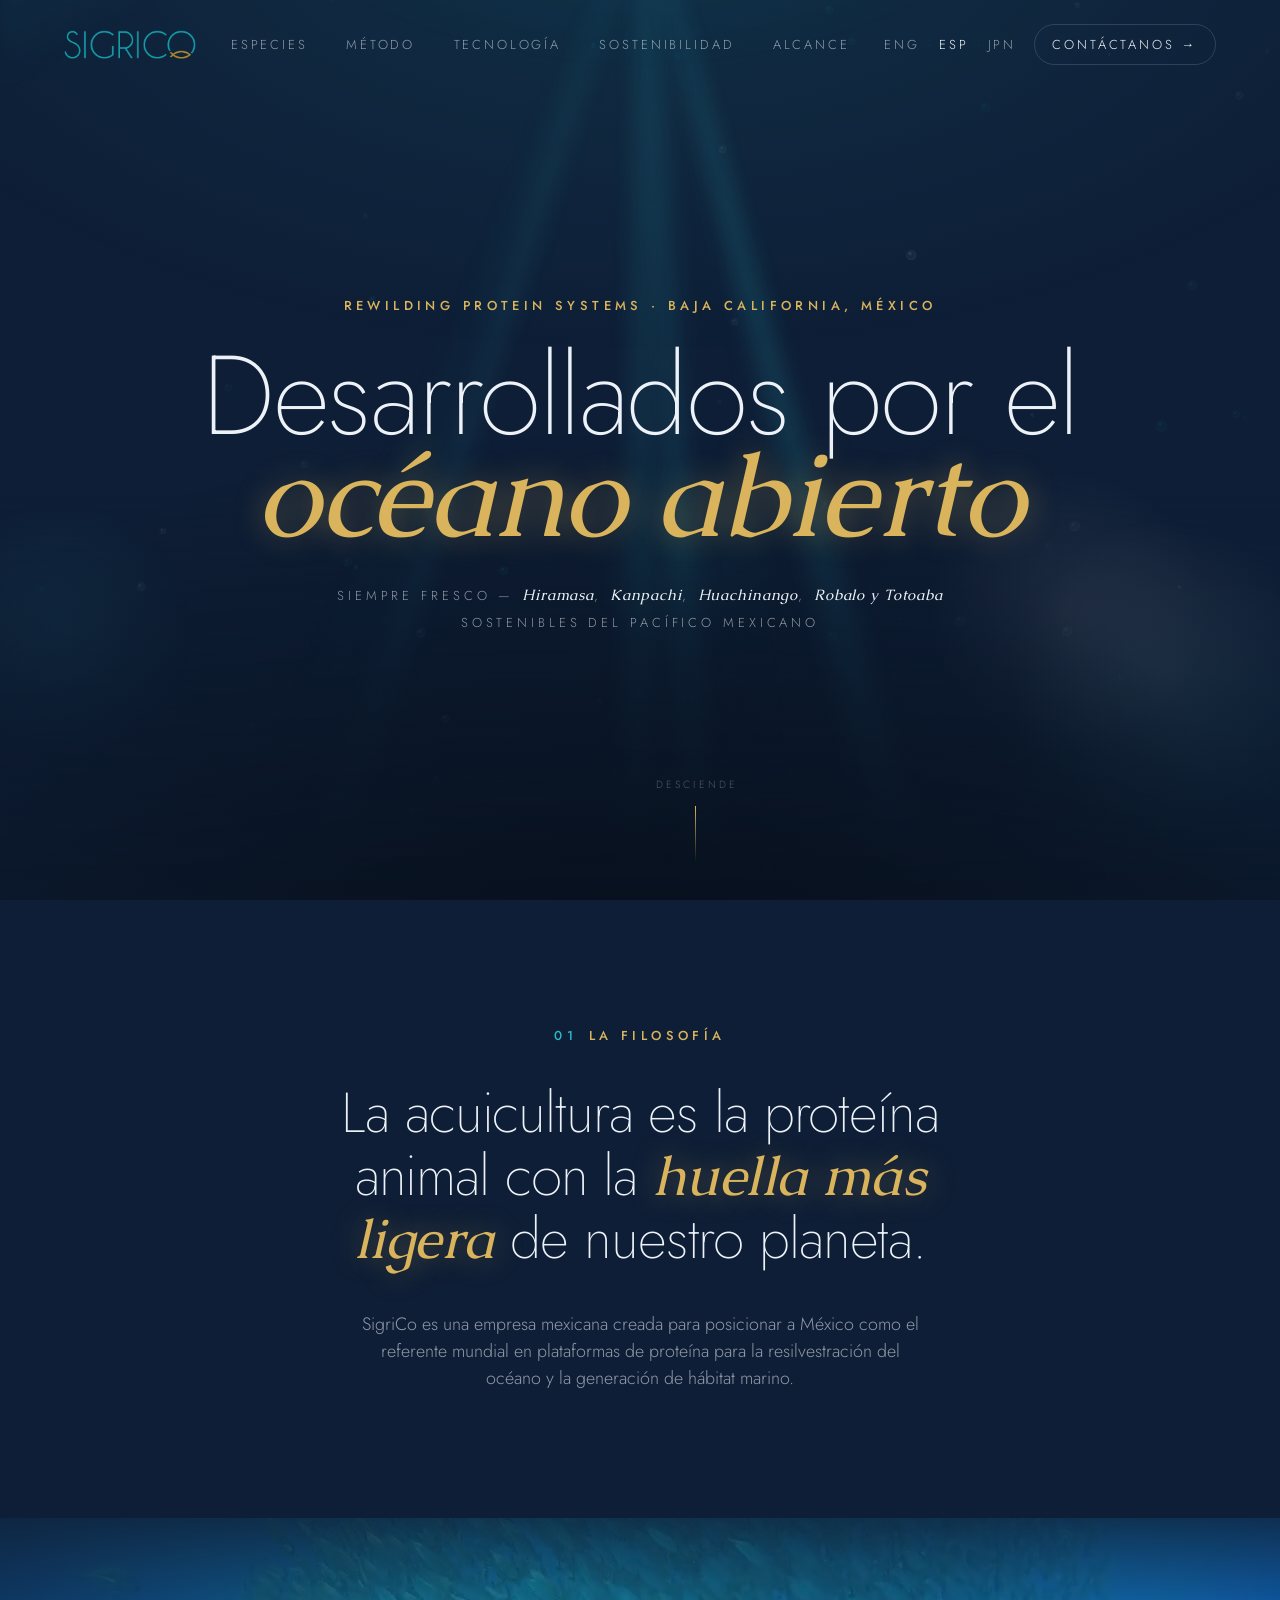
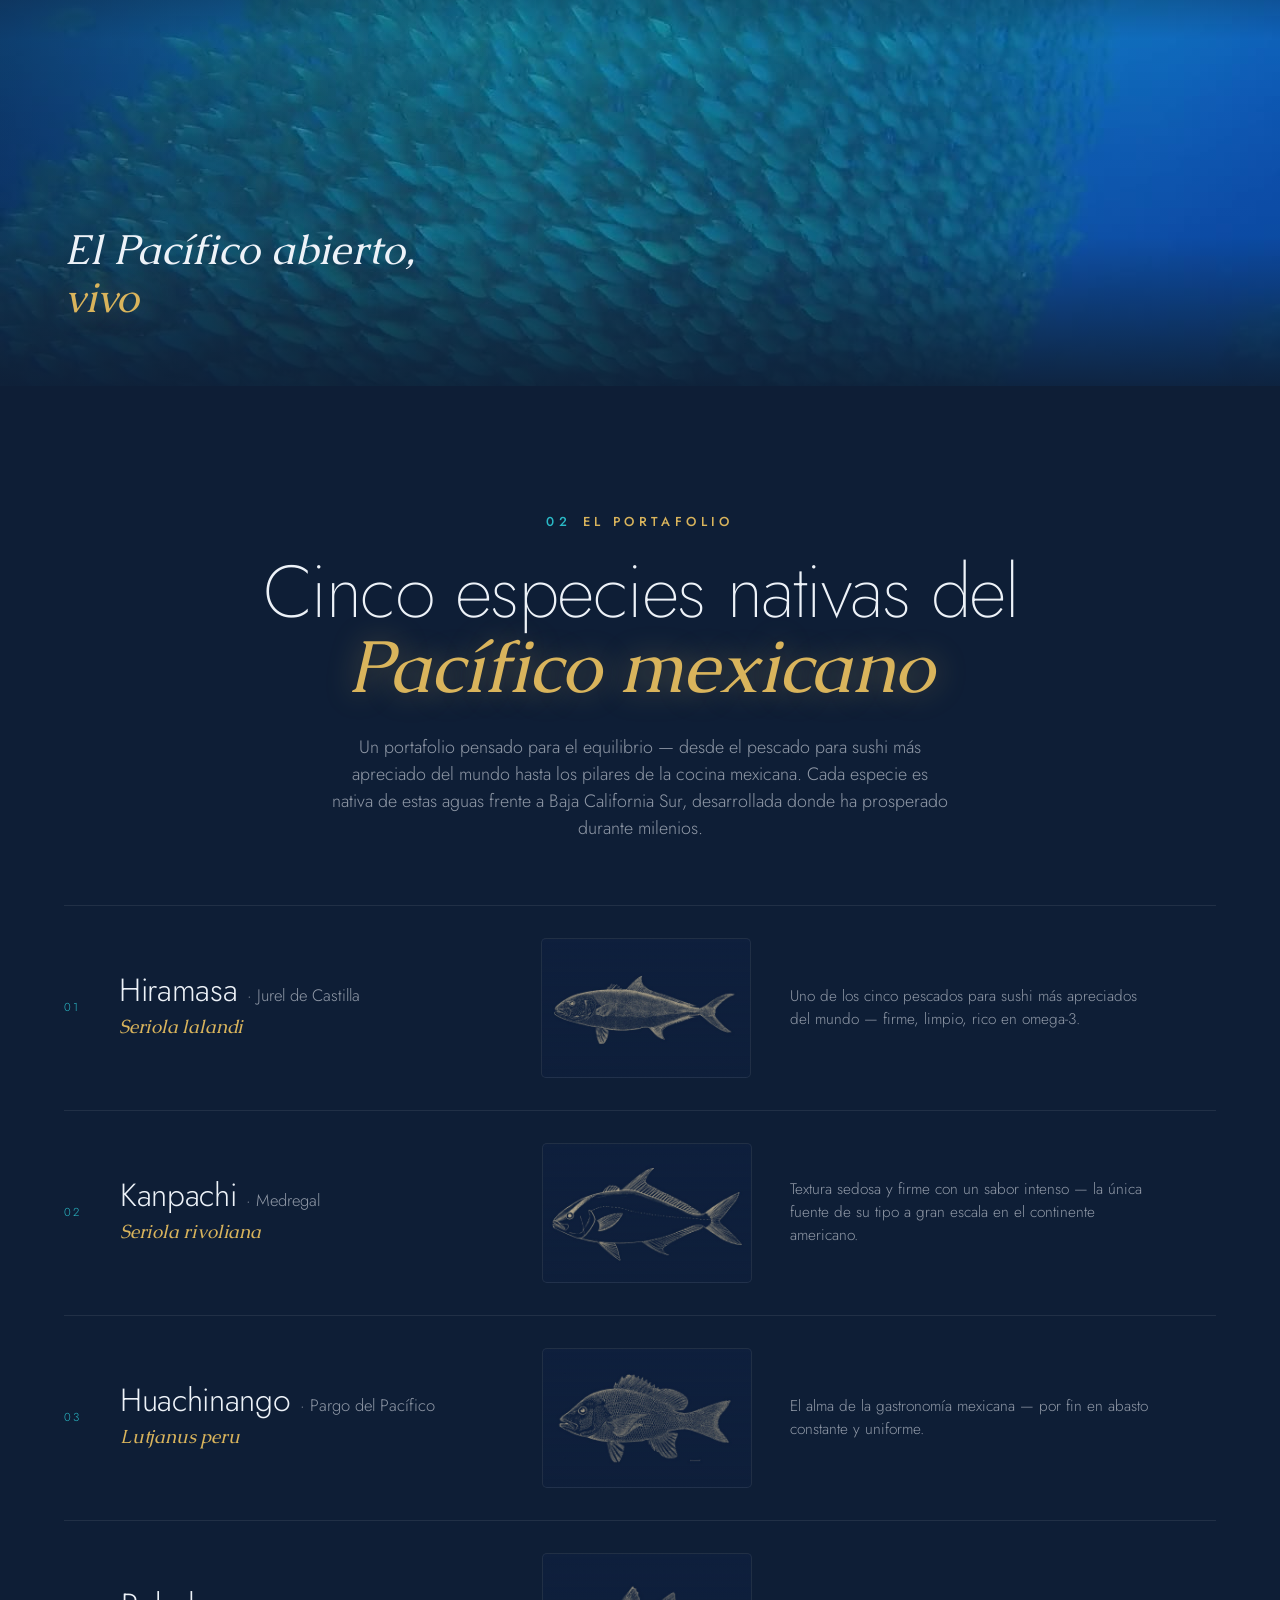
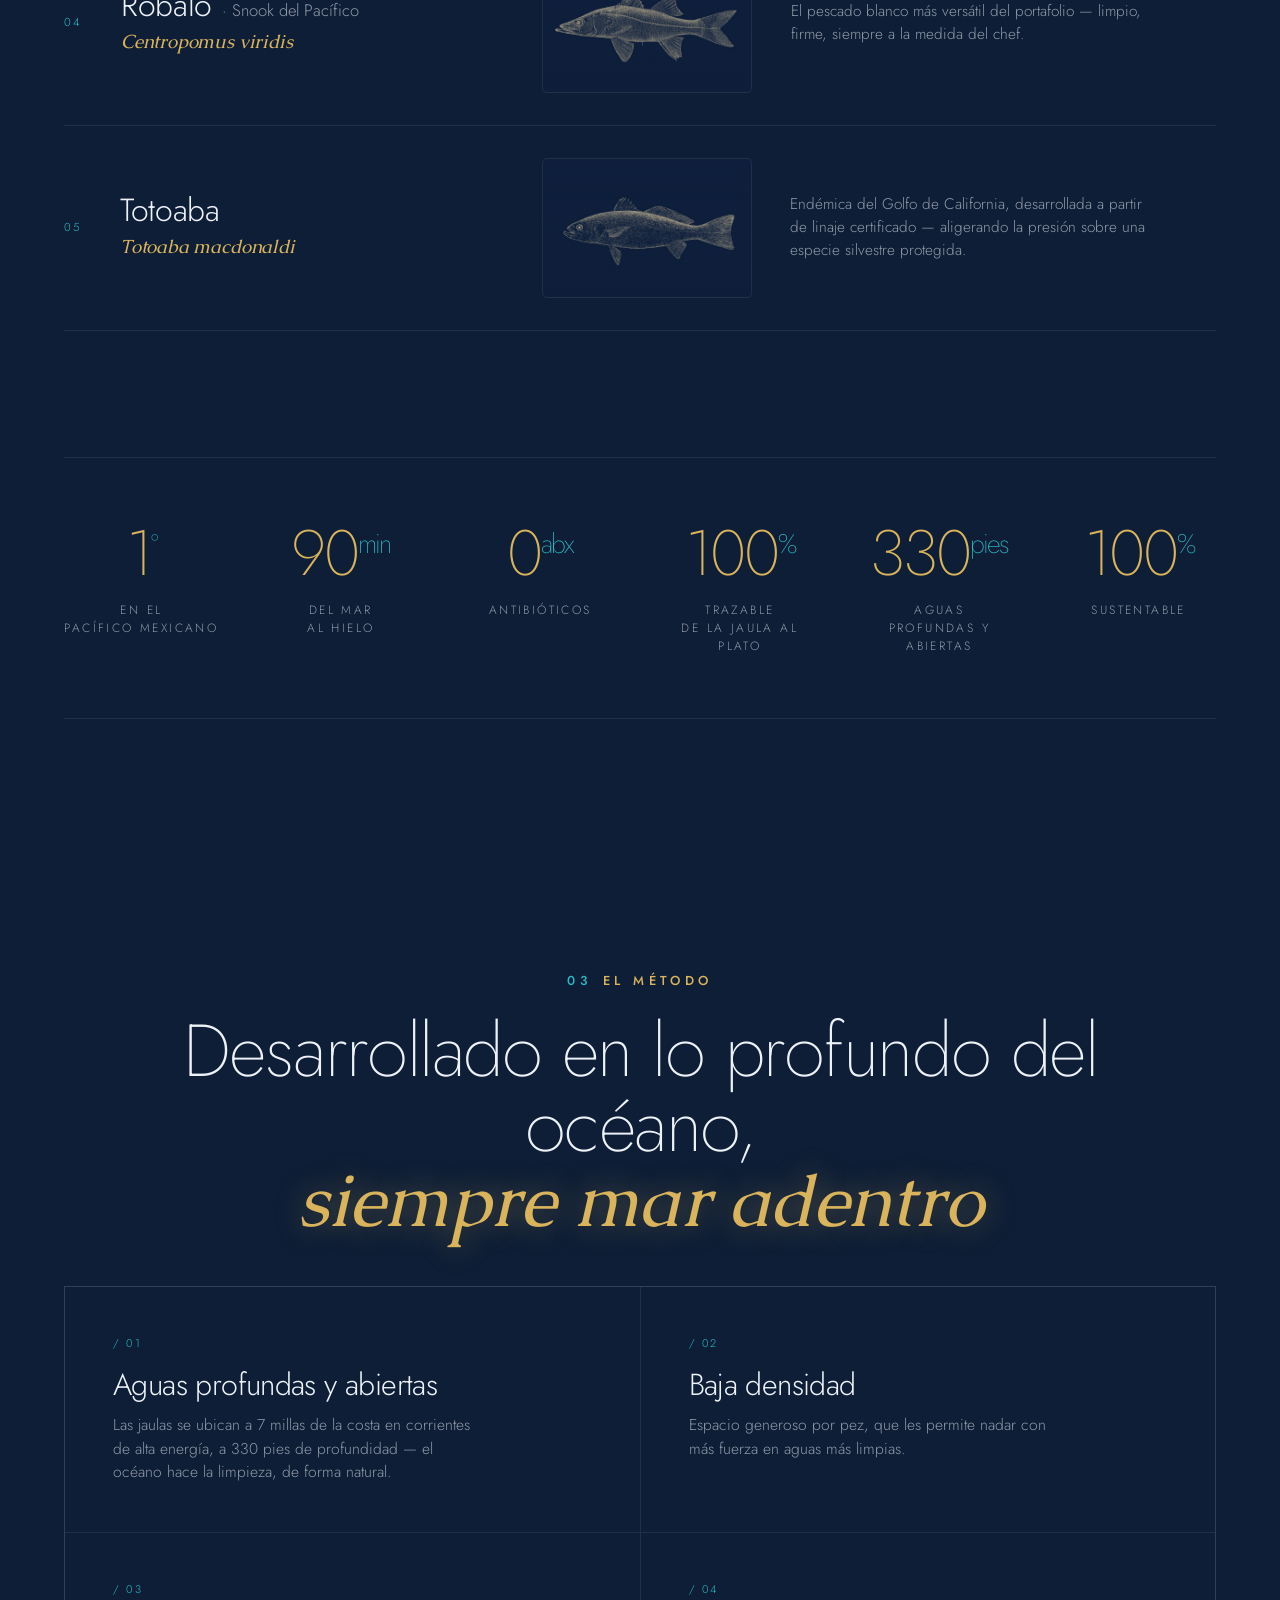
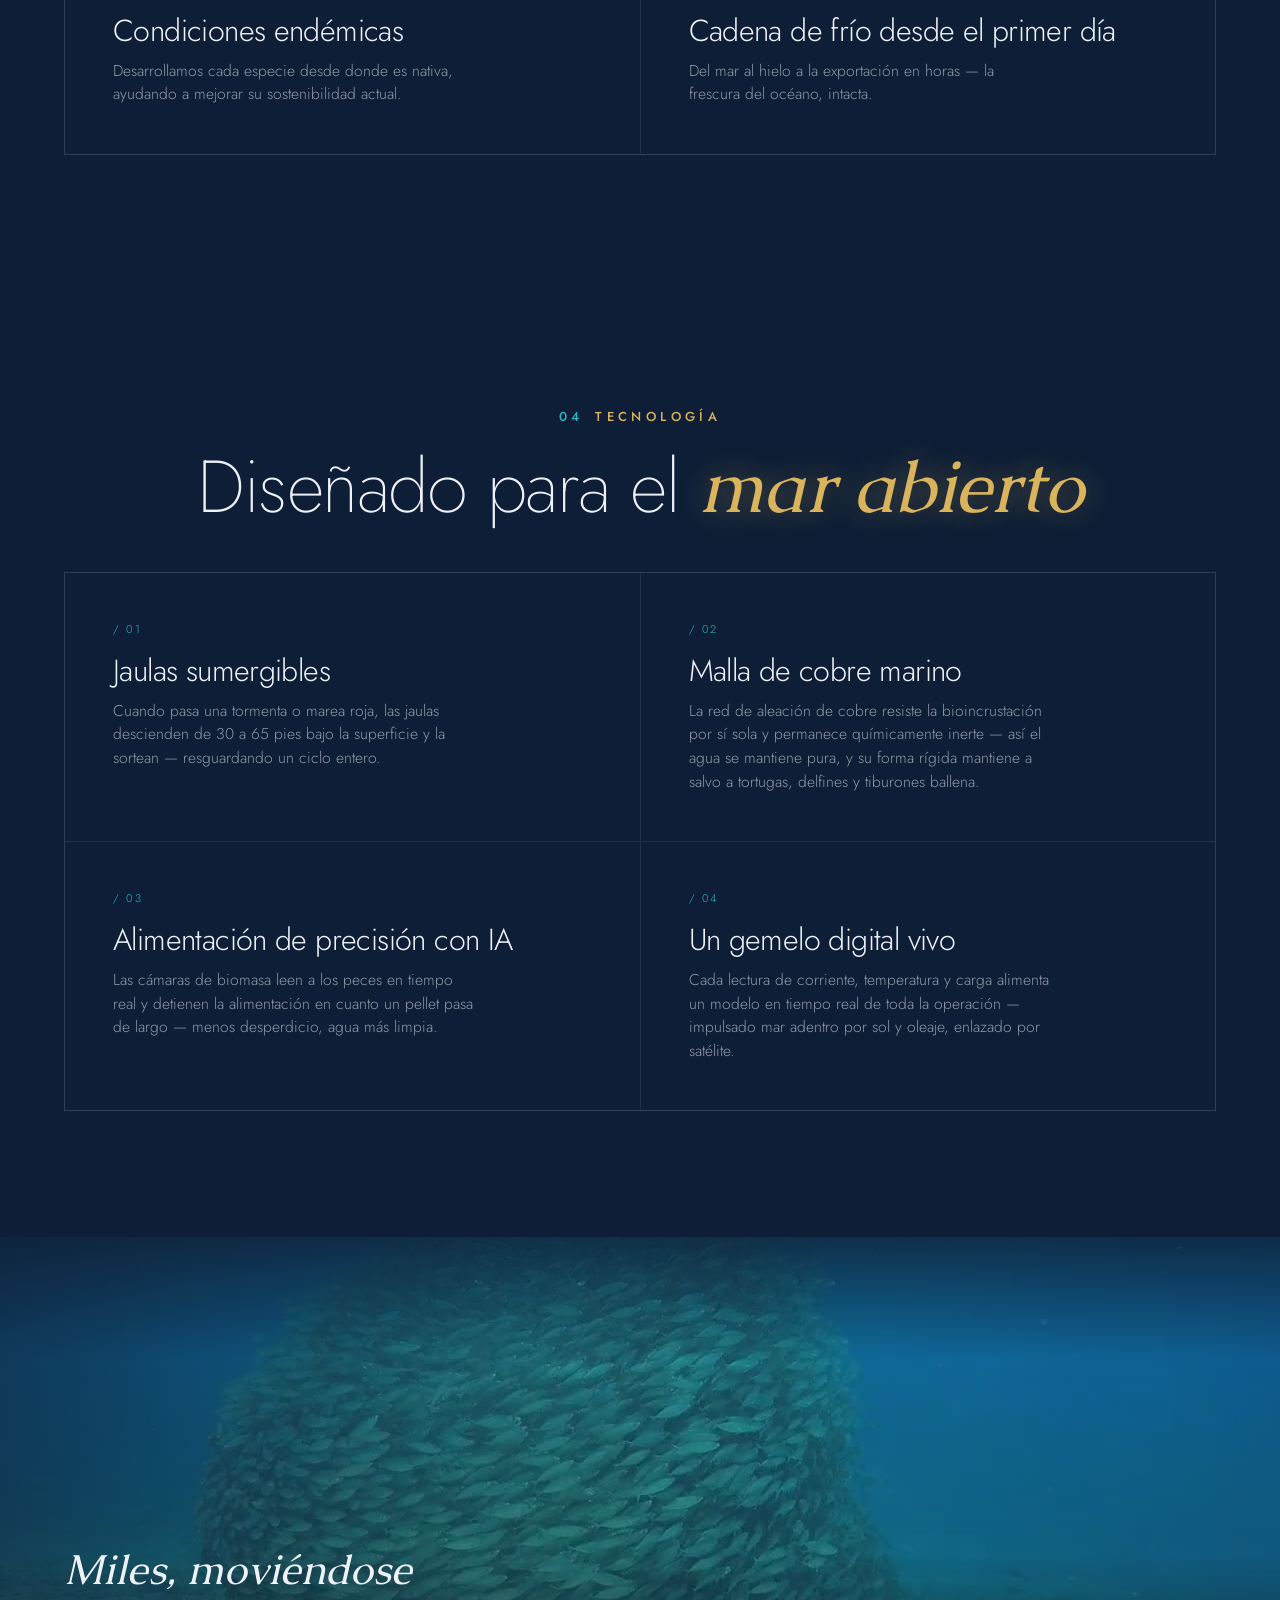
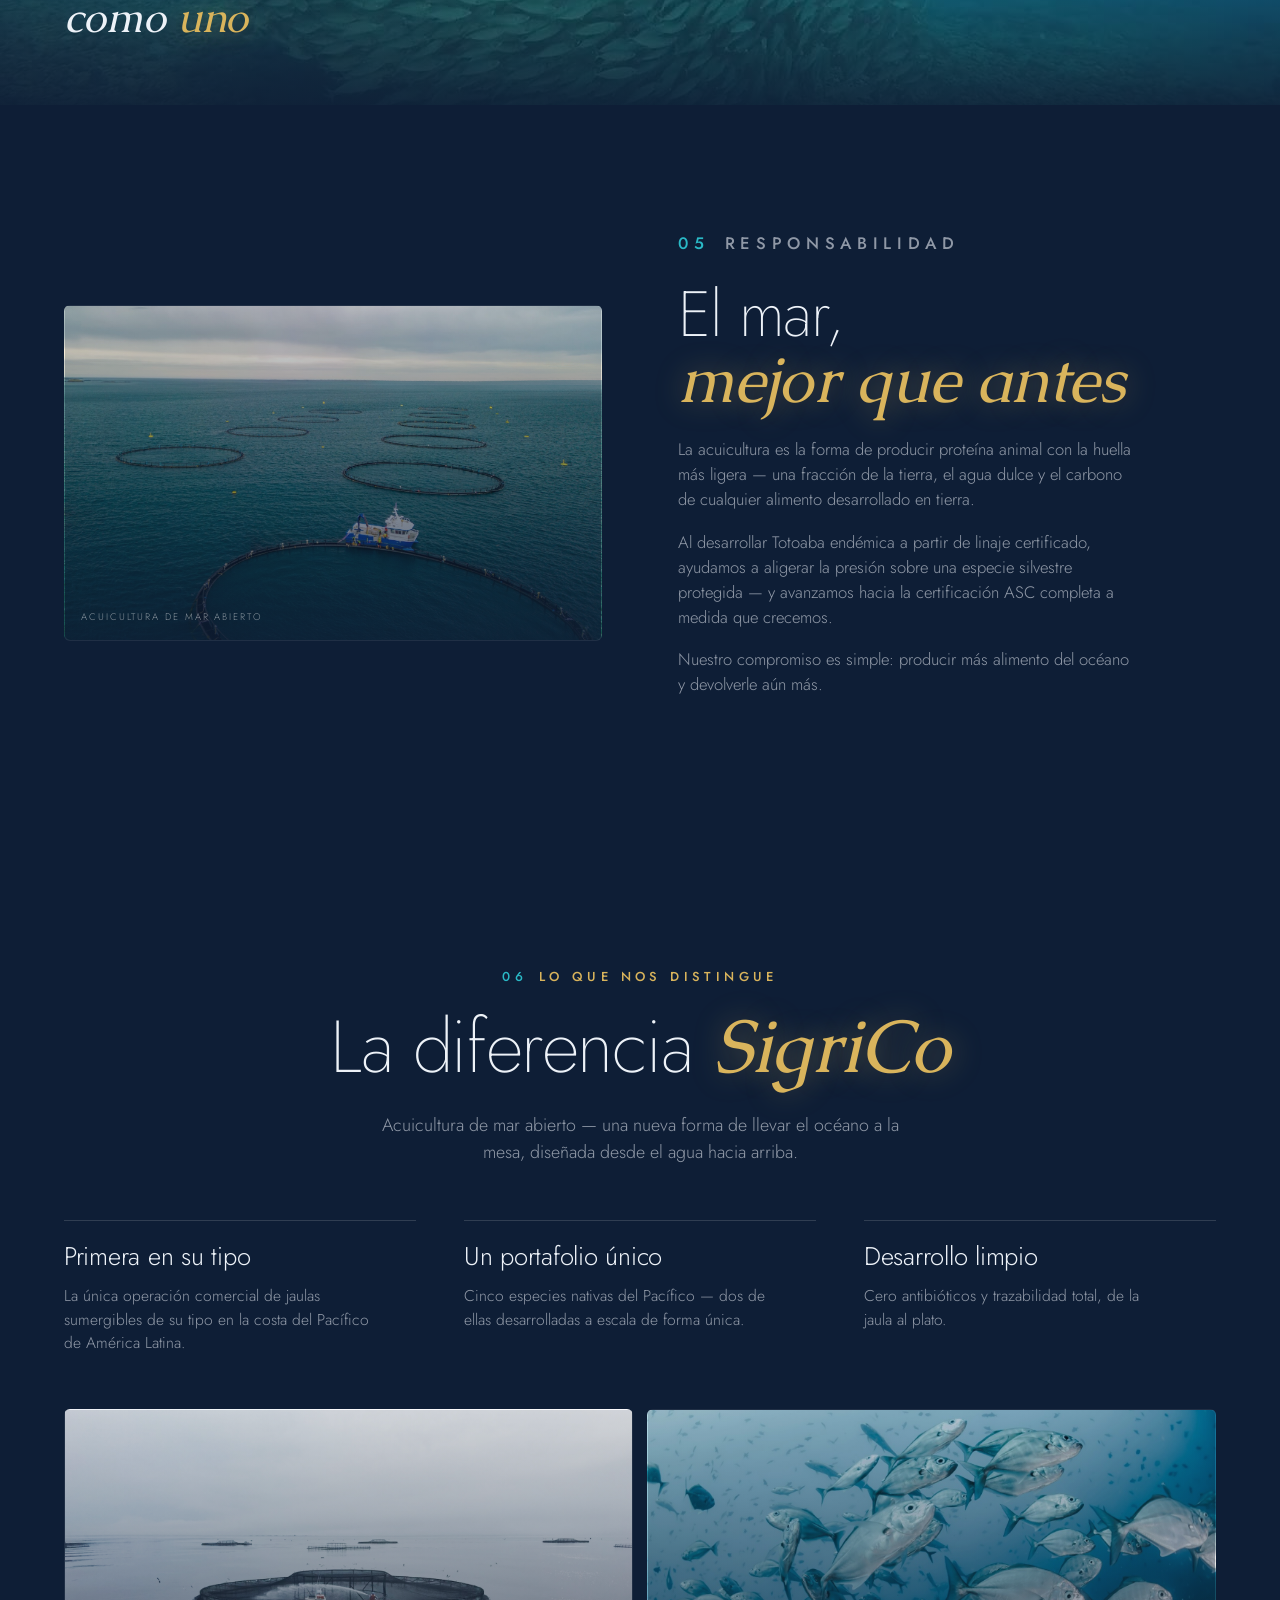
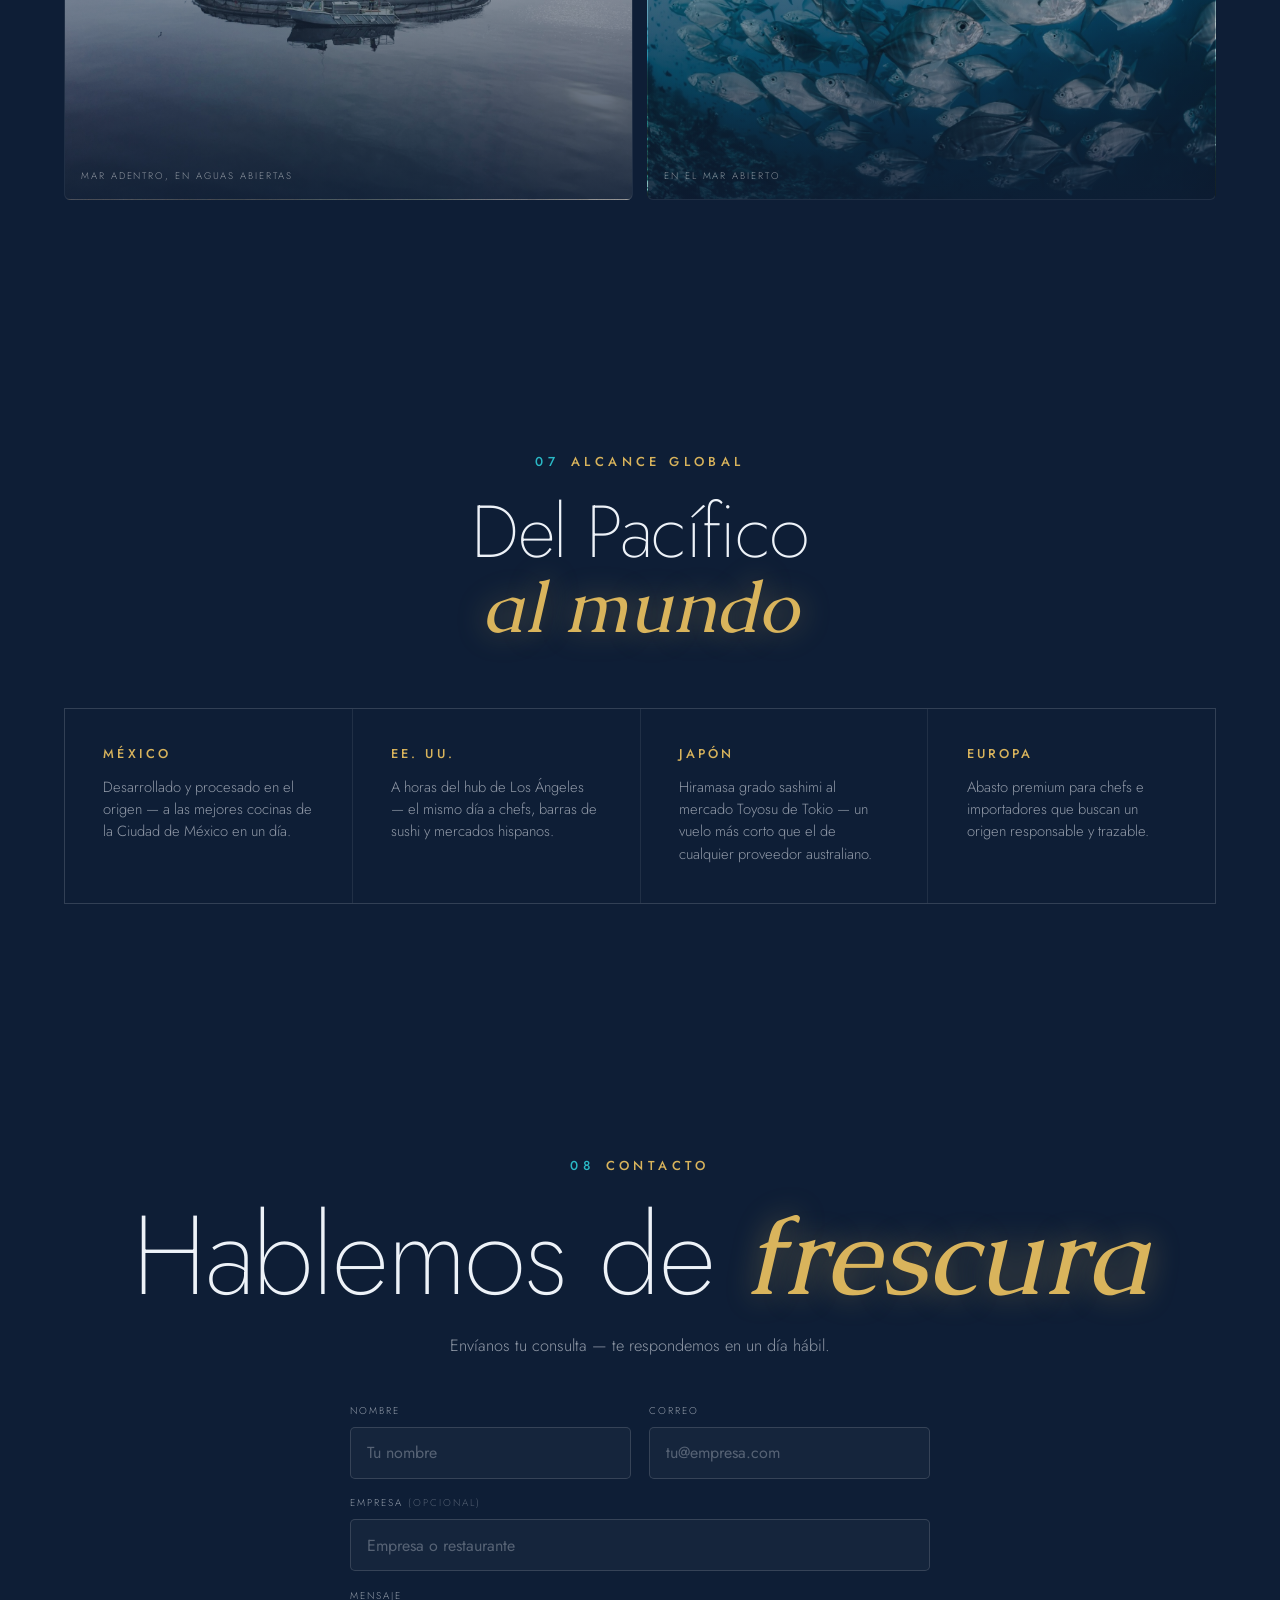
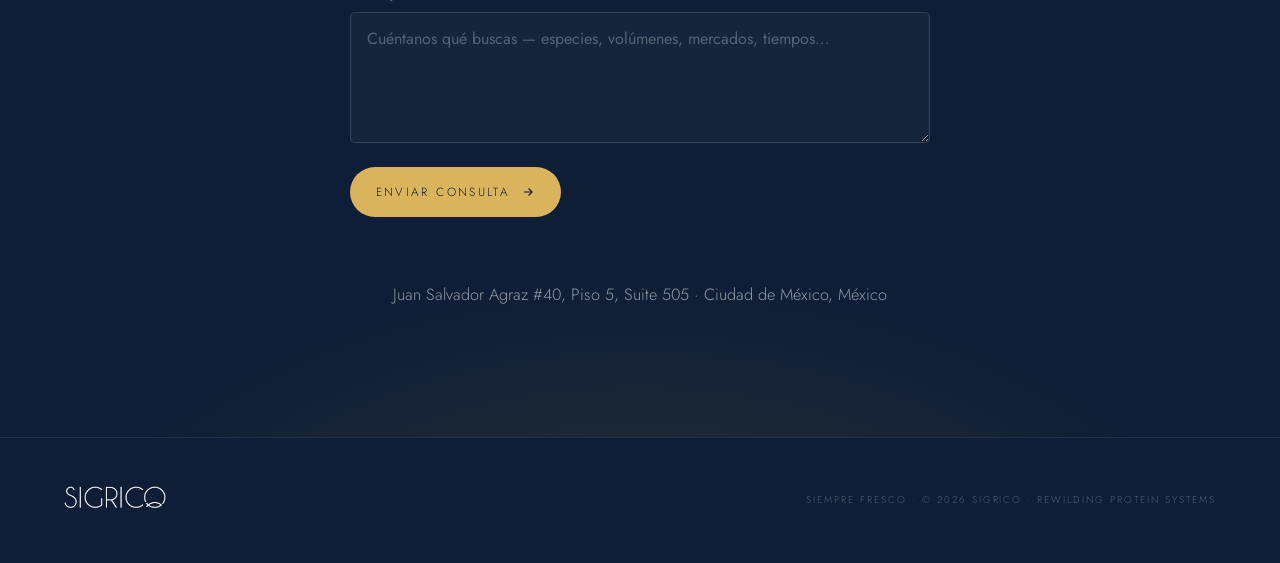
==== es.html @ d8c773c4 "ES: drop 'legal' from Totoaba lineage (card + responsibility). Stats: 4x feed-efficiency -> 100% Sus" ====
<!DOCTYPE html>
<html lang="es">
<head>
  <meta charset="UTF-8" />
  <meta name="viewport" content="width=device-width, initial-scale=1.0" />
  <title>SigriCo — Siempre Fresco · Rewilding Protein Systems</title>
  <meta name="description" content="SigriCo desarrolla Seriola premium en el Pacífico abierto — proteína sostenible, del mar a la mesa, desde México. Siempre Fresco." />
  <meta name="theme-color" content="#081428" />
  <link rel="icon" type="image/png" href="images/favicon.png" />

  <link rel="preconnect" href="https://fonts.googleapis.com" />
  <link rel="preconnect" href="https://fonts.gstatic.com" crossorigin />
  <!-- Type to match sigrico.com: Futura LT → Jost (geometric sans) · Caudex (serif accent) -->
  <link href="https://fonts.googleapis.com/css2?family=Jost:wght@200;300;400;500&family=Caudex:ital,wght@0,400;0,700;1,400;1,700&display=swap" rel="stylesheet" />

  <link rel="stylesheet" href="styles.css" />
</head>
<body>

  <!-- ===================== NAV ===================== -->
  <nav class="nav" id="nav">
    <a class="nav__logo" href="#top" aria-label="Inicio SigriCo">
      <img src="images/sigrico-logo.png" alt="SigriCo" />
    </a>
    <div class="nav__links">
      <a href="#species">Especies</a>
      <a href="#method">Método</a>
      <a href="#technology">Tecnología</a>
      <a href="#sustainability">Sostenibilidad</a>
      <a href="#reach">Alcance</a>
    </div>
    <div class="nav__end">
      <div class="nav__lang">
        <a href="index.html" aria-label="View the site in English">ENG</a>
        <span class="nav__lang-sep" aria-hidden="true">·</span>
        <a href="es.html" class="is-active" aria-current="true">ESP</a>
        <span class="nav__lang-sep" aria-hidden="true">·</span>
        <a href="jp.html" aria-label="日本語で表示">JPN</a>
      </div>
      <a class="nav__cta" href="#contact">Contáctanos →</a>
    </div>
  </nav>

  <!-- ===================== HERO ===================== -->
  <header class="hero" id="top">
    <canvas id="particles"></canvas>
    <div class="rays"></div>
    <div class="hero__inner">
      <p class="eyebrow hero__eyebrow">Rewilding Protein Systems · Baja California, México</p>
      <h1>
        <span class="l1">Desarrollados por el</span>
        <span class="l2 serif-it glow">océano abierto</span>
      </h1>
      <p class="hero__sub">Siempre Fresco — <span class="fish">Hiramasa</span>, <span class="fish">Kanpachi</span>, <span class="fish">Huachinango</span>, <span class="fish">Robalo y Totoaba</span> <span style="white-space:nowrap">sostenibles del Pacífico mexicano</span></p>
    </div>
    <a class="hero__cue" href="#philosophy" aria-label="Descender a la siguiente sección">
      <span>Desciende</span>
      <i></i>
    </a>
  </header>

  <main>
    <!-- ===================== STATEMENT ===================== -->
    <section class="section statement" id="philosophy">
      <p class="eyebrow reveal"><span class="idx">01</span>La Filosofía</p>
      <h2 class="big reveal d1">
        La acuicultura es la proteína animal con la <span class="serif-it glow">huella más ligera</span> de nuestro planeta.
      </h2>
      <p class="lede reveal d2">
        SigriCo es una empresa mexicana creada para posicionar a México como el referente mundial en
        plataformas de proteína para la resilvestración del océano y la generación de hábitat marino.
      </p>
    </section>

    <!-- ===================== INTERLUDE ===================== -->
    <section class="interlude" aria-label="Peces en el Pacífico abierto">
      <video class="interlude__video" autoplay muted loop playsinline preload="metadata" poster="images/interlude-deep.jpg">
        <source src="videos/interlude-deep.mp4" type="video/mp4" />
      </video>
      <p class="interlude__cap">El Pacífico abierto, <span class="serif-it glow">vivo</span></p>
    </section>

    <!-- ===================== SPECIES / PORTFOLIO ===================== -->
    <section class="section" id="species">
      <div class="species__head">
        <p class="eyebrow reveal"><span class="idx">02</span>El Portafolio</p>
        <h2 class="reveal d1">Cinco especies nativas del<br /><span class="serif-it glow">Pacífico mexicano</span></h2>
        <p class="species__intro reveal d2">
          Un portafolio pensado para el equilibrio — desde el pescado para sushi más apreciado del mundo
          hasta los pilares de la cocina mexicana. Cada especie es nativa de estas aguas frente a
          Baja California Sur, desarrollada donde ha prosperado durante milenios.
        </p>
      </div>

      <ol class="roster">
        <li class="roster__row reveal">
          <span class="roster__idx">01</span>
          <div class="roster__name">
            <h3>Hiramasa <span class="roster__alt">· Jurel de Castilla</span></h3>
            <p class="roster__sci serif-it">Seriola lalandi</p>
          </div>
          <div class="roster__photo" style="--img:url('images/fish-hiramasa.jpg')"></div>
          <p class="roster__desc">Uno de los cinco pescados para sushi más apreciados del mundo — firme, limpio, rico en omega-3.</p>
        </li>
        <li class="roster__row reveal">
          <span class="roster__idx">02</span>
          <div class="roster__name">
            <h3>Kanpachi <span class="roster__alt">· Medregal</span></h3>
            <p class="roster__sci serif-it">Seriola rivoliana</p>
          </div>
          <div class="roster__photo" style="--img:url('images/fish-almaco.jpg')"></div>
          <p class="roster__desc">Textura sedosa y firme con un sabor intenso — la única fuente de su tipo a gran escala en el continente americano.</p>
        </li>
        <li class="roster__row reveal">
          <span class="roster__idx">03</span>
          <div class="roster__name">
            <h3>Huachinango <span class="roster__alt">· Pargo del Pacífico</span></h3>
            <p class="roster__sci serif-it">Lutjanus peru</p>
          </div>
          <div class="roster__photo" style="--img:url('images/fish-snapper.jpg')"></div>
          <p class="roster__desc">El alma de la gastronomía mexicana — por fin en abasto constante y uniforme.</p>
        </li>
        <li class="roster__row reveal">
          <span class="roster__idx">04</span>
          <div class="roster__name">
            <h3>Robalo <span class="roster__alt">· Snook del Pacífico</span></h3>
            <p class="roster__sci serif-it">Centropomus viridis</p>
          </div>
          <div class="roster__photo" style="--img:url('images/fish-snook.jpg')"></div>
          <p class="roster__desc">El pescado blanco más versátil del portafolio — limpio, firme, siempre a la medida del chef.</p>
        </li>
        <li class="roster__row reveal">
          <span class="roster__idx">05</span>
          <div class="roster__name">
            <h3>Totoaba</h3>
            <p class="roster__sci serif-it">Totoaba macdonaldi</p>
          </div>
          <div class="roster__photo" style="--img:url('images/fish-totoaba.jpg')"></div>
          <p class="roster__desc">Endémica del Golfo de California, desarrollada a partir de linaje certificado — aligerando la presión sobre una especie silvestre protegida.</p>
        </li>
      </ol>
    </section>

    <!-- ===================== STATS ===================== -->
    <section class="section" style="padding-top:0;">
      <div class="stats">
        <div class="stat reveal">
          <div class="stat__num">1<small>º</small></div>
          <div class="stat__label">En el<br />Pacífico mexicano</div>
        </div>
        <div class="stat reveal">
          <div class="stat__num">90<small>min</small></div>
          <div class="stat__label">Del mar<br />al hielo</div>
        </div>
        <div class="stat reveal d1">
          <div class="stat__num">0<small>abx</small></div>
          <div class="stat__label">Antibióticos</div>
        </div>
        <div class="stat reveal d2">
          <div class="stat__num">100<small>%</small></div>
          <div class="stat__label">Trazable<br />de la jaula al plato</div>
        </div>
        <div class="stat reveal d3">
          <div class="stat__num">330<small>pies</small></div>
          <div class="stat__label">Aguas<br />profundas y abiertas</div>
        </div>
        <div class="stat reveal d4">
          <div class="stat__num">100<small>%</small></div>
          <div class="stat__label">Sustentable</div>
        </div>
      </div>
    </section>

    <!-- ===================== METHOD ===================== -->
    <section class="section" id="method">
      <div style="text-align:center;">
        <p class="eyebrow reveal"><span class="idx">03</span>El Método</p>
        <h2 class="reveal d1" style="font-size:clamp(2rem,6vw,4.6rem);margin-top:1.4rem;">
          Desarrollado en lo profundo del océano,<br /><span class="serif-it glow">siempre mar adentro</span>
        </h2>
      </div>
      <div class="steps">
        <div class="step reveal">
          <div class="step__n">/ 01</div>
          <h3>Aguas profundas y abiertas</h3>
          <p>Las jaulas se ubican a 7 millas de la costa en corrientes de alta energía, a 330 pies de profundidad — el océano hace la limpieza, de forma natural.</p>
        </div>
        <div class="step reveal d1">
          <div class="step__n">/ 02</div>
          <h3>Baja densidad</h3>
          <p>Espacio generoso por pez, que les permite nadar con más fuerza en aguas más limpias.</p>
        </div>
        <div class="step reveal d2">
          <div class="step__n">/ 03</div>
          <h3>Condiciones endémicas</h3>
          <p>Desarrollamos cada especie desde donde es nativa, ayudando a mejorar su sostenibilidad actual.</p>
        </div>
        <div class="step reveal d3">
          <div class="step__n">/ 04</div>
          <h3>Cadena de frío desde el primer día</h3>
          <p>Del mar al hielo a la exportación en horas — la frescura del océano, intacta.</p>
        </div>
      </div>
    </section>

    <!-- ===================== TECHNOLOGY ===================== -->
    <section class="section" id="technology">
      <div style="text-align:center;">
        <p class="eyebrow reveal"><span class="idx">04</span>Tecnología</p>
        <h2 class="reveal d1" style="font-size:clamp(2rem,6vw,4.6rem);margin-top:1.4rem;">
          Diseñado para el <span class="serif-it glow">mar abierto</span>
        </h2>
      </div>
      <div class="steps">
        <div class="step reveal">
          <div class="step__n">/ 01</div>
          <h3>Jaulas sumergibles</h3>
          <p>Cuando pasa una tormenta o marea roja, las jaulas descienden de 30 a 65 pies bajo la superficie y la sortean — resguardando un ciclo entero.</p>
        </div>
        <div class="step reveal d1">
          <div class="step__n">/ 02</div>
          <h3>Malla de cobre marino</h3>
          <p>La red de aleación de cobre resiste la bioincrustación por sí sola y permanece químicamente inerte — así el agua se mantiene pura, y su forma rígida mantiene a salvo a tortugas, delfines y tiburones ballena.</p>
        </div>
        <div class="step reveal d2">
          <div class="step__n">/ 03</div>
          <h3>Alimentación de precisión con IA</h3>
          <p>Las cámaras de biomasa leen a los peces en tiempo real y detienen la alimentación en cuanto un pellet pasa de largo — menos desperdicio, agua más limpia.</p>
        </div>
        <div class="step reveal d3">
          <div class="step__n">/ 04</div>
          <h3>Un gemelo digital vivo</h3>
          <p>Cada lectura de corriente, temperatura y carga alimenta un modelo en tiempo real de toda la operación — impulsado mar adentro por sol y oleaje, enlazado por satélite.</p>
        </div>
      </div>
    </section>

    <!-- ===================== INTERLUDE ===================== -->
    <section class="interlude" aria-label="Un cardumen moviéndose en conjunto">
      <video class="interlude__video" autoplay muted loop playsinline preload="metadata" poster="images/interlude-swarm.jpg">
        <source src="videos/interlude-swarm.mp4" type="video/mp4" />
      </video>
      <p class="interlude__cap">Miles, moviéndose como <span class="serif-it glow">uno</span></p>
    </section>

    <!-- ===================== SUSTAINABILITY ===================== -->
    <section class="section split rev" id="sustainability">
      <div class="split__media reveal">
        <div class="media wide photo" style="--img:url('images/ocean-aerial.jpg')">
          <span class="media__label">Acuicultura de mar abierto</span>
        </div>
      </div>
      <div class="split__body">
        <p class="eyebrow reveal"><span class="idx">05</span>Responsabilidad</p>
        <h2 class="reveal d1">El mar,<br /><span class="serif-it glow">mejor que antes</span></h2>
        <p class="reveal d2">
          La acuicultura es la forma de producir proteína animal con la huella más ligera — una fracción
          de la tierra, el agua dulce y el carbono de cualquier alimento desarrollado en tierra.
        </p>
        <p class="reveal d2">
          Al desarrollar Totoaba endémica a partir de linaje certificado, ayudamos a aligerar la presión
          sobre una especie silvestre protegida — y avanzamos hacia la certificación ASC completa a medida que crecemos.
        </p>
        <p class="reveal d2">
          Nuestro compromiso es simple: producir más alimento del océano y devolverle aún más.
        </p>
      </div>
    </section>

    <!-- ===================== THE DIFFERENCE ===================== -->
    <section class="section" id="difference">
      <div class="diff__head">
        <p class="eyebrow reveal"><span class="idx">06</span>Lo que nos distingue</p>
        <h2 class="reveal d1">La diferencia <span class="serif-it glow">SigriCo</span></h2>
        <p class="diff__intro reveal d2">
          Acuicultura de mar abierto — una nueva forma de llevar el océano a la mesa, diseñada
          desde el agua hacia arriba.
        </p>
      </div>

      <div class="diff__grid">
        <div class="diff__item reveal">
          <h3>Primera en su tipo</h3>
          <p>La única operación comercial de jaulas sumergibles de su tipo en la costa del Pacífico de América Latina.</p>
        </div>
        <div class="diff__item reveal d1">
          <h3>Un portafolio único</h3>
          <p>Cinco especies nativas del Pacífico — dos de ellas desarrolladas a escala de forma única.</p>
        </div>
        <div class="diff__item reveal d2">
          <h3>Desarrollo limpio</h3>
          <p>Cero antibióticos y trazabilidad total, de la jaula al plato.</p>
        </div>
      </div>

      <div class="diff__media">
        <div class="media photo reveal" style="--img:url('images/ocean-cage.jpg')">
          <span class="media__label">Mar adentro, en aguas abiertas</span>
        </div>
        <div class="media photo reveal d1" style="--img:url('images/fish-school.jpg')">
          <span class="media__label">En el mar abierto</span>
        </div>
      </div>
    </section>

    <!-- ===================== REACH ===================== -->
    <section class="section" id="reach">
      <div class="reach__head">
        <p class="eyebrow reveal"><span class="idx">07</span>Alcance Global</p>
        <h2 class="reveal d1">Del Pacífico<br /><span class="serif-it glow">al mundo</span></h2>
      </div>
      <div class="markets">
        <div class="market reveal"><h3>México</h3><p>Desarrollado y procesado en el origen — a las mejores cocinas de la Ciudad de México en un día.</p></div>
        <div class="market reveal d1"><h3>EE. UU.</h3><p>A horas del hub de Los Ángeles — el mismo día a chefs, barras de sushi y mercados hispanos.</p></div>
        <div class="market reveal d2"><h3>Japón</h3><p>Hiramasa grado sashimi al mercado Toyosu de Tokio — un vuelo más corto que el de cualquier proveedor australiano.</p></div>
        <div class="market reveal d3"><h3>Europa</h3><p>Abasto premium para chefs e importadores que buscan un origen responsable y trazable.</p></div>
      </div>
    </section>

    <!-- ===================== CONTACT ===================== -->
    <section class="section contact" id="contact">
      <p class="eyebrow reveal"><span class="idx">08</span>Contacto</p>
      <h2 class="reveal d1">Hablemos de <span class="serif-it glow">frescura</span></h2>
      <p class="contact__lede reveal d2">Envíanos tu consulta — te respondemos en un día hábil.</p>

      <!-- Inline AJAX form (FormSubmit, no signup). Inquiries go directly to
           rzambrano@isuriacorp.com. The FIRST submission triggers a one-time activation
           email to that address — click the link once and the form is live thereafter. -->
      <form class="cform reveal d2" id="contactForm" action="https://formsubmit.co/rzambrano@isuriacorp.com" method="POST">
        <div class="cform__row">
          <div class="field">
            <label for="cf-name">Nombre</label>
            <input id="cf-name" name="name" type="text" required autocomplete="name" placeholder="Tu nombre" />
          </div>
          <div class="field">
            <label for="cf-email">Correo</label>
            <input id="cf-email" name="email" type="email" required autocomplete="email" placeholder="tu@empresa.com" />
          </div>
        </div>
        <div class="field">
          <label for="cf-company">Empresa <span class="opt">(opcional)</span></label>
          <input id="cf-company" name="company" type="text" autocomplete="organization" placeholder="Empresa o restaurante" />
        </div>
        <div class="field">
          <label for="cf-message">Mensaje</label>
          <textarea id="cf-message" name="message" rows="4" required placeholder="Cuéntanos qué buscas — especies, volúmenes, mercados, tiempos…"></textarea>
        </div>

        <!-- FormSubmit options + honeypot (spam trap) -->
        <input type="hidden" name="_subject" value="Nueva consulta desde sigrico.com (ES)" />
        <input type="hidden" name="_cc" value="" /> <!-- unused: single recipient (rzambrano@isuriacorp.com) -->
        <input type="hidden" name="_captcha" value="false" />
        <input type="hidden" name="_template" value="table" />
        <input type="text" name="_honey" class="honey" tabindex="-1" autocomplete="off" aria-hidden="true" />

        <button class="btn-gold" type="submit" id="cf-submit">
          <span class="btn-label">Enviar consulta</span>
          <svg viewBox="0 0 24 24" fill="none" stroke="currentColor" stroke-width="2"><path d="M5 12h14M13 6l6 6-6 6"/></svg>
        </button>
        <p class="cform__status" id="cf-status" role="status" aria-live="polite"></p>
      </form>

      <div class="cform__done reveal" id="contactDone" hidden>
        <h3>Gracias — tu consulta va <span class="serif-it glow">en camino</span>.</h3>
        <p>Hemos recibido tu mensaje y te responderemos en un día hábil.</p>
      </div>

      <p class="contact__addr reveal d3">
        Juan Salvador Agraz #40, Piso 5, Suite 505 · Ciudad de México, México
      </p>
    </section>
  </main>

  <!-- ===================== FOOTER ===================== -->
  <footer class="footer">
    <img src="images/sigrico-logo-white.png" alt="SigriCo — Siempre Fresco" />
    <p class="footer__note">Siempre Fresco · © 2026 SigriCo · Rewilding Protein Systems</p>
  </footer>

  <script src="js/main.js"></script>
</body>
</html>
---- styles.css ----
/* ============================================================
   SigriCo — Everyday Fresh
   Deep-ocean landing page. Style ref: aura.build "Oceans of Andromeda"
   Brand teal #16A4B0 · brand gold #BB922E
   ============================================================ */

:root {
  /* ocean canvas */
  --bg:        #0e1e36;   /* deep navy — lifted a touch lighter */
  --bg-2:      #122544;
  --bg-3:      #162d52;

  /* ink */
  --ink:       #edf2f8;
  --muted:     rgba(237, 242, 248, 0.58);
  --faint:     rgba(237, 242, 248, 0.30);

  /* brand */
  --teal:      #16a4b0;
  --aqua:      #2ab9c6;   /* luminescent headline tint */
  --aqua-soft: #7eccd4;
  --gold-soft: #e8ce8f;
  --gold:      #bb922e;   /* brand gold */
  --gold-lit:  #d9b45c;   /* gold on dark */

  --line:      rgba(255, 255, 255, 0.08);
  --line-2:    rgba(255, 255, 255, 0.14);

  /* Type mirrors sigrico.com: Futura LT → Jost (geometric sans), Caudex (serif accent).
     --label reuses the geometric sans for uppercase tracked micro-labels (no monospace,
     to stay on-brand with the original site). */
  --sans: "Jost", -apple-system, BlinkMacSystemFont, "Segoe UI", sans-serif;
  --serif: "Caudex", Georgia, "Times New Roman", serif;
  --label: "Jost", -apple-system, BlinkMacSystemFont, sans-serif;
  --mono: "Jost", -apple-system, BlinkMacSystemFont, sans-serif;

  --ease: cubic-bezier(0.22, 1, 0.36, 1);
  --gutter: clamp(1.25rem, 5vw, 6rem);
  --maxw: 1400px;
}

* { margin: 0; padding: 0; box-sizing: border-box; }

html { scroll-behavior: smooth; -webkit-font-smoothing: antialiased; }

body {
  background: var(--bg);
  color: var(--ink);
  font-family: var(--sans);
  font-weight: 300;
  line-height: 1.5;
  overflow-x: hidden;
  cursor: default;
}

::selection { background: rgba(217, 180, 92, 0.25); color: #fff; }

a { color: inherit; text-decoration: none; }
img { max-width: 100%; display: block; }

/* ---------- shared type ---------- */
.eyebrow {
  font-family: var(--mono);
  font-size: 0.81rem; /* label size (boss-tuned) */
  font-weight: 500;
  letter-spacing: 0.34em;
  text-transform: uppercase;
  color: var(--gold-lit);
}
.eyebrow .idx { color: var(--aqua); margin-right: 0.9em; }

.serif-it { font-family: var(--serif); font-style: italic; font-weight: 400; letter-spacing: -0.01em; }

.glow {
  color: var(--gold-lit);
  text-shadow: 0 0 30px rgba(217, 180, 92, 0.40);
  animation: breathe 6s ease-in-out infinite;
}
@keyframes breathe {
  0%, 100% { text-shadow: 0 0 26px rgba(217, 180, 92, 0.32), 0 0 60px rgba(187, 146, 46, 0.16); }
  50%      { text-shadow: 0 0 40px rgba(217, 180, 92, 0.60), 0 0 96px rgba(187, 146, 46, 0.30); }
}

h1, h2, h3 { font-weight: 200; line-height: 1.02; letter-spacing: -0.02em; }

.section {
  position: relative;
  padding: clamp(6rem, 14vh, 12rem) var(--gutter);
  max-width: var(--maxw);
  margin: 0 auto;
}

/* ============================================================
   NAV
   ============================================================ */
.nav {
  position: fixed; inset: 0 0 auto 0; z-index: 100;
  display: flex; align-items: center; justify-content: space-between;
  padding: 1.5rem var(--gutter);
  transition: background 0.5s var(--ease), backdrop-filter 0.5s var(--ease),
              padding 0.5s var(--ease), border-color 0.5s var(--ease);
  border-bottom: 1px solid transparent;
}
.nav.scrolled {
  background: rgba(14, 30, 54, 0.72);
  backdrop-filter: blur(14px);
  -webkit-backdrop-filter: blur(14px);
  padding-top: 1rem; padding-bottom: 1rem;
  border-bottom-color: var(--line);
}
.nav__logo img { height: 29px; width: auto; opacity: 0.95; } /* color mark, ~11% larger */
.nav__links { display: flex; gap: 2.4rem; align-items: center; }
.nav__links a {
  font-family: var(--mono);
  font-size: 0.81rem; letter-spacing: 0.22em; text-transform: uppercase;
  color: var(--muted); transition: color 0.35s var(--ease);
}
.nav__links a:hover { color: var(--gold-lit); }
.nav__cta {
  font-family: var(--mono);
  font-size: 0.81rem; letter-spacing: 0.22em; text-transform: uppercase;
  color: var(--ink) !important;
  border: 1px solid var(--line-2); border-radius: 100px;
  padding: 0.6rem 1.1rem;
  transition: border-color 0.35s var(--ease), color 0.35s var(--ease), background 0.35s var(--ease);
}
.nav__cta:hover { border-color: var(--aqua); color: var(--aqua) !important; }
.nav__end { display: flex; align-items: center; gap: 1.1rem; }
.nav__lang { display: flex; align-items: center; gap: 0.5rem; }
.nav__lang a {
  font-family: var(--mono);
  font-size: 0.81rem; letter-spacing: 0.22em; text-transform: uppercase;
  color: var(--muted); transition: color 0.35s var(--ease);
}
.nav__lang a:hover { color: var(--gold-lit); }
.nav__lang a.is-active { color: var(--ink); }        /* current language */
.nav__lang-sep { color: var(--line-2); font-size: 0.72rem; user-select: none; }
.nav__burger { display: none; }

/* ============================================================
   HERO
   ============================================================ */
.hero {
  position: relative;
  min-height: 100svh;
  display: flex; flex-direction: column;
  align-items: center; justify-content: center;
  text-align: center;
  padding: 6rem var(--gutter) 4rem;
  overflow: hidden;
}
/* particle canvas + light rays layered behind */
#particles {
  position: absolute; inset: 0; z-index: 0;
  width: 100%; height: 100%;
}
.rays {
  position: absolute; inset: -25% 0 auto 0; z-index: 0;
  height: 135%;
  pointer-events: none;
  background:
    conic-gradient(from 180deg at 50% -6%,
      transparent 0deg,
      rgba(42, 185, 198, 0.00) 58deg,
      rgba(42, 185, 198, 0.24) 76deg,
      transparent 81deg,
      transparent 92deg,
      rgba(22, 164, 176, 0.34) 102deg,
      rgba(42, 185, 198, 0.12) 106deg,
      transparent 110deg,
      transparent 120deg,
      rgba(42, 185, 198, 0.20) 127deg,
      transparent 132deg,
      transparent 146deg,
      rgba(22, 164, 176, 0.30) 155deg,
      transparent 160deg,
      transparent 360deg);
  filter: blur(7px);
  opacity: 0.55; /* ambient base — the animated canvas shafts (main.js) lead */
  animation: sway 16s ease-in-out infinite alternate;
  transform-origin: 50% 0%;
  will-change: transform, opacity;
}
/* soft top light-wash to seat the beams */
.rays::before {
  content: ""; position: absolute; inset: 0;
  background: radial-gradient(70% 55% at 50% -8%, rgba(42, 185, 198, 0.18), transparent 60%);
  animation: pulseWash 8s ease-in-out infinite alternate;
}
@keyframes pulseWash { from { opacity: 0.6; } to { opacity: 1; } }
.hero::after { /* vignette + depth gradient */
  content: ""; position: absolute; inset: 0; z-index: 1; pointer-events: none;
  background:
    radial-gradient(120% 90% at 50% -10%, rgba(42,185,198,0.12), transparent 55%),
    radial-gradient(140% 120% at 50% 120%, rgba(0,0,0,0.6), transparent 60%),
    linear-gradient(to bottom, transparent 55%, var(--bg) 100%);
}
@keyframes sway {
  from { transform: rotate(-2.2deg) scale(1.02); opacity: 0.75; }
  to   { transform: rotate(2.2deg)  scale(1.06); opacity: 1; }
}

.hero__inner { position: relative; z-index: 3; max-width: 1100px; }
.hero__eyebrow { margin-bottom: 2rem; }
.hero h1 {
  font-size: clamp(2.6rem, 9vw, 7rem); /* matches the "Let's talk fresh" contact heading */
  line-height: 0.86; /* tighter gap between the two lines */
}
.hero h1 .l1 { display: block; color: var(--ink); }
.hero h1 .l2 { display: block; font-size: 1.06em; }
.hero__sub {
  margin-top: 2.2rem;
  font-family: var(--mono);
  font-size: 0.81rem; /* label size (boss-tuned) */
  letter-spacing: 0.3em; text-transform: uppercase;
  color: var(--muted);
  max-width: 860px; margin-left: auto; margin-right: auto;
  line-height: 2;
}
.hero__sub .fish {           /* species names: title-case italic, house serif */
  font-family: var(--serif);
  font-style: italic;
  text-transform: none;
  letter-spacing: 0.06em;
  font-size: 1.12em;
  color: var(--ink);
}
/* entrance */
.hero__eyebrow { animation: heroIn 1.1s var(--ease) both 0.15s; }
.hero h1 .l1   { animation: heroIn 1.15s var(--ease) both 0.30s; }
.hero h1 .l2   { animation: heroIn 1.25s var(--ease) both 0.48s,
                            breathe 6s ease-in-out infinite 1.8s; }
.hero__sub     { animation: heroIn 1.1s var(--ease) both 0.66s; }
.hero__cue     { animation: heroIn 1.1s var(--ease) both 1s; }
@keyframes heroIn {
  from { opacity: 0; transform: translateY(28px); filter: blur(7px); }
  to   { opacity: 1; transform: none;              filter: blur(0); }
}

.hero__cue {
  position: absolute; left: 50%; bottom: 2.2rem; z-index: 3;
  transform: translateX(-50%);
  display: flex; flex-direction: column; align-items: center; gap: 0.8rem;
  text-decoration: none; cursor: pointer;
  padding: 0.4rem 1rem 0.2rem;                 /* comfortable click target */
  transition: transform 0.5s var(--ease);
}
.hero__cue span {
  font-family: var(--mono); font-size: 0.65rem; letter-spacing: 0.3em;
  margin-right: -0.3em;                         /* offset trailing letter-spacing so text optically centers over the line */
  text-transform: uppercase; color: var(--faint);
  transition: color 0.4s var(--ease), letter-spacing 0.4s var(--ease);
}
.hero__cue i {
  width: 1px; height: 56px; display: block;
  background: linear-gradient(to bottom, var(--gold-lit), transparent);
  animation: cueflow 2.4s ease-in-out infinite;
  transition: height 0.5s var(--ease);
}
.hero__cue:hover { transform: translateX(-50%) translateY(4px); }
.hero__cue:hover span { color: var(--gold-lit); letter-spacing: 0.34em; }
.hero__cue:hover i { height: 68px; }
@keyframes cueflow {
  0%,100% { opacity: 0.35; transform: scaleY(0.7); transform-origin: top; }
  50%     { opacity: 1;    transform: scaleY(1);   transform-origin: top; }
}

/* ============================================================
   STATEMENT
   ============================================================ */
.statement { text-align: center; }
.statement .big {
  font-size: clamp(1.8rem, 4.4vw, 3.9rem);
  line-height: 1.12; max-width: 20ch; margin: 2.2rem auto 0;
  letter-spacing: -0.02em; font-weight: 200;
}
.statement p.lede {
  margin: 2.6rem auto 0; max-width: 56ch;
  color: var(--muted); font-size: clamp(0.98rem, 1.4vw, 1.12rem);
}

/* ============================================================
   SPLIT (species / method)
   ============================================================ */
.split {
  display: grid; grid-template-columns: 1fr 1fr;
  gap: clamp(2rem, 6vw, 6rem); align-items: center;
}
.split.rev .split__media { order: -1; }
.split__body h2 {
  font-size: clamp(2rem, 5vw, 4.2rem); margin: 1.6rem 0 1.5rem;
}
.split__body p {
  color: var(--muted); max-width: 46ch;
  font-size: clamp(0.98rem, 1.3vw, 1.08rem); margin-bottom: 1.1rem;
}
.tags { display: flex; flex-wrap: wrap; gap: 0.6rem; margin-top: 2rem; }
.tag {
  font-family: var(--mono); font-size: 0.64rem; letter-spacing: 0.16em;
  text-transform: uppercase; color: var(--gold-soft);
  border: 1px solid var(--line-2); border-radius: 100px;
  padding: 0.5rem 0.9rem;
}

/* media placeholder — deep ocean gradient art */
.media {
  position: relative; aspect-ratio: 4 / 5; border-radius: 6px;
  overflow: hidden; border: 1px solid var(--line);
  background:
    radial-gradient(120% 80% at 30% 12%, rgba(217,180,92,0.14), transparent 55%),
    radial-gradient(120% 90% at 80% 95%, rgba(42,185,198,0.18), transparent 60%),
    linear-gradient(160deg, #0d2f55 0%, #0a2242 42%, #081a35 100%);
}
.media::before { /* light shafts inside media */
  content: ""; position: absolute; inset: 0;
  background: repeating-linear-gradient(115deg,
    transparent 0 34px, rgba(255,255,255,0.03) 34px 36px);
  mix-blend-mode: screen;
}
.media__label {
  position: absolute; left: 1rem; bottom: 1rem;
  font-family: var(--mono); font-size: 0.6rem; letter-spacing: 0.2em;
  text-transform: uppercase; color: rgba(255,255,255,0.5);
}
.media.wide { aspect-ratio: 16 / 10; }

/* real photography, tinted into the deep-ocean palette */
.media.photo, .gcell.photo {
  background-image:
    linear-gradient(180deg, rgba(14, 30, 54,0.18) 0%, rgba(14, 30, 54,0.52) 62%, rgba(14, 30, 54,0.86) 100%),
    var(--img);
  background-size: cover;
  background-position: center;
  background-repeat: no-repeat;
}
.media.photo::before { display: none; }      /* drop the faux light-shaft texture over real photos */
.gcell.photo::after { background: none; }     /* drop the diagonal lines over real photos */
.gcell.photo { transition: filter 0.6s var(--ease); }
.gcell.photo:hover { filter: brightness(1.12) saturate(1.05); }

/* ============================================================
   INTERLUDE — full-bleed cinematic photo band (breaks up text)
   ============================================================ */
.interlude {
  position: relative; width: 100%;
  height: clamp(340px, 52vh, 600px);
  overflow: hidden;
}
.interlude__img {   /* static fallback (image interludes) */
  position: absolute; inset: -5%;
  background: var(--img) center / cover no-repeat;
  animation: kenburns 26s ease-in-out infinite alternate;
  will-change: transform;
}
.interlude__video {  /* video interludes */
  position: absolute; inset: 0; z-index: 0;
  width: 100%; height: 100%; object-fit: cover;
}
.interlude::after {         /* depth overlay — darker at the seams so it melts into the dark sections */
  content: ""; position: absolute; inset: 0; z-index: 1; pointer-events: none;
  background:
    linear-gradient(180deg, rgba(14, 30, 54,0.85) 0%, rgba(14, 30, 54,0.28) 26%,
                    rgba(14, 30, 54,0.34) 68%, rgba(14, 30, 54,0.92) 100%),
    linear-gradient(90deg, rgba(14, 30, 54,0.55), transparent 42%);
}
.interlude__cap {
  position: absolute; left: 0; bottom: 0; z-index: 2;
  padding: clamp(1.6rem, 5vw, 4rem);
  font-family: var(--serif); font-style: italic;
  font-size: clamp(1.4rem, 3.4vw, 2.6rem);
  line-height: 1.15; color: var(--ink); max-width: 22ch;
}
@keyframes kenburns {
  from { transform: scale(1) translate(0, 0); }
  to   { transform: scale(1.09) translate(1.2%, -1.4%); }
}
@media (prefers-reduced-motion: reduce) {
  .interlude__img { animation: none; }
}

/* ============================================================
   SPECIES ROSTER (5-species portfolio)
   ============================================================ */
.species__head { text-align: center; margin-bottom: clamp(3rem, 7vh, 5rem); }
.species__head h2 { font-size: clamp(2rem, 6vw, 4.6rem); margin-top: 1.4rem; }
.species__intro {
  max-width: 62ch; margin: 1.9rem auto 0; color: var(--muted);
  font-size: clamp(0.98rem, 1.4vw, 1.12rem);
}

.roster { list-style: none; border-top: 1px solid var(--line); }
.roster__row {
  display: grid;
  grid-template-columns: auto 1.35fr 210px 1.5fr;   /* idx · name · photo · description */
  gap: clamp(1rem, 3vw, 2.6rem);
  align-items: center;
  padding: clamp(1.4rem, 2.6vw, 2rem) 0;
  border-bottom: 1px solid var(--line);
  transition: background 0.5s var(--ease);
}
.roster__row:hover { background: rgba(255, 255, 255, 0.02); }
.roster__idx {
  font-family: var(--label); font-size: 0.72rem; letter-spacing: 0.2em;
  color: var(--aqua); align-self: center;
}
.roster__name h3 {
  font-size: clamp(1.35rem, 2.6vw, 2rem); font-weight: 300; letter-spacing: -0.01em;
}
.roster__alt { color: var(--muted); font-size: 0.52em; letter-spacing: 0; }
.roster__sci {
  margin-top: 0.35rem; color: var(--gold-lit);
  font-size: clamp(0.98rem, 1.5vw, 1.2rem);
}
.roster__photo {
  aspect-ratio: 3 / 2; border-radius: 5px; overflow: hidden;
  border: 1px solid var(--line);
  background:
    linear-gradient(180deg, rgba(14, 30, 54,0.10), rgba(14, 30, 54,0.42)),
    var(--img) center / cover no-repeat;
  transition: transform 0.6s var(--ease), filter 0.6s var(--ease);
}
.roster__row:hover .roster__photo { transform: scale(1.03); filter: brightness(1.08); }
.roster__desc {
  color: var(--muted); font-size: clamp(0.92rem, 1.2vw, 1rem); max-width: 40ch;
}
@media (max-width: 900px) {
  .roster__row {
    grid-template-columns: auto 1fr;
    grid-template-areas:
      "idx name"
      "photo photo"
      "desc desc";
    gap: 0.8rem 1.2rem; padding: 1.8rem 0;
  }
  .roster__idx { grid-area: idx; }
  .roster__name { grid-area: name; }
  .roster__photo { grid-area: photo; aspect-ratio: 16 / 9; margin-top: 0.6rem; }
  .roster__desc { grid-area: desc; max-width: none; }
}

/* ============================================================
   STATS band
   ============================================================ */
.stats {
  display: flex; flex-wrap: wrap; justify-content: center; align-items: flex-start;
  gap: clamp(2.2rem, 4vw, 3.4rem) clamp(1.4rem, 3.5vw, 3rem);
  border-top: 1px solid var(--line); border-bottom: 1px solid var(--line);
  padding: clamp(3rem, 7vh, 5rem) 0;
  text-align: center; /* center each stat's number (top) and label (bottom) */
}
.stat { flex: 1 1 150px; max-width: 220px; }
.stat__num {
  font-size: clamp(2.4rem, 5vw, 4rem); font-weight: 200;
  color: var(--gold-lit); letter-spacing: -0.03em; line-height: 1;
}
.stat__num small { font-size: 0.42em; color: var(--aqua); font-family: var(--mono); vertical-align: super; }
.stat__label {
  margin-top: 1rem; font-family: var(--mono); font-size: 0.75rem;
  letter-spacing: 0.2em; text-transform: uppercase; color: var(--muted);
}

/* ============================================================
   METHOD steps
   ============================================================ */
.steps { display: grid; grid-template-columns: repeat(2, 1fr); gap: 1px;
  background: var(--line); border: 1px solid var(--line); margin-top: 3rem; }
.step { background: var(--bg); padding: clamp(1.8rem, 4vw, 3rem); position: relative;
  transition: background 0.5s var(--ease); }
.step:hover { background: var(--bg-2); }
.step__n { font-family: var(--mono); font-size: 0.7rem; letter-spacing: 0.2em; color: var(--aqua); }
.step h3 { font-size: clamp(1.3rem, 2.4vw, 1.9rem); margin: 1.1rem 0 0.8rem; font-weight: 300; }
.step p { color: var(--muted); font-size: 0.98rem; max-width: 40ch; }

/* ============================================================
   GALLERY
   ============================================================ */
.gallery__grid {
  display: grid; grid-template-columns: repeat(6, 1fr);
  grid-auto-rows: 15vw; gap: 12px; margin-top: 3rem;
}
.gcell { position: relative; border-radius: 5px; overflow: hidden;
  border: 1px solid var(--line);
  background:
    radial-gradient(100% 100% at 20% 0%, rgba(217,180,92,0.10), transparent 60%),
    linear-gradient(150deg, #0c2a4e, #091d3c); }
.gcell::after { content: ""; position: absolute; inset: 0;
  background: repeating-linear-gradient(120deg, transparent 0 28px, rgba(255,255,255,0.025) 28px 30px); }
.gcell span { position: absolute; left: 0.8rem; bottom: 0.7rem; z-index: 2;
  font-family: var(--mono); font-size: 0.56rem; letter-spacing: 0.18em;
  text-transform: uppercase; color: rgba(255,255,255,0.55); }
.gcell.a { grid-column: span 4; grid-row: span 2; }
.gcell.b { grid-column: span 2; grid-row: span 1; }
.gcell.c { grid-column: span 2; grid-row: span 1; }
.gcell.d { grid-column: span 2; grid-row: span 1; }
.gcell.e { grid-column: span 2; grid-row: span 1; }
.gcell.f { grid-column: span 2; grid-row: span 1; }

/* ============================================================
   THE DIFFERENCE (value section)
   ============================================================ */
.diff__head { text-align: center; }
.diff__head h2 { font-size: clamp(2rem, 6vw, 4.6rem); margin-top: 1.4rem; }
.diff__intro {
  max-width: 54ch; margin: 1.8rem auto 0; color: var(--muted);
  font-size: clamp(0.98rem, 1.4vw, 1.12rem);
}
.diff__grid {
  display: grid; grid-template-columns: repeat(3, 1fr);
  gap: clamp(1.6rem, 4vw, 3rem); margin-top: clamp(3rem, 6vh, 4.5rem);
}
.diff__item { border-top: 1px solid var(--line-2); padding-top: 1.4rem; }
.diff__item h3 { font-size: clamp(1.2rem, 2.2vw, 1.6rem); font-weight: 300; letter-spacing: -0.01em; }
.diff__item p { color: var(--muted); margin-top: 0.9rem; font-size: 0.98rem; max-width: 34ch; }
.diff__media {
  display: grid; grid-template-columns: 1fr 1fr;
  gap: 14px; margin-top: clamp(3rem, 6vh, 4.5rem);
}
.diff__media .media { aspect-ratio: 16 / 11; }
@media (max-width: 820px) {
  .diff__grid { grid-template-columns: 1fr; gap: 0; }
  .diff__item { padding: 1.4rem 0; }
  .diff__media { grid-template-columns: 1fr; }
}

/* ============================================================
   REACH
   ============================================================ */
.reach__head { text-align: center; margin-bottom: 4rem; }
.reach__head h2 { font-size: clamp(2rem, 6vw, 4.6rem); margin-top: 1.4rem; }
.markets { display: grid; grid-template-columns: repeat(4, 1fr); gap: 1px;
  background: var(--line); border: 1px solid var(--line); }
.market { background: var(--bg); padding: clamp(1.6rem, 3vw, 2.6rem);
  transition: background 0.5s var(--ease); }
.market:hover { background: var(--bg-2); }
.market h3 { font-family: var(--mono); font-weight: 500; font-size: 0.8rem;
  letter-spacing: 0.24em; text-transform: uppercase; color: var(--gold-lit); }
.market p { color: var(--muted); font-size: 0.92rem; margin-top: 1rem; }

/* ============================================================
   CONTACT / FOOTER
   ============================================================ */
.contact { text-align: center; position: relative; overflow: hidden; }
.contact::before { content: ""; position: absolute; inset: 0; z-index: 0; pointer-events: none;
  background: radial-gradient(80% 60% at 50% 120%, rgba(187,146,46,0.20), transparent 60%); }
.contact > * { position: relative; z-index: 1; }
.contact h2 { font-size: clamp(2.6rem, 9vw, 7rem); margin-top: 1.4rem; }
.contact__addr { margin-top: 2rem; color: var(--muted); font-size: 1.02rem; line-height: 1.9; }
.btn-gold {
  display: inline-flex; align-items: center; gap: 0.7rem; margin-top: 2.6rem;
  font-family: var(--mono); font-size: 0.74rem; letter-spacing: 0.2em; text-transform: uppercase;
  color: var(--bg); background: var(--gold-lit);
  padding: 1rem 1.6rem; border-radius: 100px;
  transition: transform 0.35s var(--ease), background 0.35s var(--ease), box-shadow 0.35s var(--ease);
}
.btn-gold:hover { transform: translateY(-2px); background: #e6c877; box-shadow: 0 12px 40px rgba(217,180,92,0.28); }
.btn-gold svg { width: 14px; height: 14px; }

.footer {
  border-top: 1px solid var(--line);
  padding: 3rem var(--gutter);
  max-width: var(--maxw); margin: 0 auto;
  display: flex; align-items: center; justify-content: space-between;
  flex-wrap: wrap; gap: 1.5rem;
}
.footer img { height: 29px; opacity: 0.9; } /* white mark, matched to header size */
.footer__note { font-family: var(--mono); font-size: 0.62rem; letter-spacing: 0.2em;
  text-transform: uppercase; color: var(--faint); }

/* ============================================================
   CONTACT FORM (inline, AJAX — never leaves the page)
   ============================================================ */
.contact__lede { margin-top: 1.4rem; color: var(--muted); font-size: 1.02rem; }
.cform { max-width: 580px; margin: 2.8rem auto 0; text-align: left; }
.cform__row { display: grid; grid-template-columns: 1fr 1fr; gap: 1.1rem; }
.field { margin-bottom: 1.1rem; display: flex; flex-direction: column; gap: 0.5rem; }
.field label {
  font-family: var(--label); font-size: 0.62rem; letter-spacing: 0.2em;
  text-transform: uppercase; color: var(--muted);
}
.field label .opt { color: var(--faint); }
.cform input, .cform textarea {
  width: 100%; font-family: var(--sans); font-size: 1rem; color: var(--ink);
  background: rgba(255, 255, 255, 0.03);
  border: 1px solid var(--line-2); border-radius: 5px;
  padding: 0.85rem 1rem;
  transition: border-color 0.3s var(--ease), background 0.3s var(--ease), box-shadow 0.3s var(--ease);
}
.cform textarea { resize: vertical; min-height: 128px; line-height: 1.6; }
.cform input::placeholder, .cform textarea::placeholder { color: var(--faint); }
.cform input:focus, .cform textarea:focus {
  outline: none; border-color: var(--gold);
  background: rgba(187, 146, 46, 0.07);
  box-shadow: 0 0 0 3px rgba(217, 180, 92, 0.16);
}
.cform input:user-invalid, .cform textarea:user-invalid { border-color: #cf6a6a; }
.honey { position: absolute; left: -9999px; width: 1px; height: 1px; overflow: hidden; }

button.btn-gold { border: none; cursor: pointer; font: inherit; }
button.btn-gold {                    /* re-assert token styling on the <button> */
  font-family: var(--label); font-size: 0.74rem; letter-spacing: 0.2em; text-transform: uppercase;
}
.btn-gold[disabled] { opacity: 0.55; cursor: default; transform: none !important; }
.cform .btn-gold { margin-top: 0.4rem; }

.cform__status {
  margin-top: 1.1rem; font-family: var(--label); font-size: 0.74rem;
  letter-spacing: 0.06em; color: var(--muted); min-height: 1.1em;
}
.cform__status.err { color: #ec8a8a; }

.cform__done { max-width: 580px; margin: 2.8rem auto 0; }
.cform__done h3 { font-size: clamp(1.5rem, 3.2vw, 2.2rem); font-weight: 300; letter-spacing: -0.01em; }
.cform__done p { color: var(--muted); margin-top: 0.9rem; font-size: 1.02rem; }

@media (max-width: 620px) {
  .cform__row { grid-template-columns: 1fr; gap: 0; }
}

/* ============================================================
   REVEAL animation
   ============================================================ */
.reveal { opacity: 0; transform: translateY(28px); transition: opacity 1s var(--ease), transform 1s var(--ease); }
.reveal.in { opacity: 1; transform: none; }
.reveal.d1 { transition-delay: 0.08s; }
.reveal.d2 { transition-delay: 0.16s; }
.reveal.d3 { transition-delay: 0.24s; }
.reveal.d4 { transition-delay: 0.32s; }

@media (prefers-reduced-motion: reduce) {
  /* Reveal content immediately (skip the scroll-in), but keep the gentle
     ambient ocean motion — light-ray sway, glow and the descend cue. */
  .reveal { opacity: 1; transform: none; transition: none; }
  .hero__eyebrow, .hero h1 .l1, .hero h1 .l2, .hero__sub, .hero__cue {
    opacity: 1;
  }
  html { scroll-behavior: auto; }
}

/* ============================================================
   RESPONSIVE
   ============================================================ */
@media (max-width: 1040px) {
  .nav__links { display: none; }   /* bigger nav type needs room; collapse earlier */
}
@media (max-width: 900px) {
  .split { grid-template-columns: 1fr; }
  .split.rev .split__media { order: 0; }
  .steps, .markets { grid-template-columns: 1fr; }
  .gallery__grid { grid-template-columns: repeat(2, 1fr); grid-auto-rows: 34vw; }
  .gcell.a { grid-column: span 2; grid-row: span 1; }
  .nav__links { display: none; }
  .nav__burger { display: inline-flex; }
}
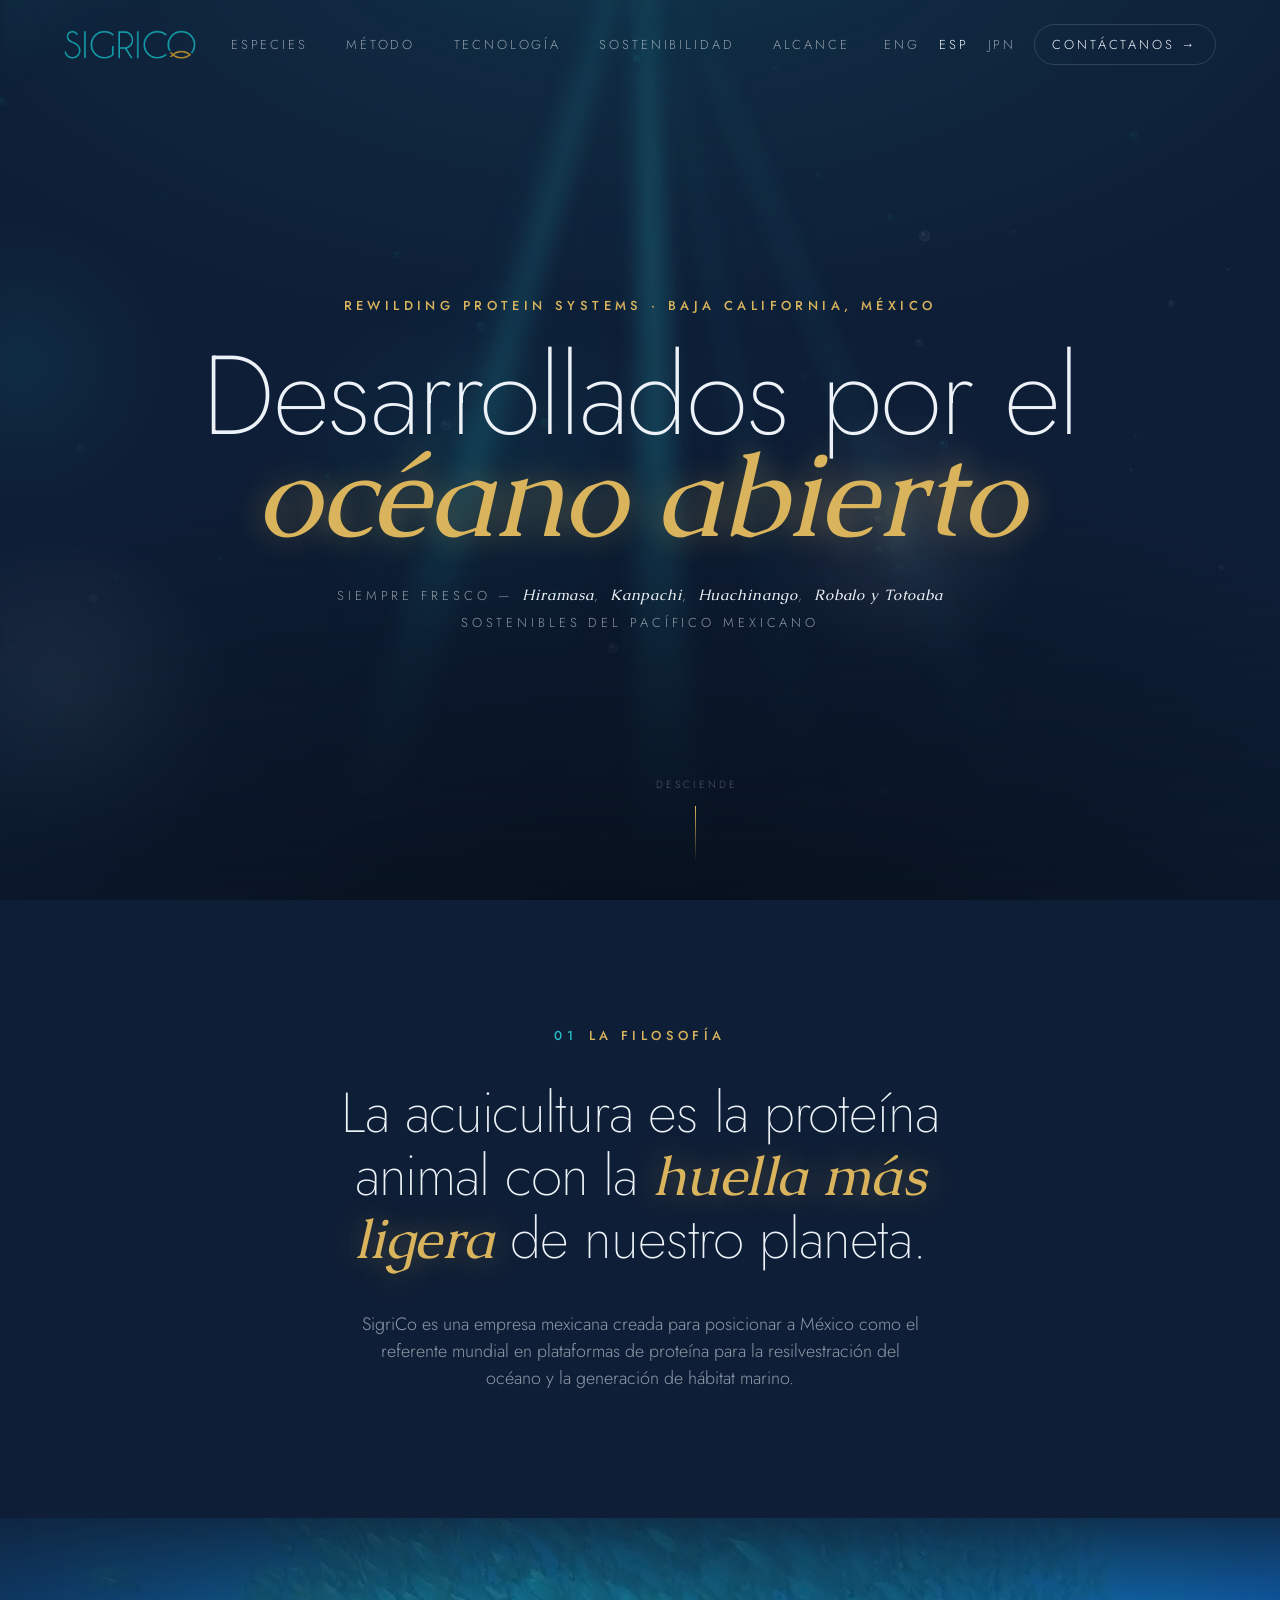
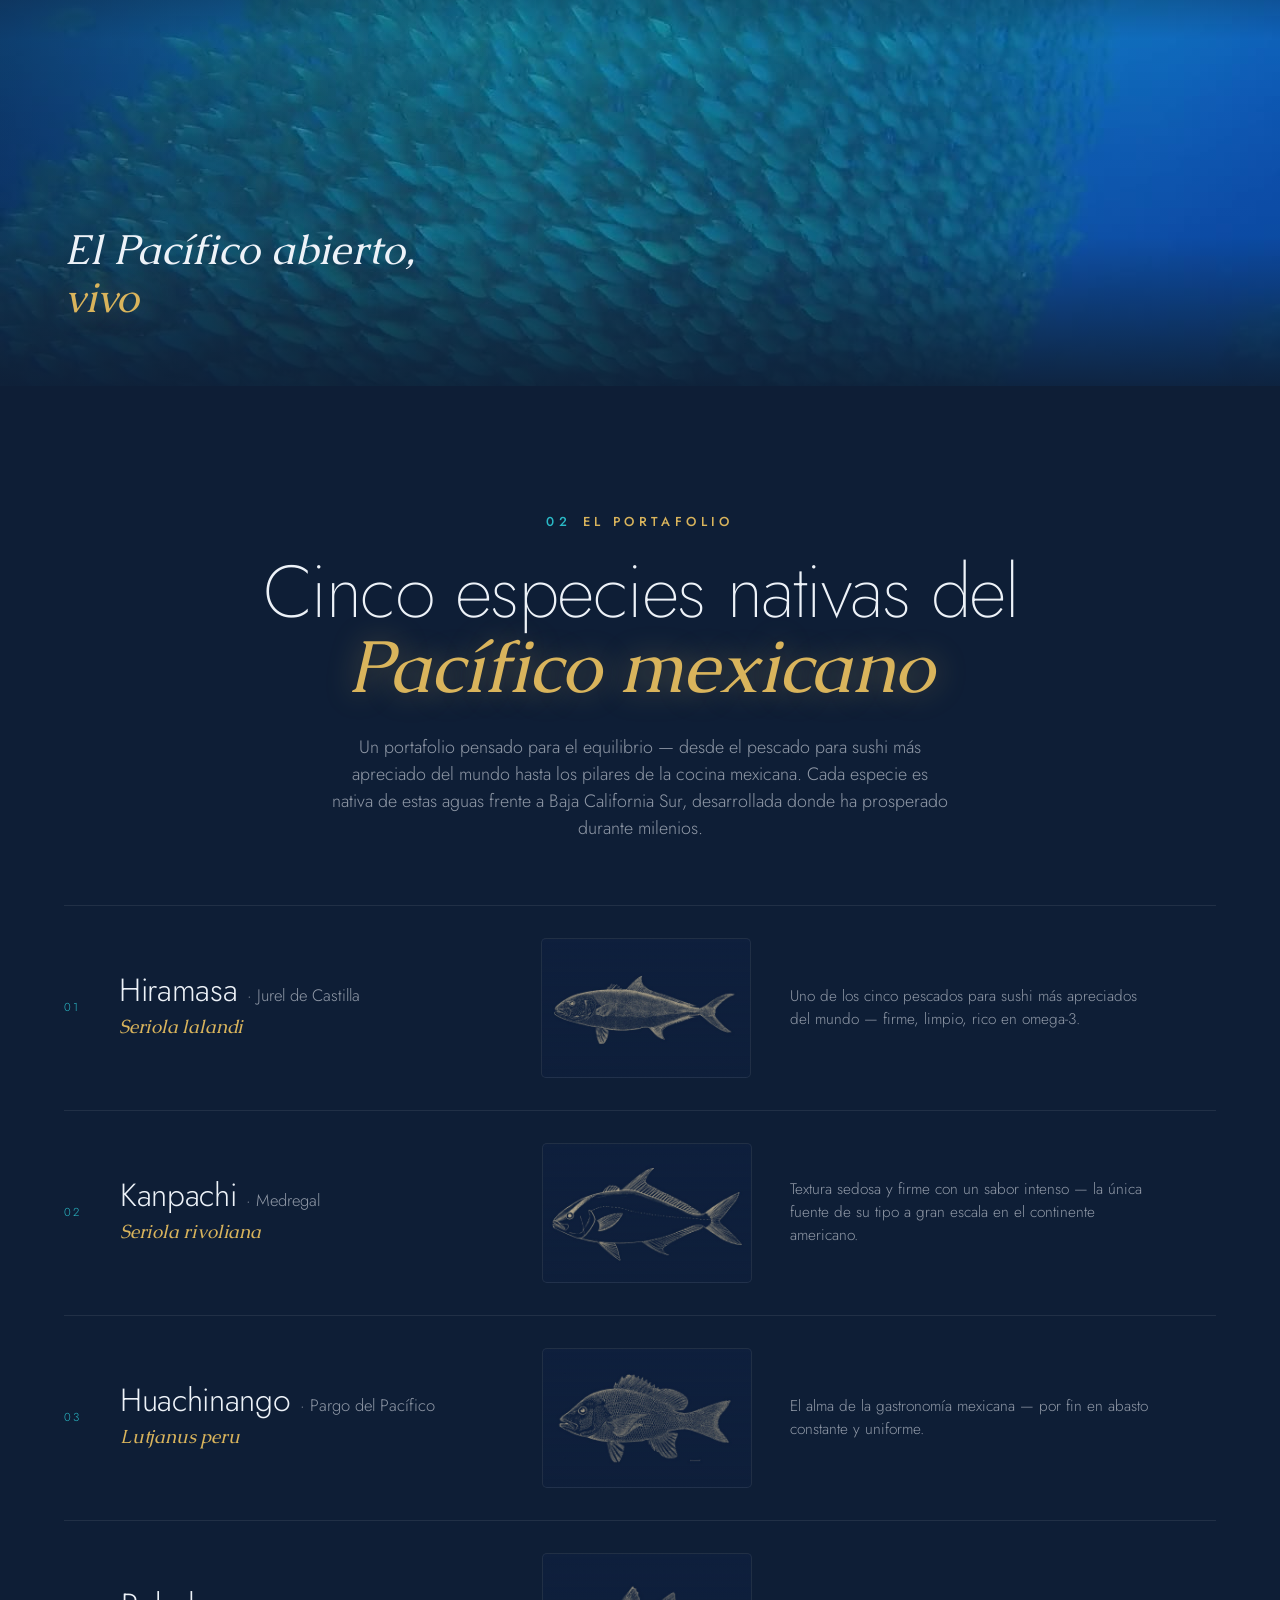
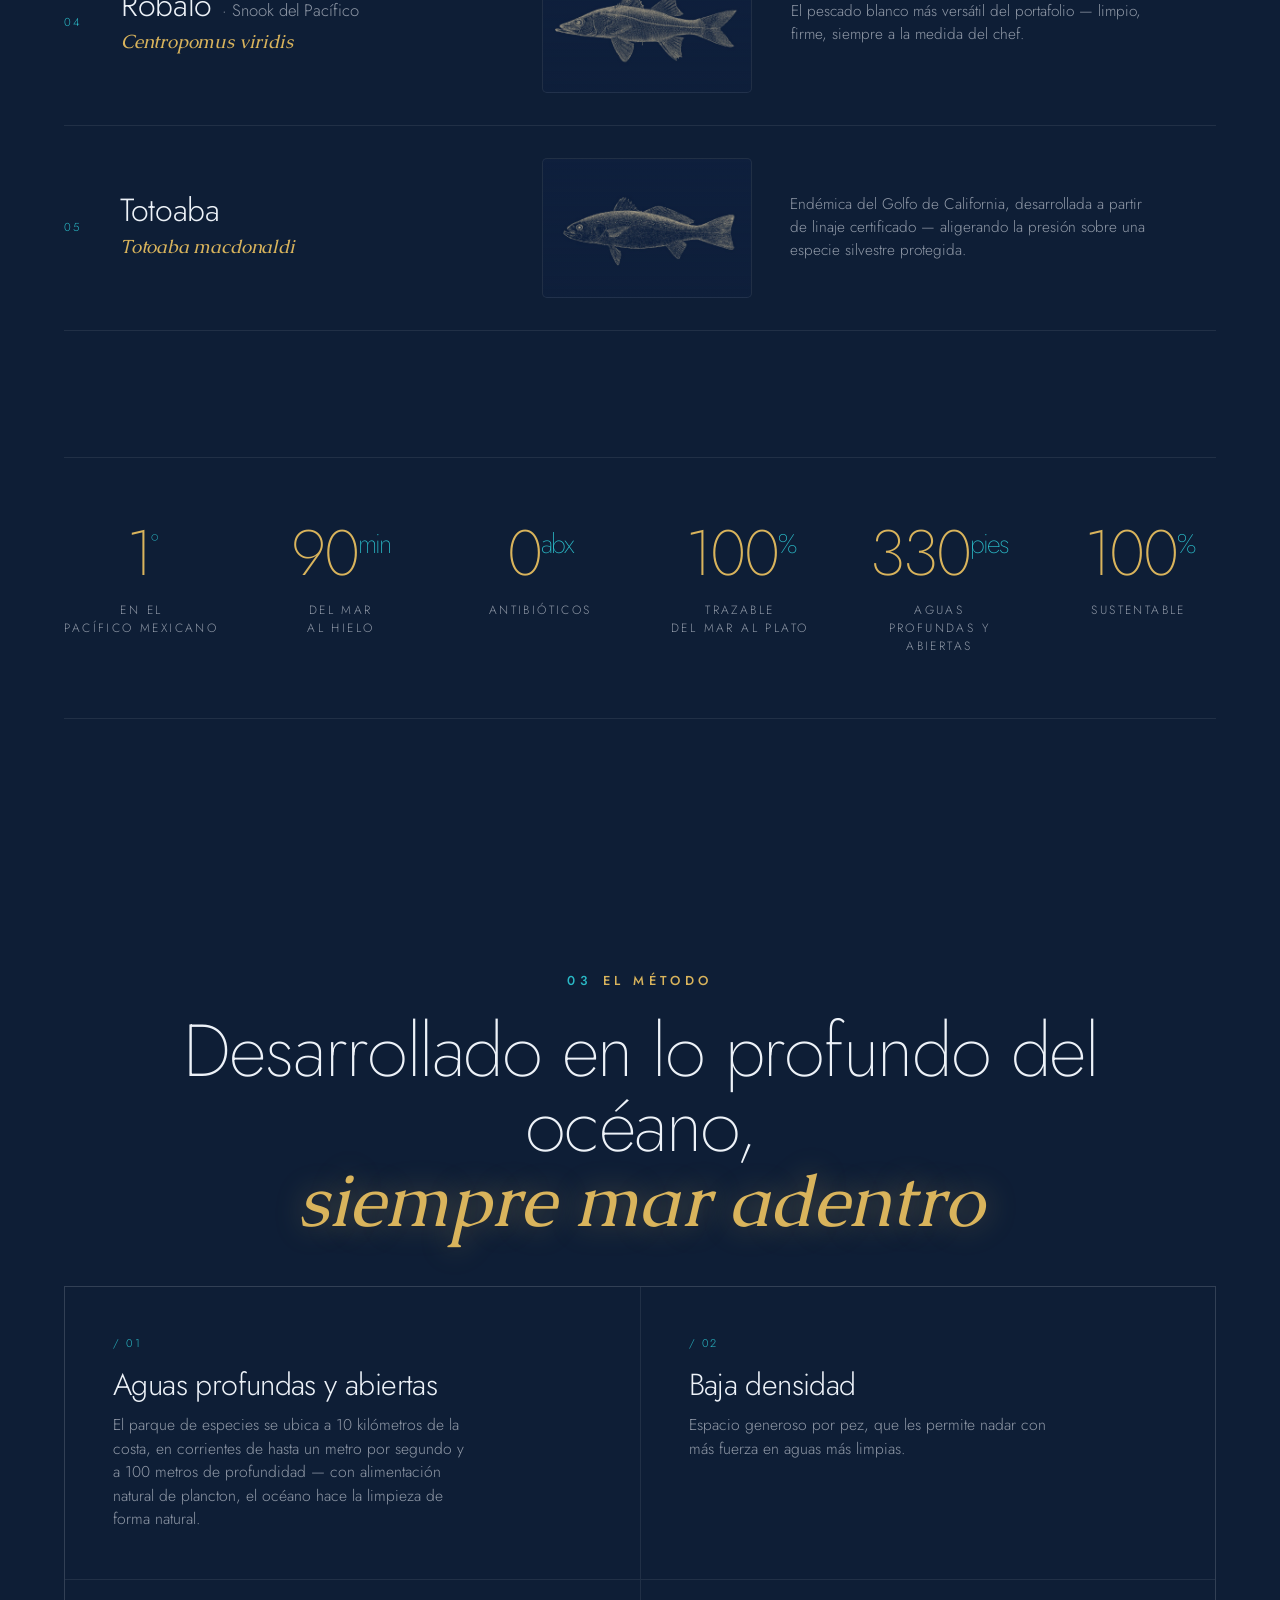
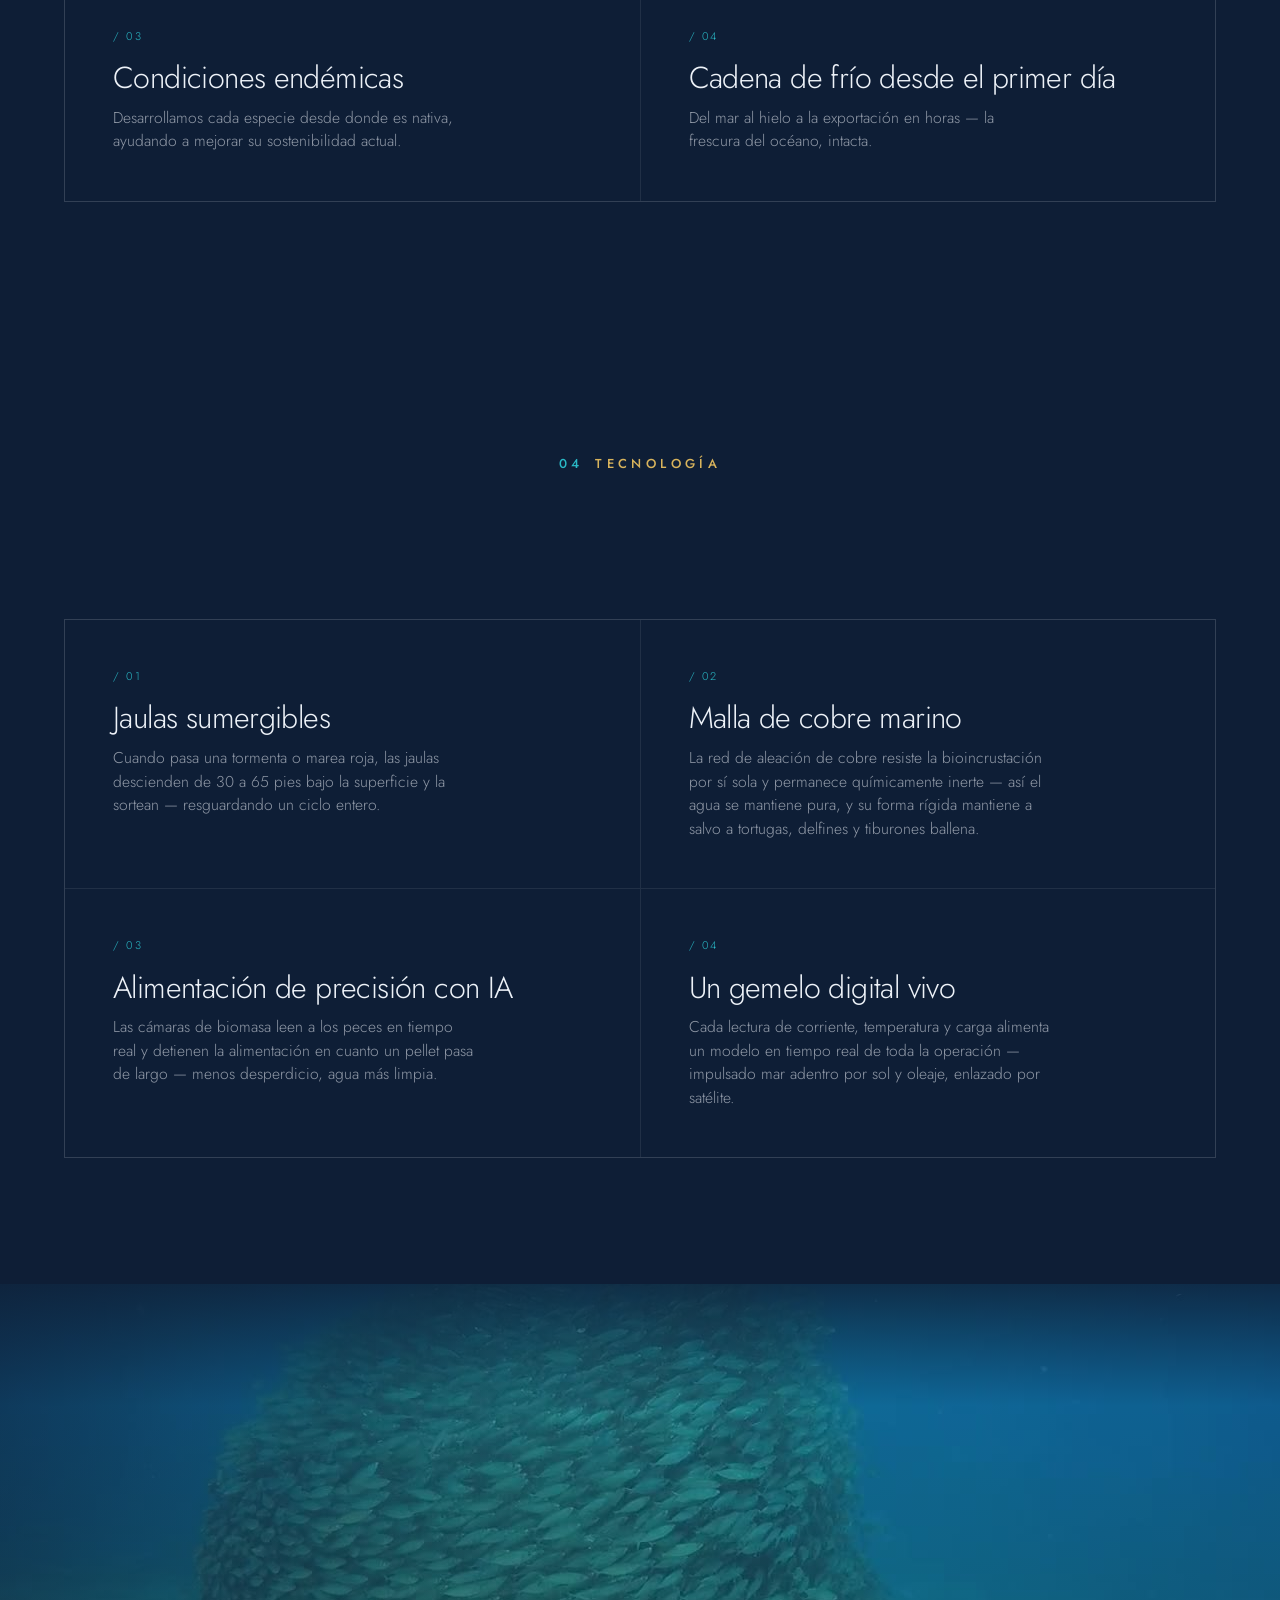
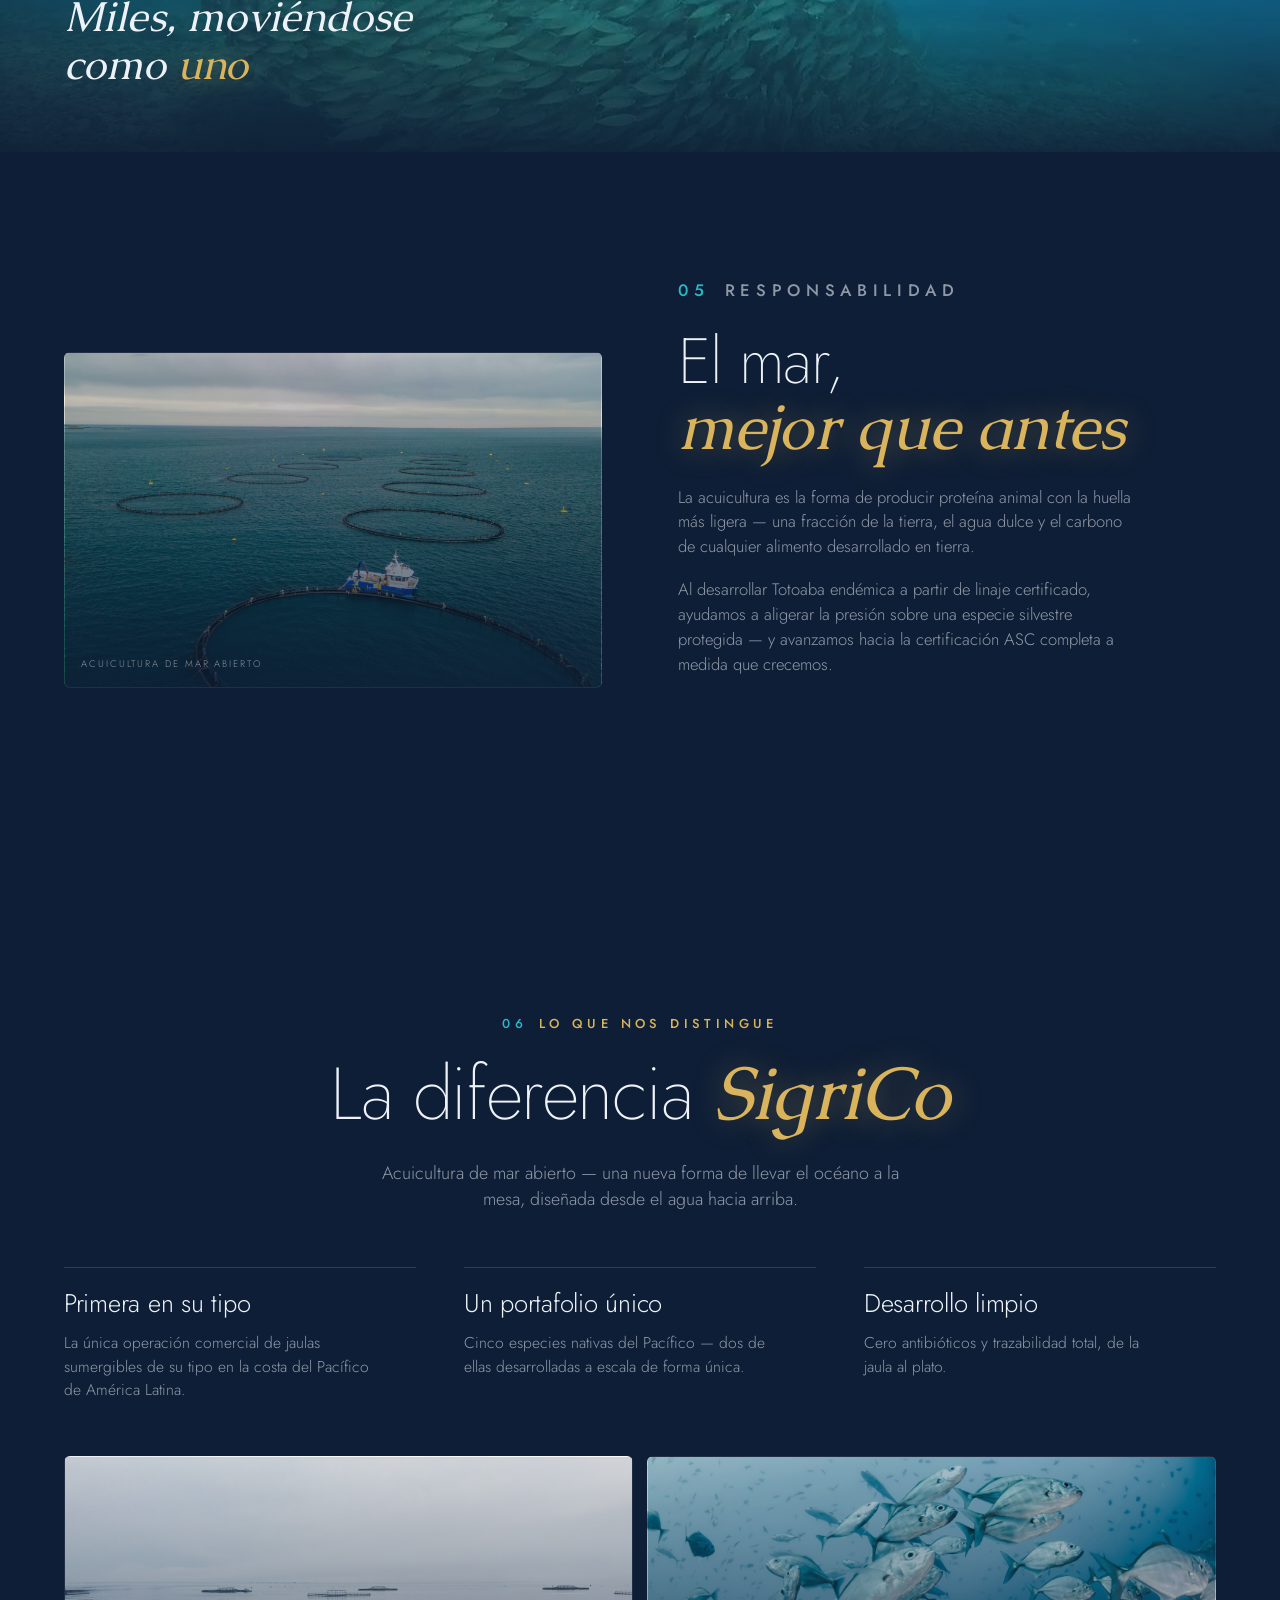
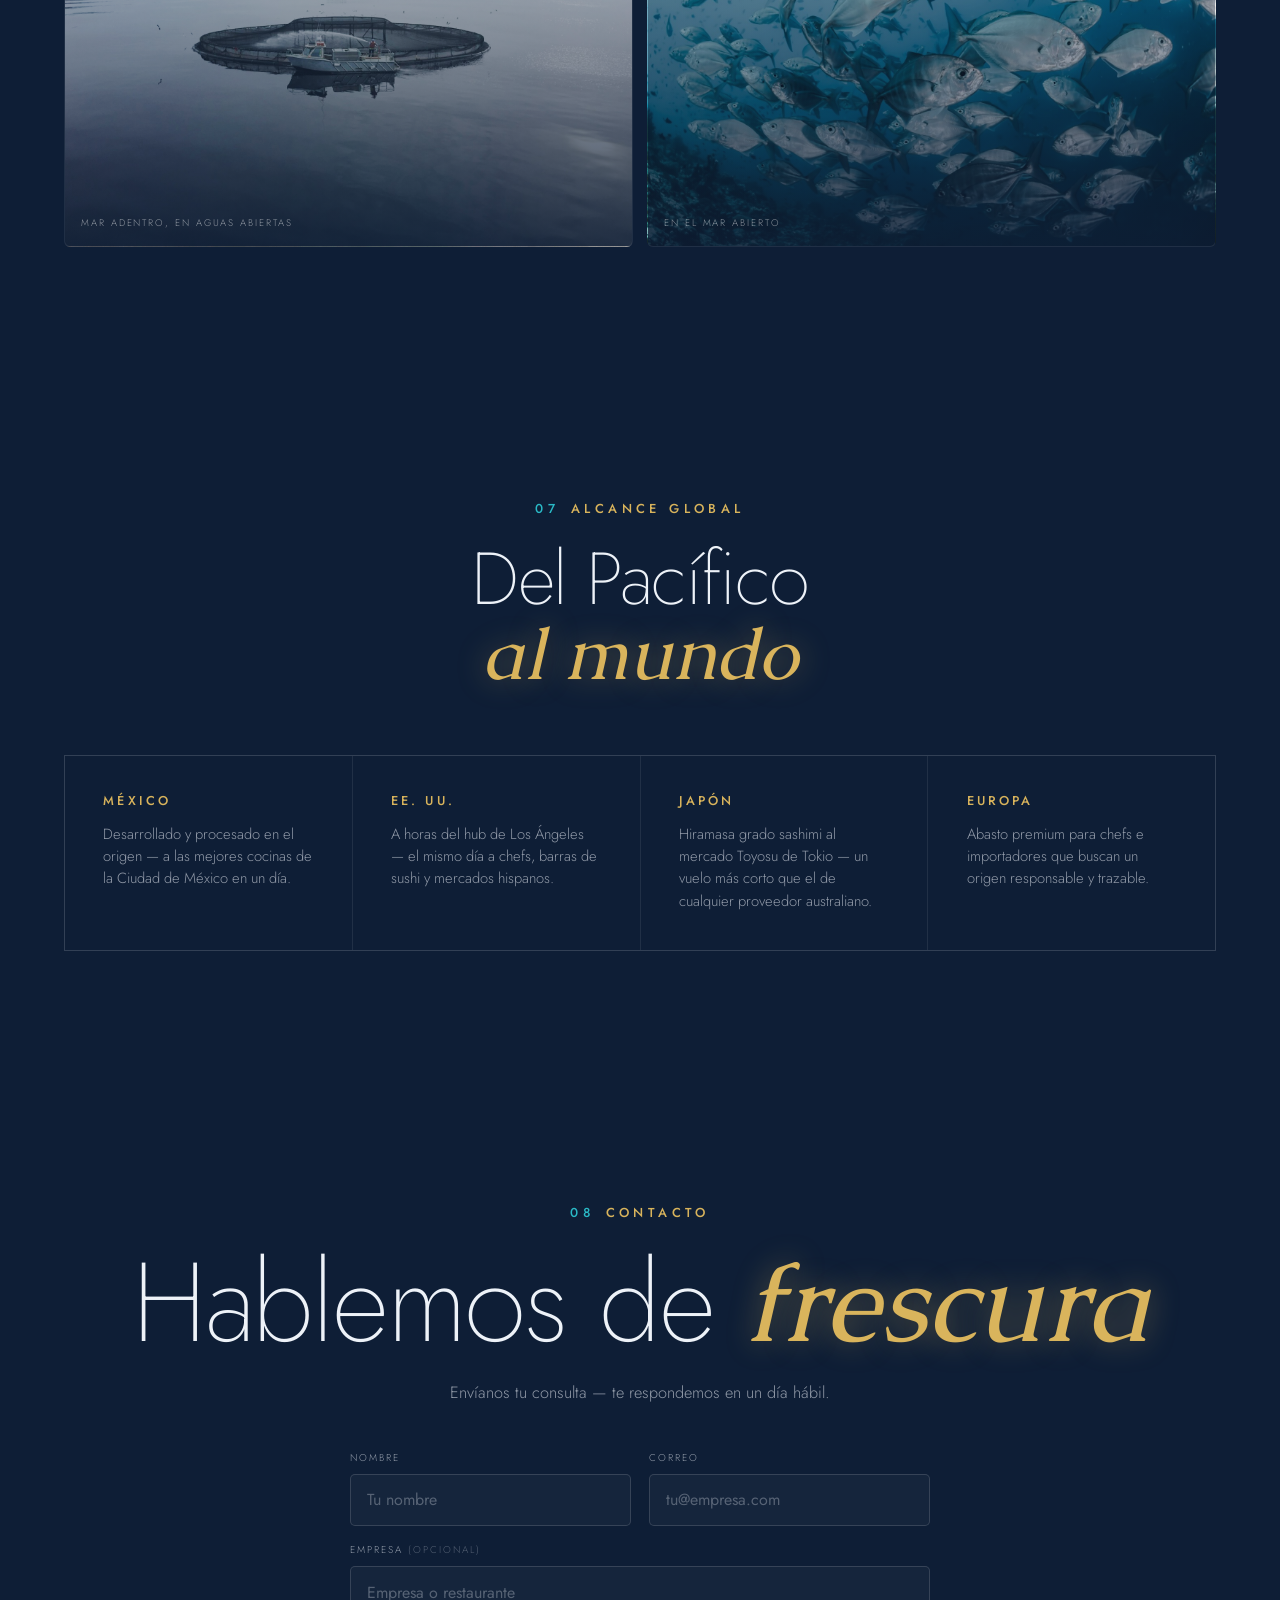
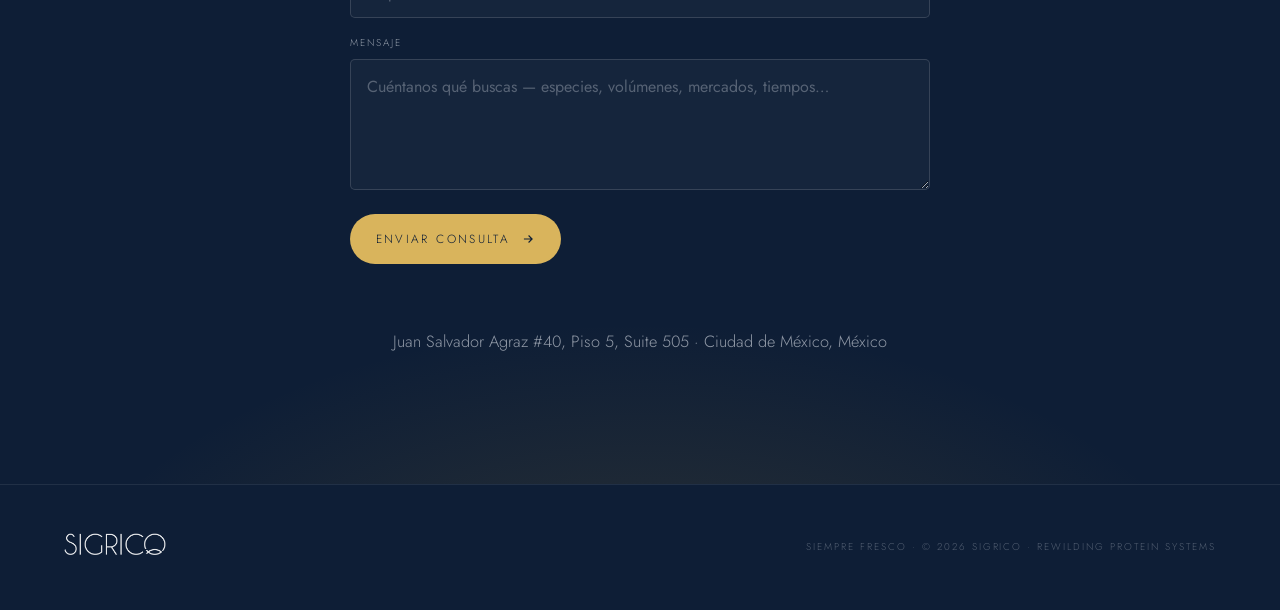
==== commit c33a3219: "ES: Trazable 'de la jaula' -> 'del mar al plato'; método step 1 rewritten (10 km, corrientes 1 m/s, " ====
--- a/es.html
+++ b/es.html
@@ -158,7 +158,7 @@
         </div>
         <div class="stat reveal d2">
           <div class="stat__num">100<small>%</small></div>
-          <div class="stat__label">Trazable<br />de la jaula al plato</div>
+          <div class="stat__label">Trazable<br />del mar al plato</div>
         </div>
         <div class="stat reveal d3">
           <div class="stat__num">330<small>pies</small></div>
@@ -183,7 +183,7 @@
         <div class="step reveal">
           <div class="step__n">/ 01</div>
           <h3>Aguas profundas y abiertas</h3>
-          <p>Las jaulas se ubican a 7 millas de la costa en corrientes de alta energía, a 330 pies de profundidad — el océano hace la limpieza, de forma natural.</p>
+          <p>El parque de especies se ubica a 10 kilómetros de la costa, en corrientes de hasta un metro por segundo y a 100 metros de profundidad — con alimentación natural de plancton, el océano hace la limpieza de forma natural.</p>
         </div>
         <div class="step reveal d1">
           <div class="step__n">/ 02</div>
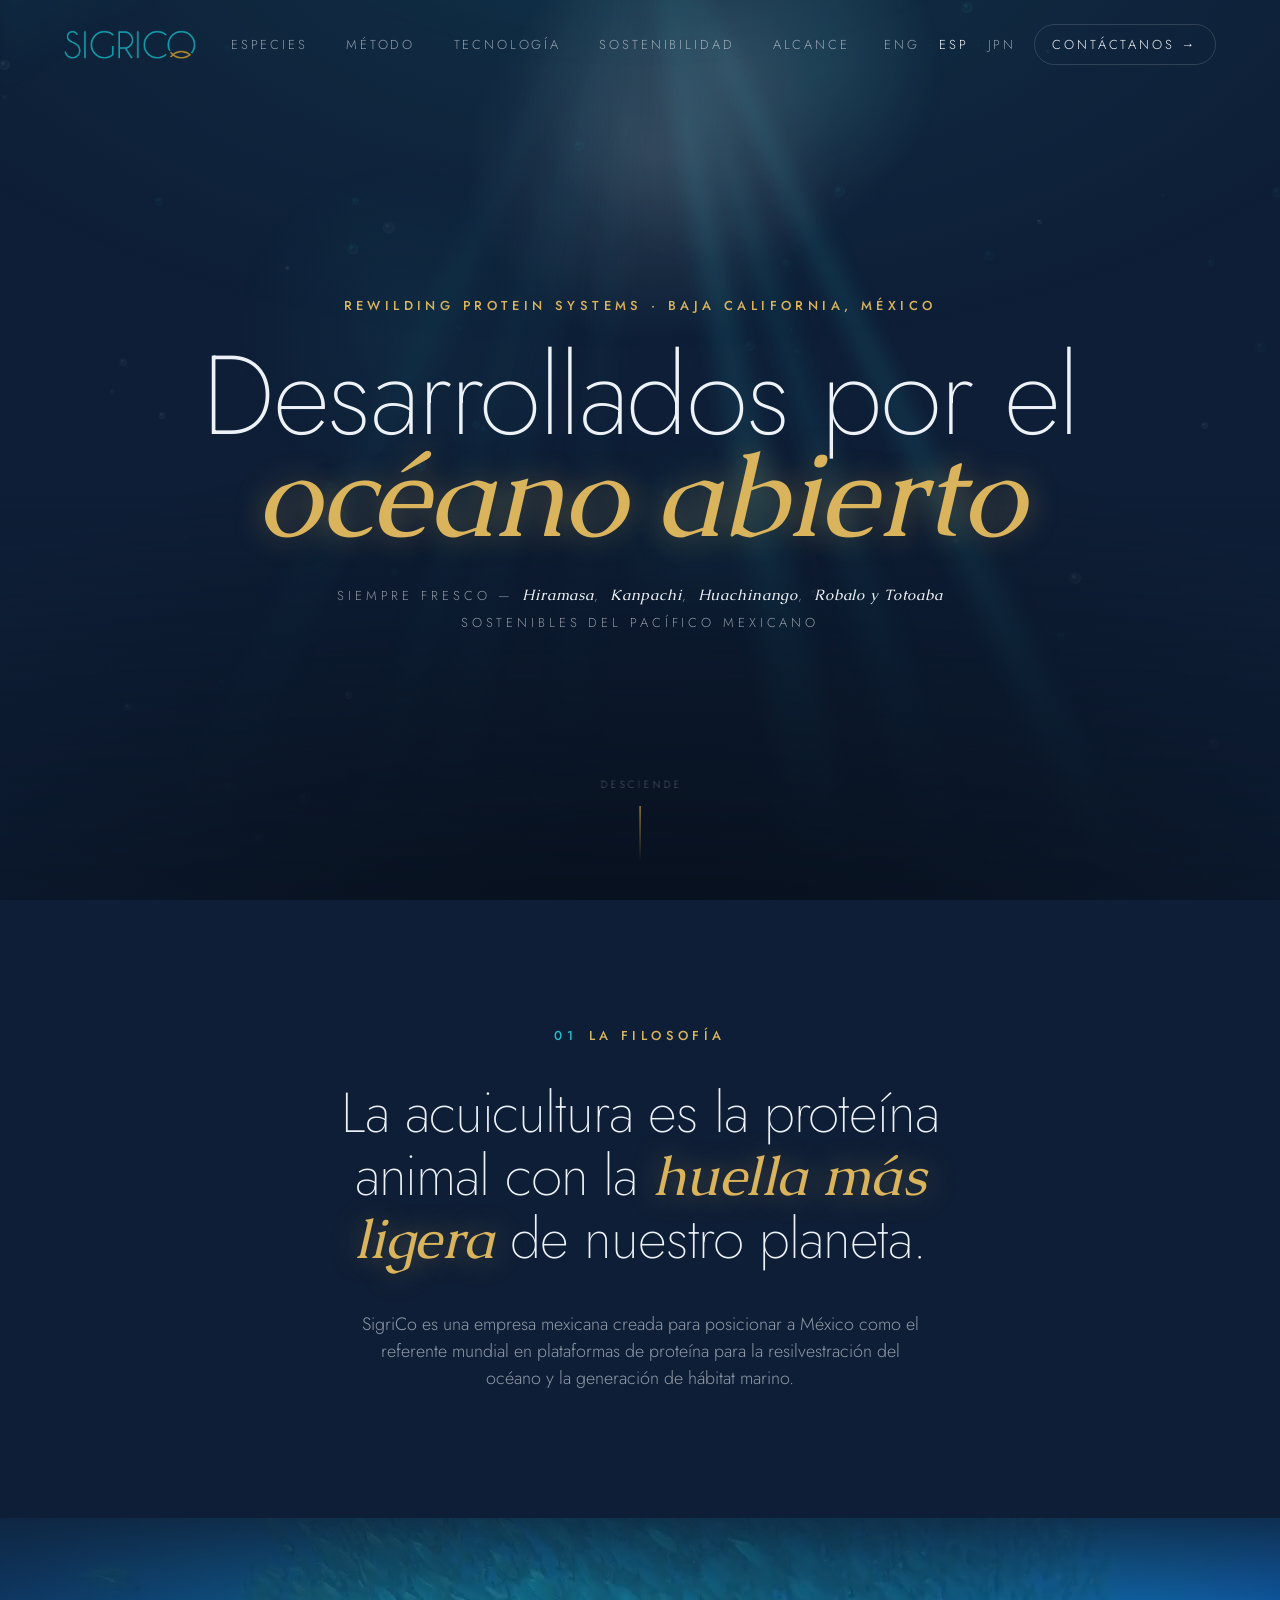
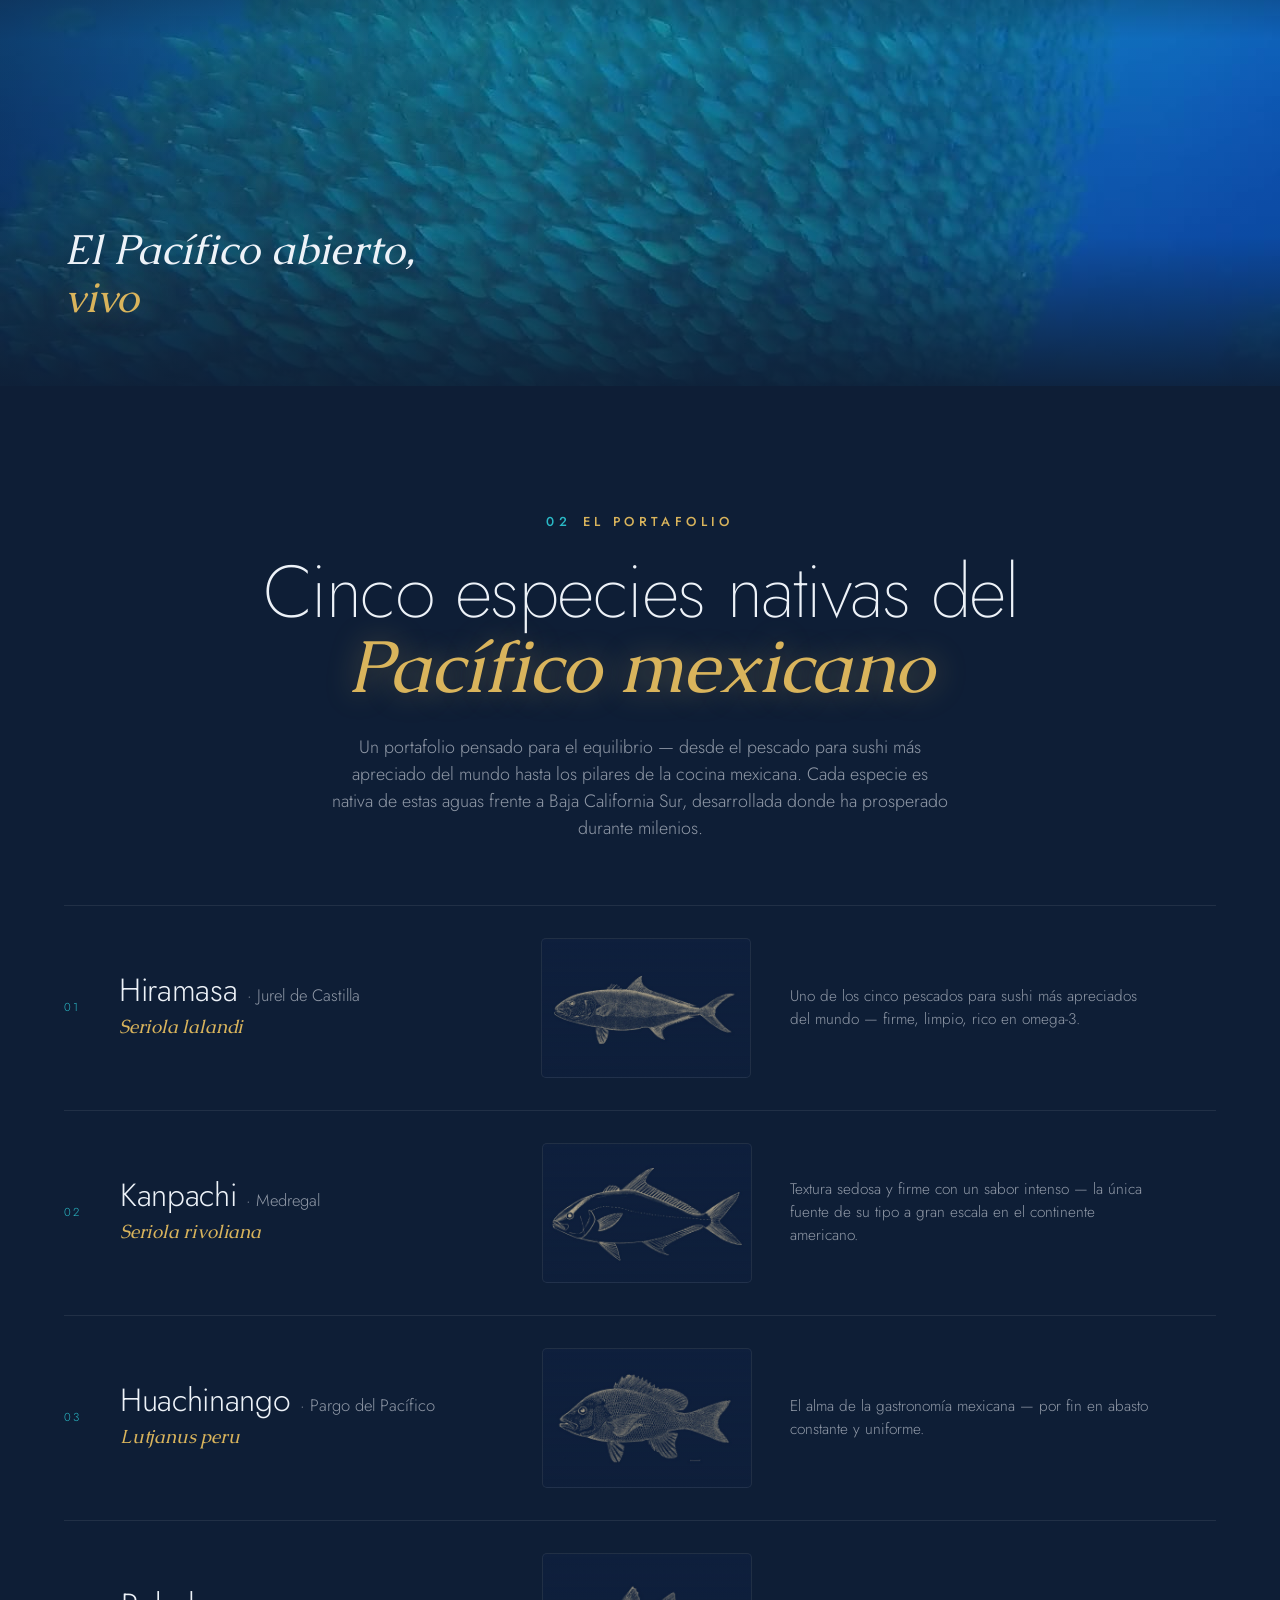
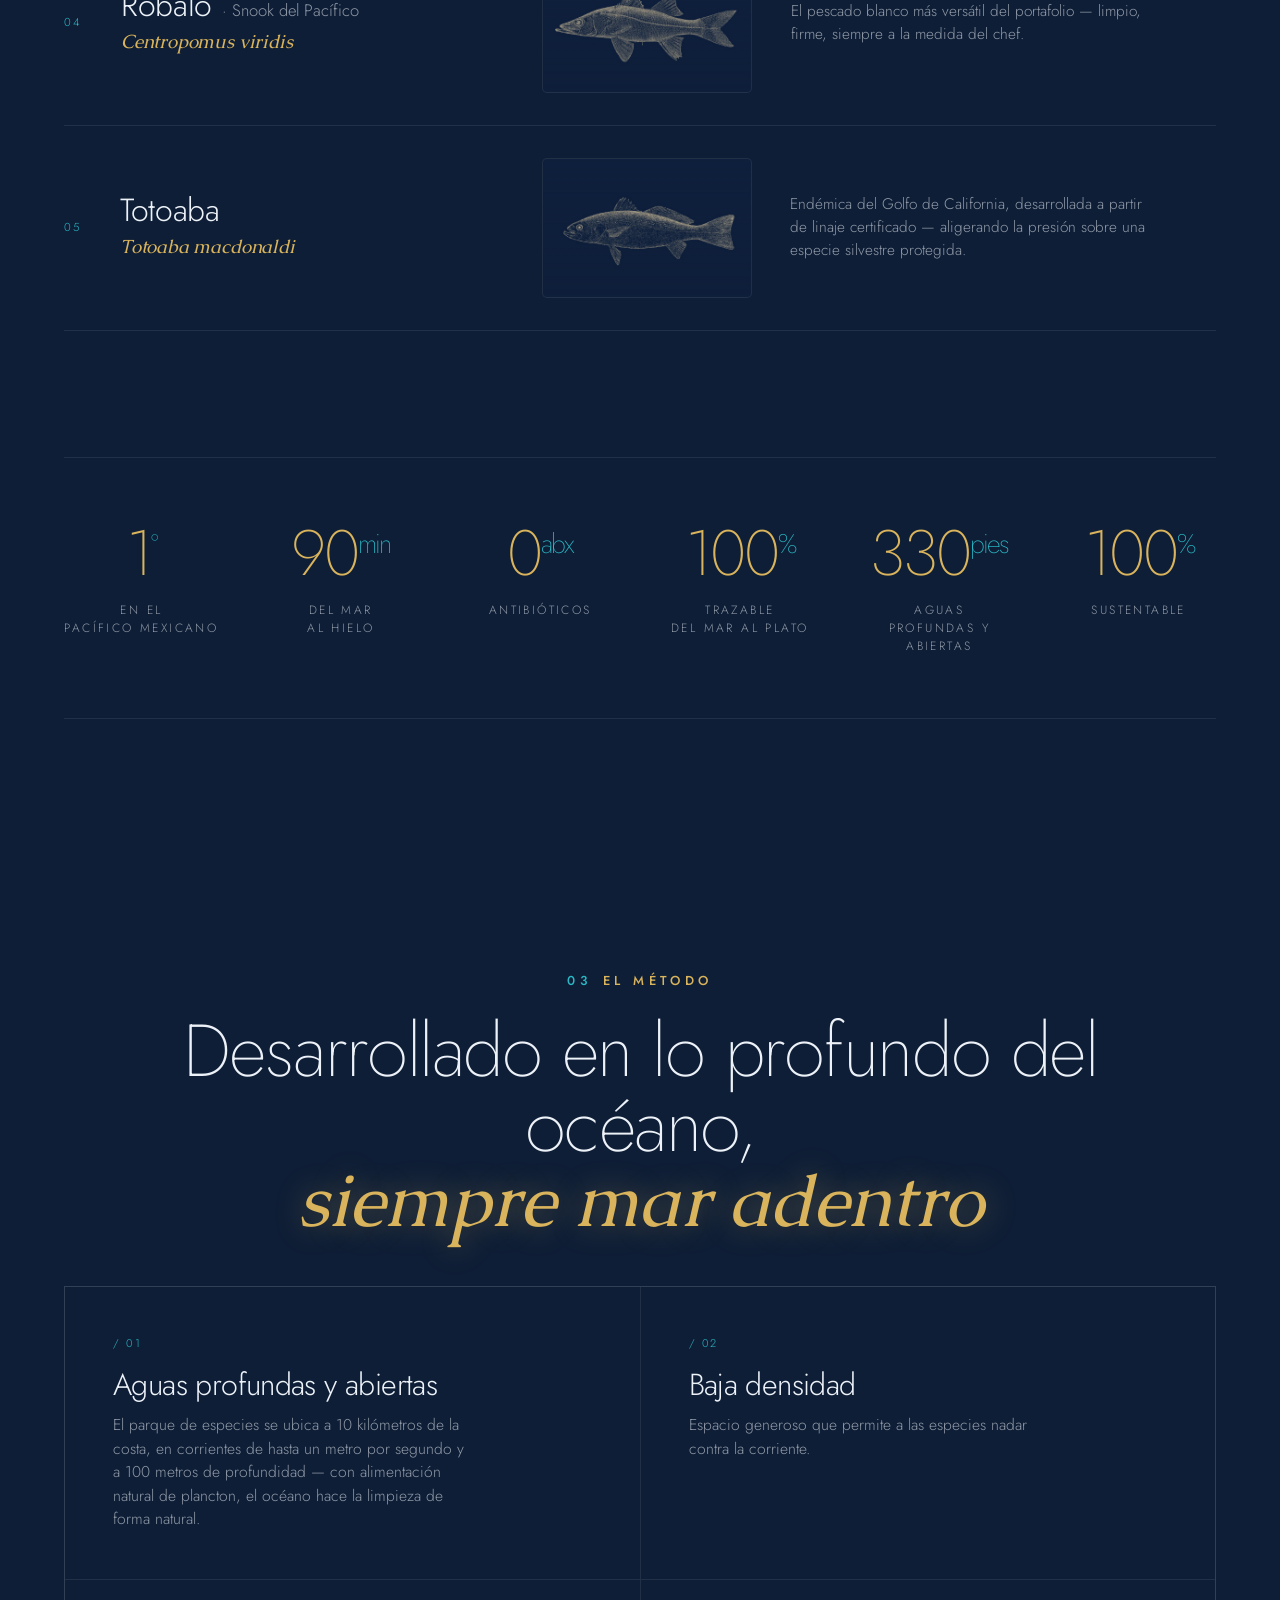
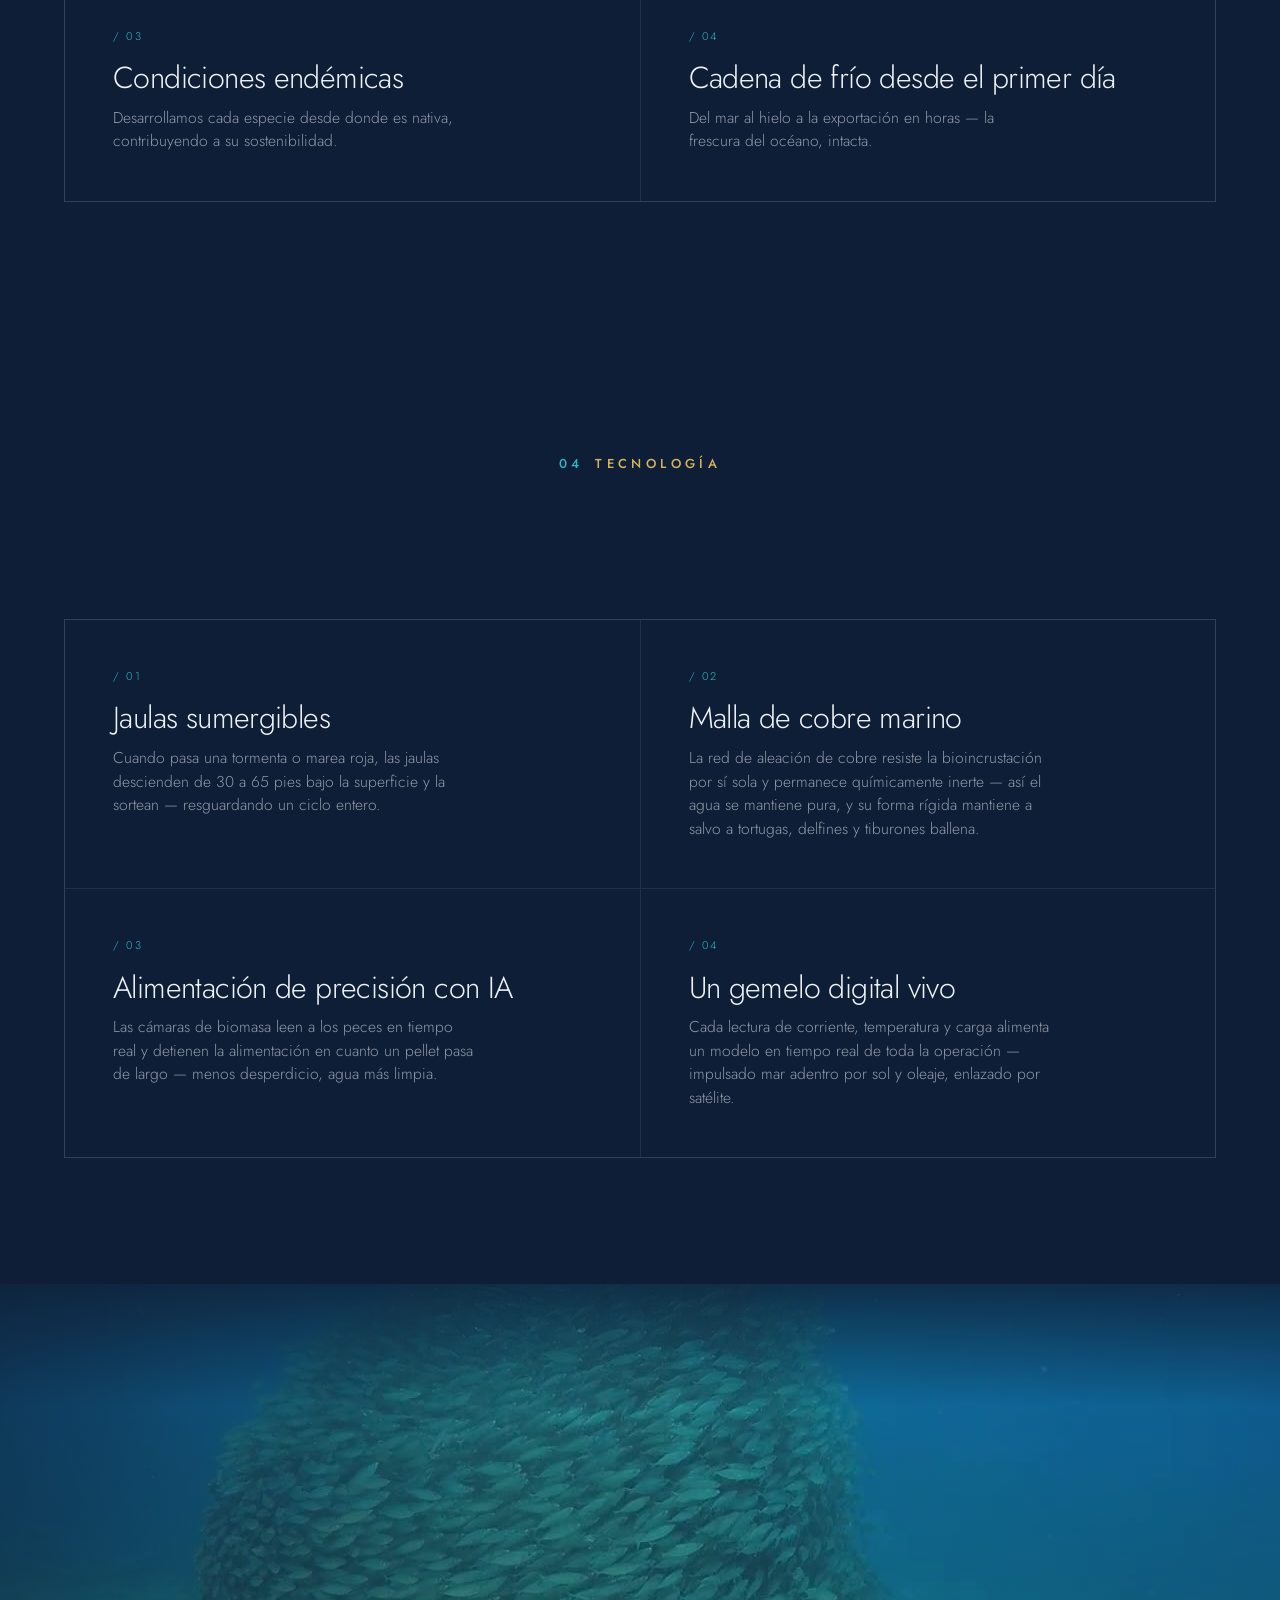
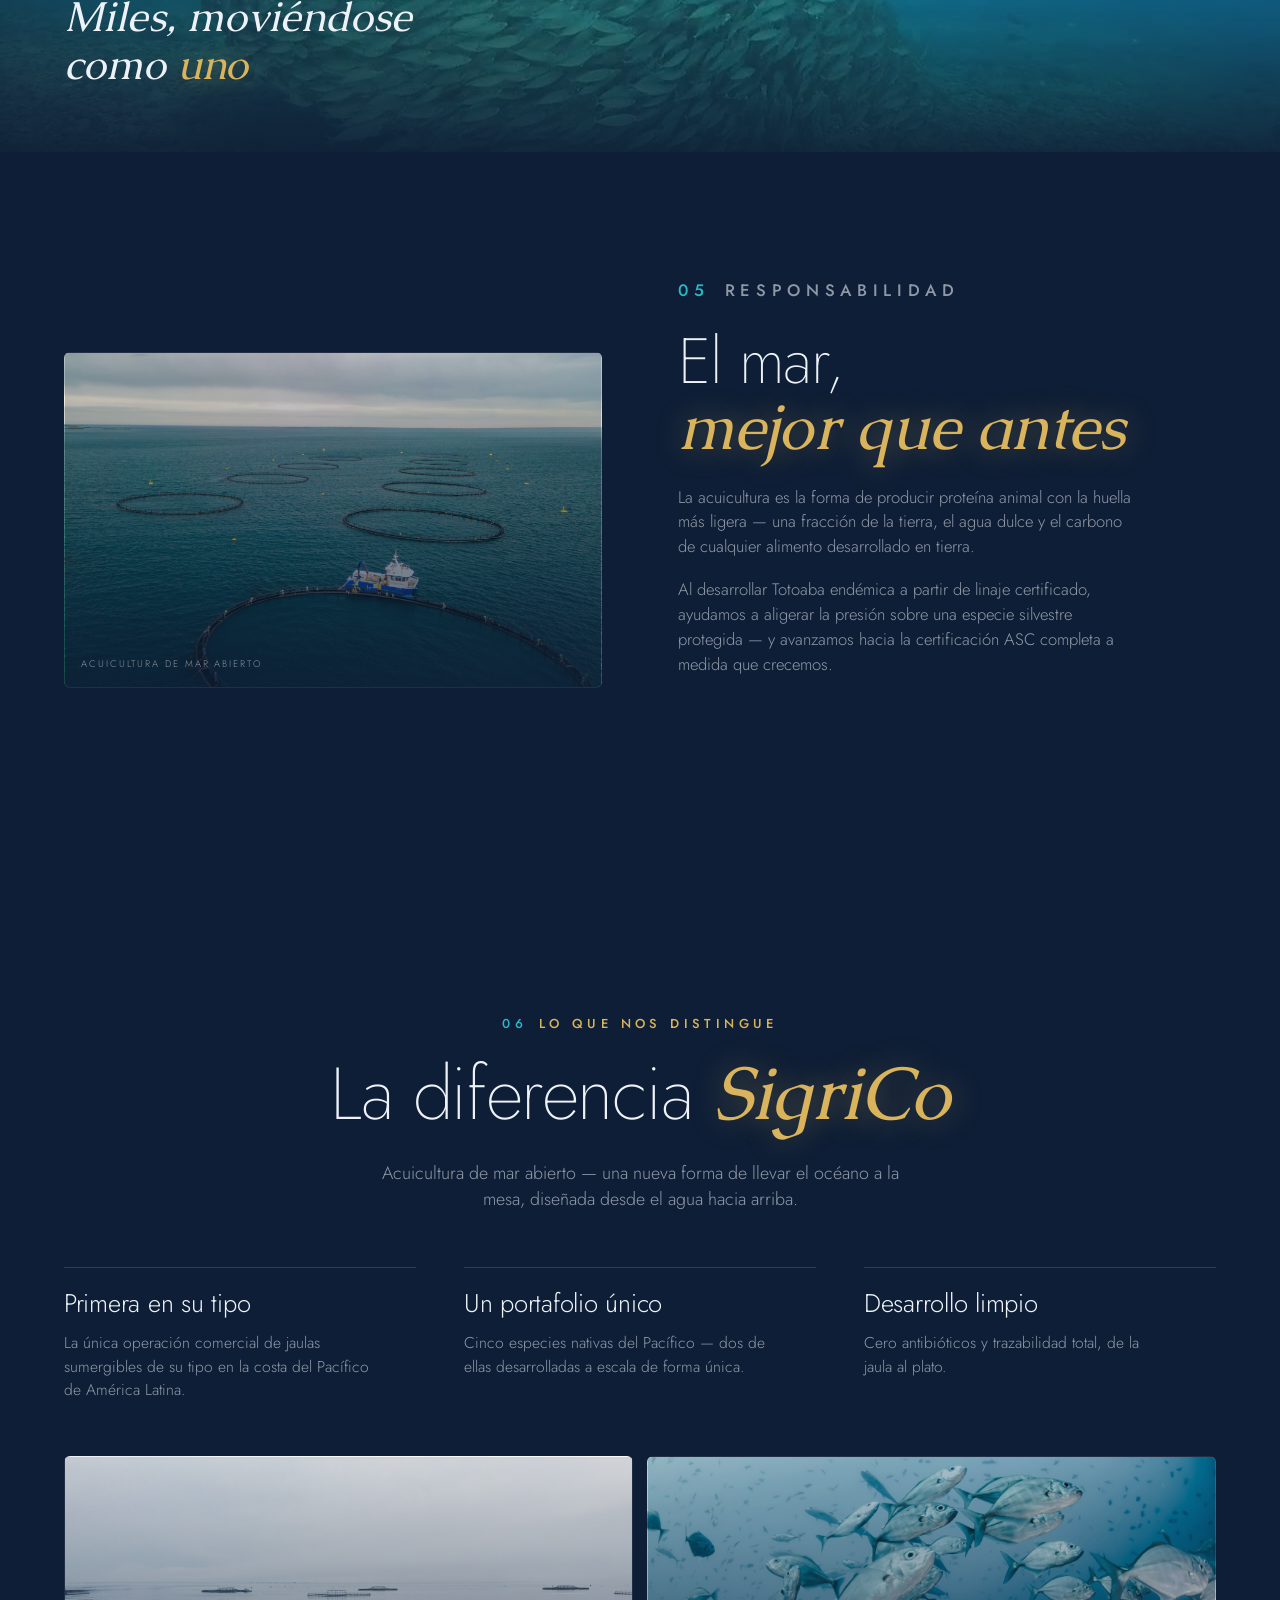
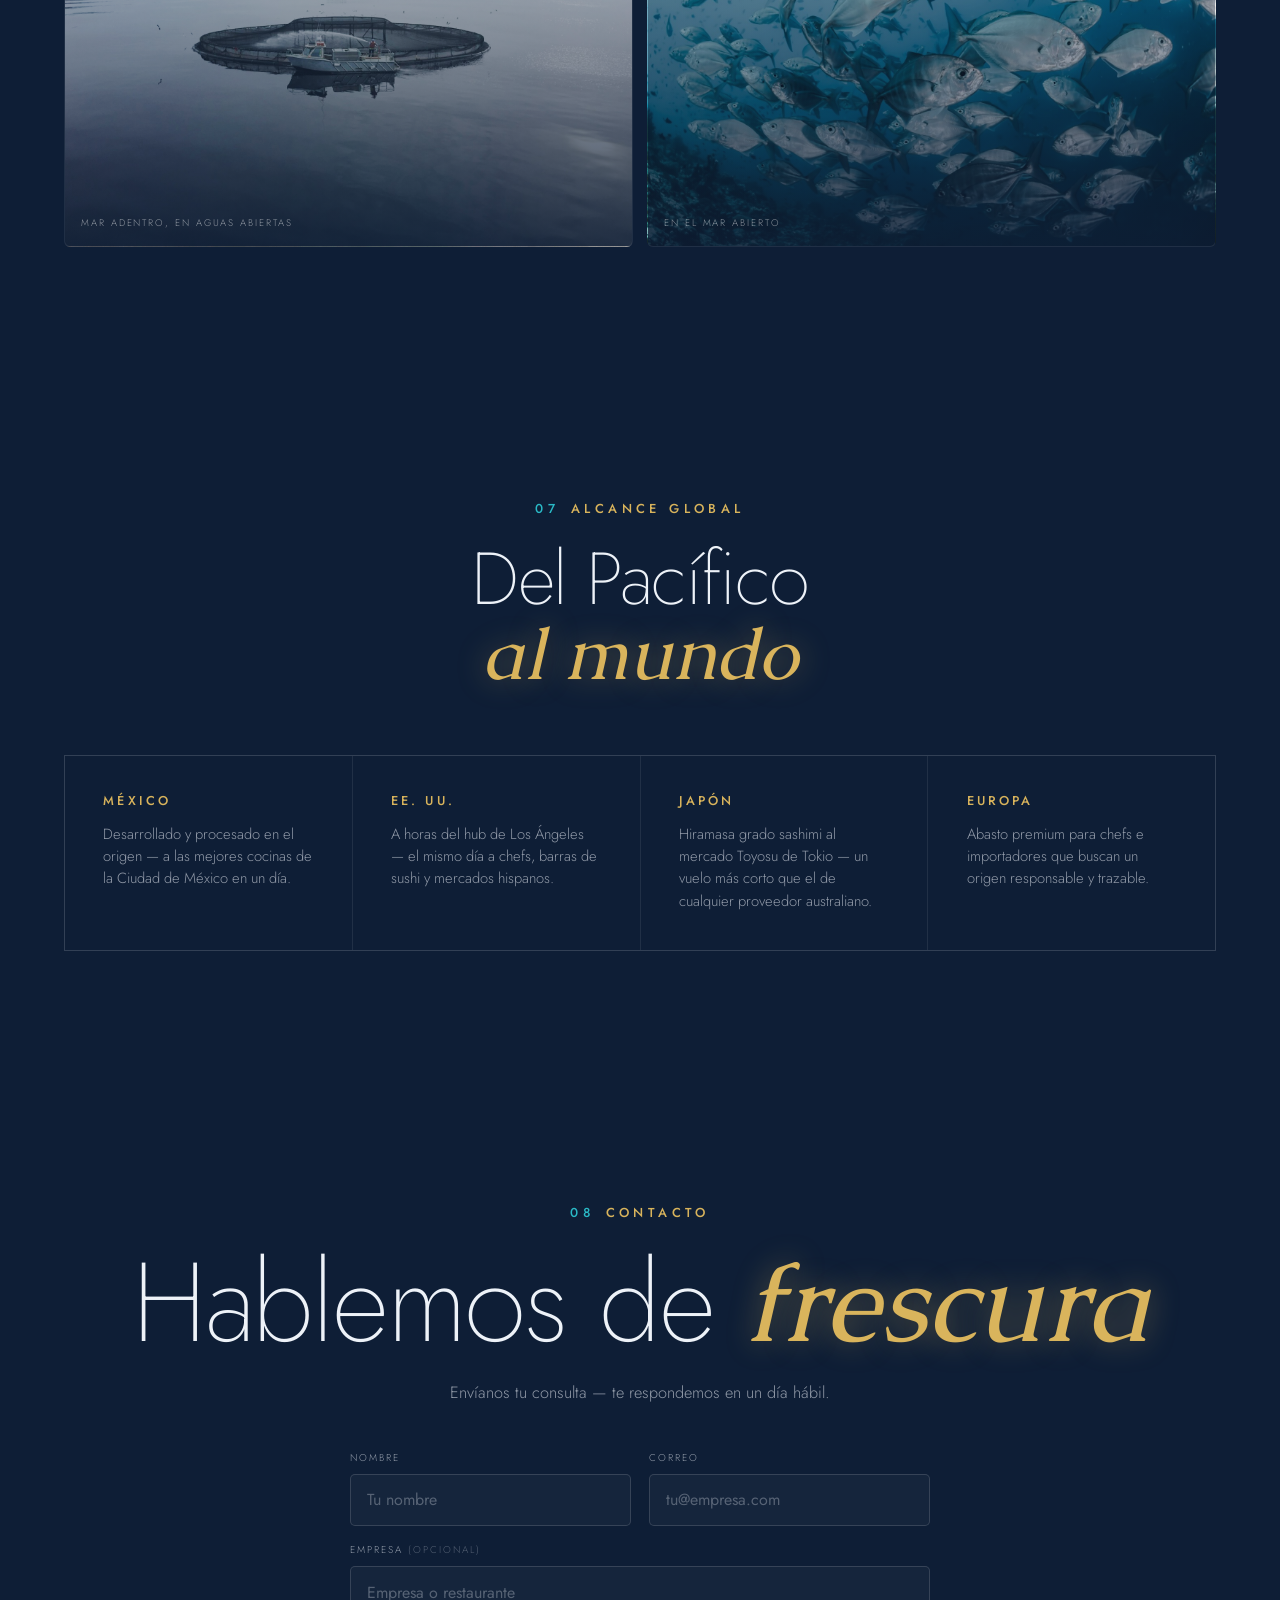
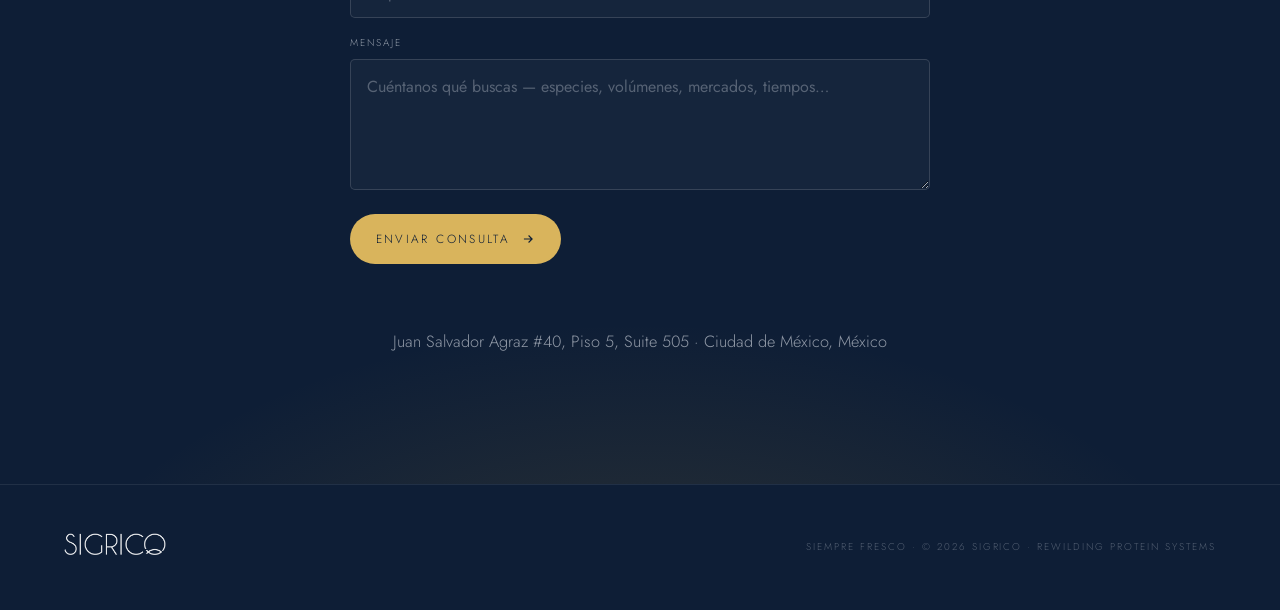
==== commit ca3eb954: "Fix descend cue centering (heroIn's animated transform clobbered translateX; center via 'translate' " ====
--- a/es.html
+++ b/es.html
@@ -188,12 +188,12 @@
         <div class="step reveal d1">
           <div class="step__n">/ 02</div>
           <h3>Baja densidad</h3>
-          <p>Espacio generoso por pez, que les permite nadar con más fuerza en aguas más limpias.</p>
+          <p>Espacio generoso que permite a las especies nadar contra la corriente.</p>
         </div>
         <div class="step reveal d2">
           <div class="step__n">/ 03</div>
           <h3>Condiciones endémicas</h3>
-          <p>Desarrollamos cada especie desde donde es nativa, ayudando a mejorar su sostenibilidad actual.</p>
+          <p>Desarrollamos cada especie desde donde es nativa, contribuyendo a su sostenibilidad.</p>
         </div>
         <div class="step reveal d3">
           <div class="step__n">/ 04</div>
--- a/styles.css
+++ b/styles.css
@@ -239,7 +239,7 @@
 
 .hero__cue {
   position: absolute; left: 50%; bottom: 2.2rem; z-index: 3;
-  transform: translateX(-50%);
+  translate: -50% 0;                           /* center via 'translate' so heroIn's animated 'transform' can't clobber it */
   display: flex; flex-direction: column; align-items: center; gap: 0.8rem;
   text-decoration: none; cursor: pointer;
   padding: 0.4rem 1rem 0.2rem;                 /* comfortable click target */
@@ -257,7 +257,7 @@
   animation: cueflow 2.4s ease-in-out infinite;
   transition: height 0.5s var(--ease);
 }
-.hero__cue:hover { transform: translateX(-50%) translateY(4px); }
+.hero__cue:hover { transform: translateY(4px); }
 .hero__cue:hover span { color: var(--gold-lit); letter-spacing: 0.34em; }
 .hero__cue:hover i { height: 68px; }
 @keyframes cueflow {
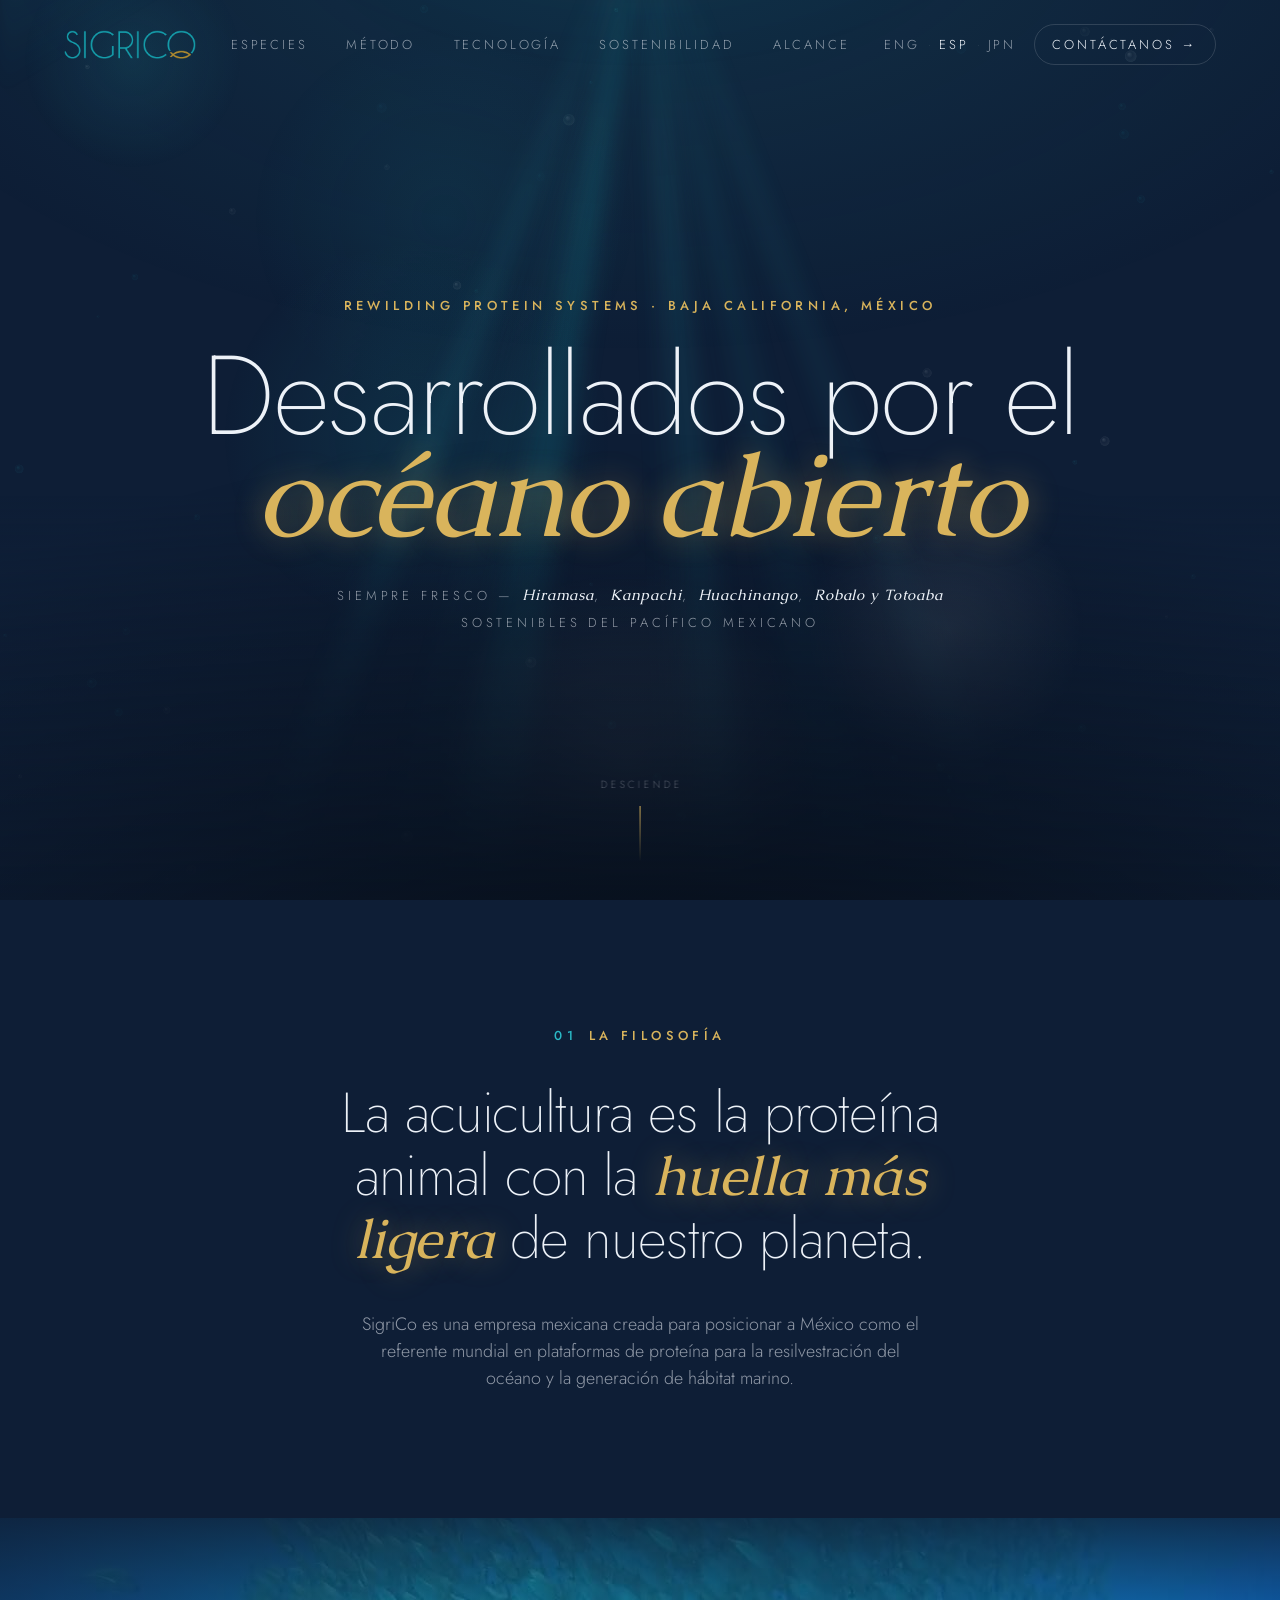
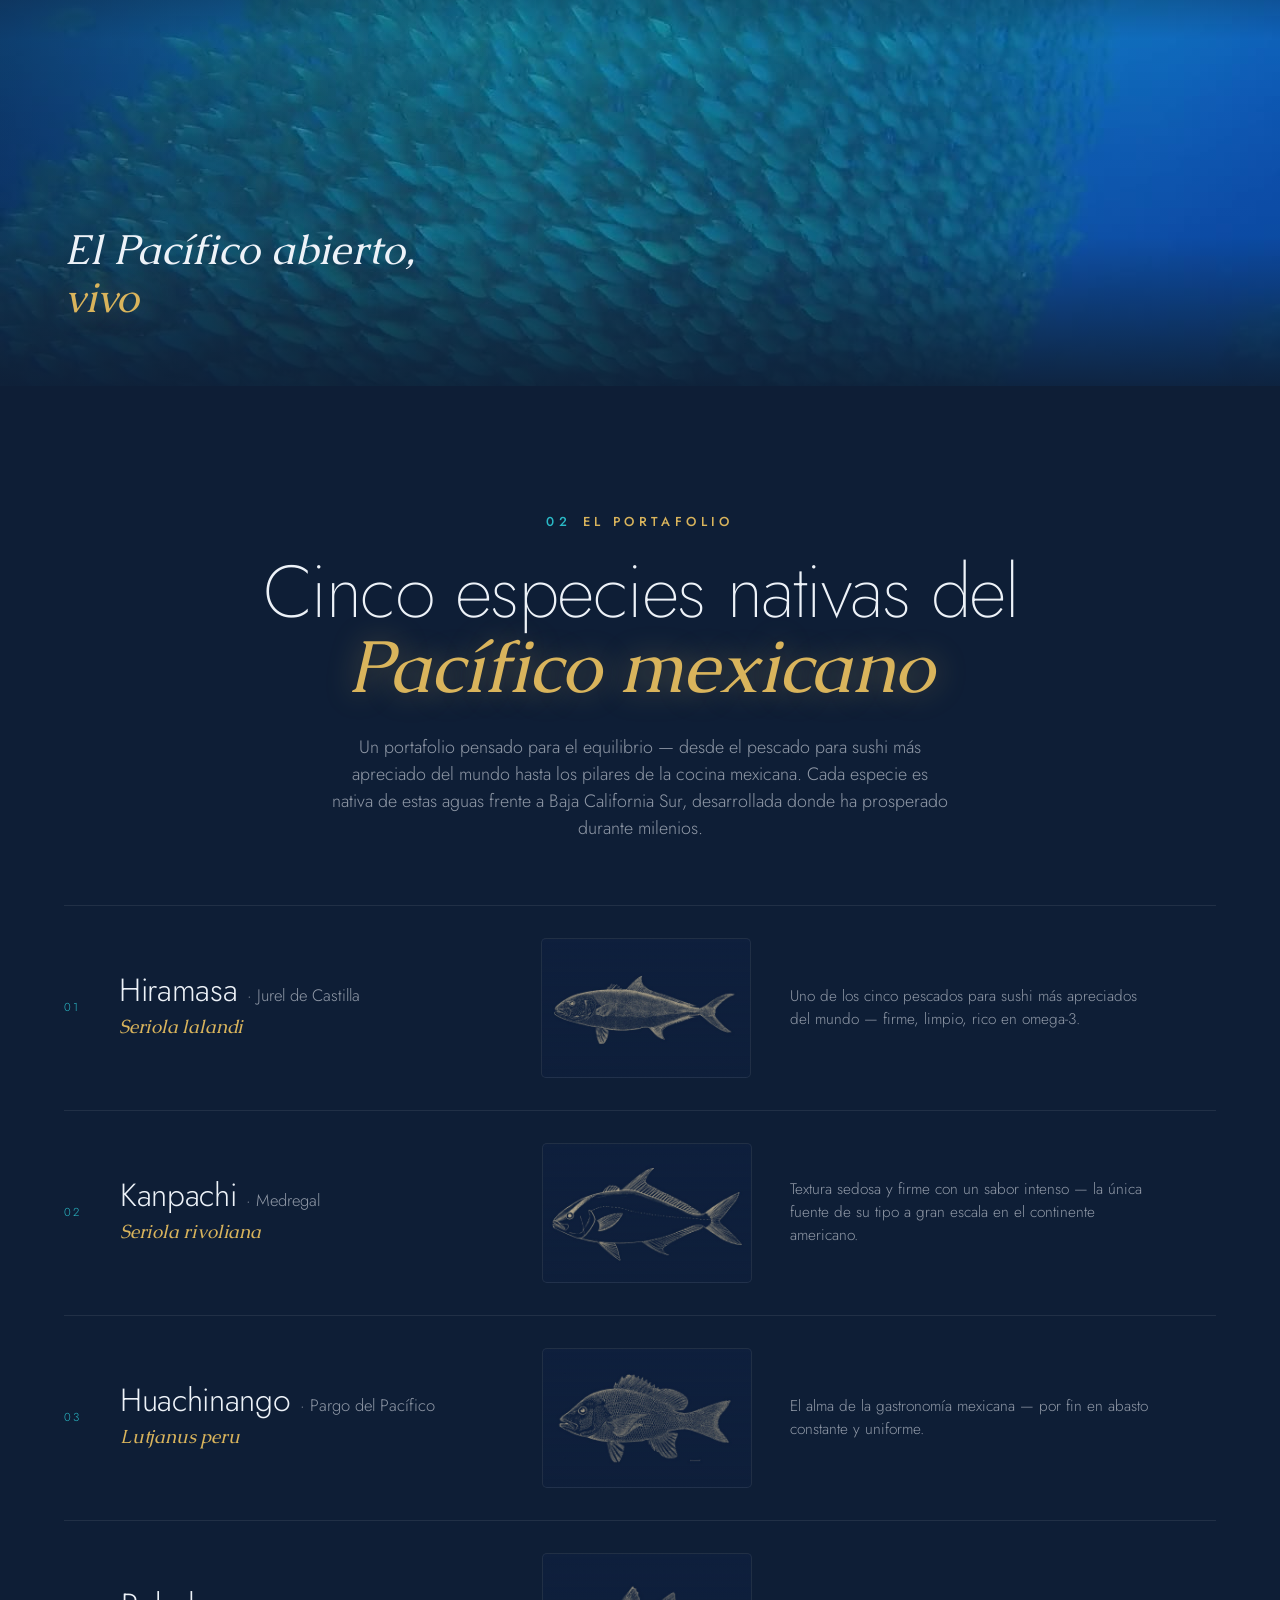
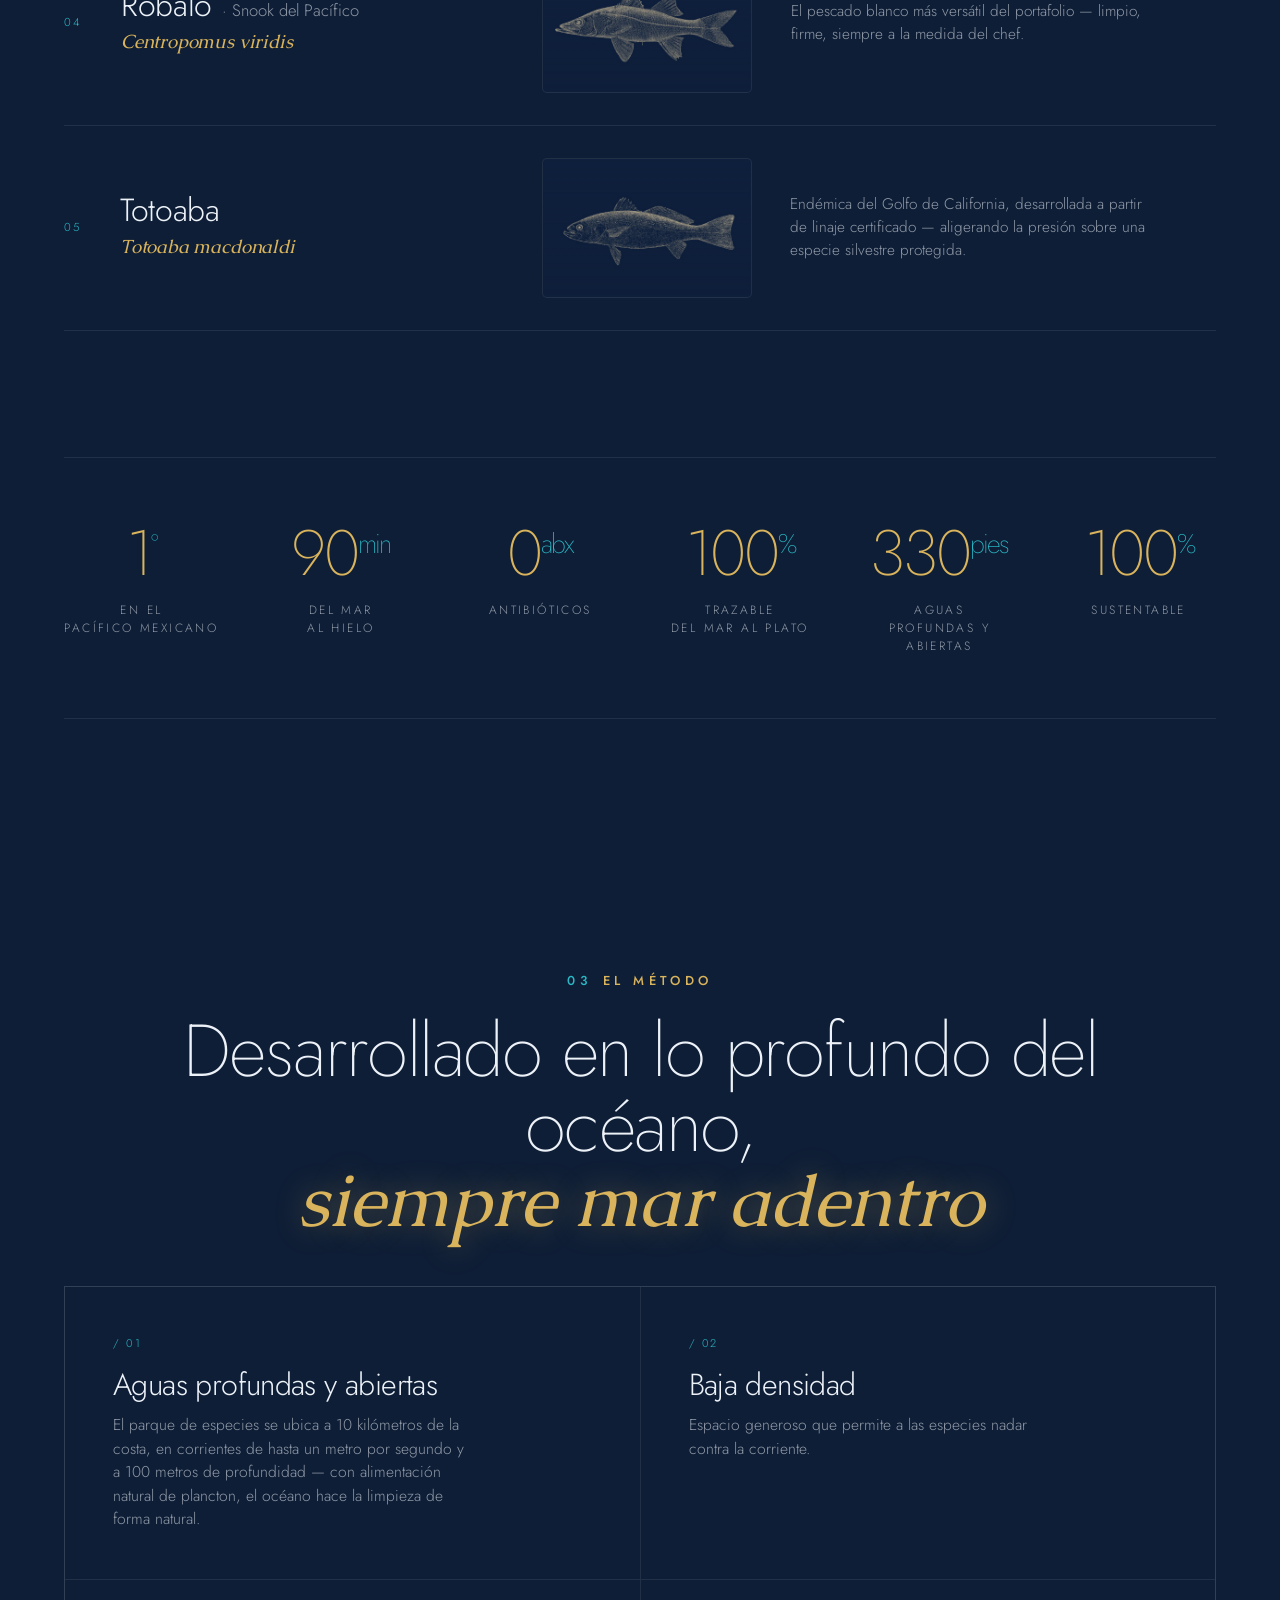
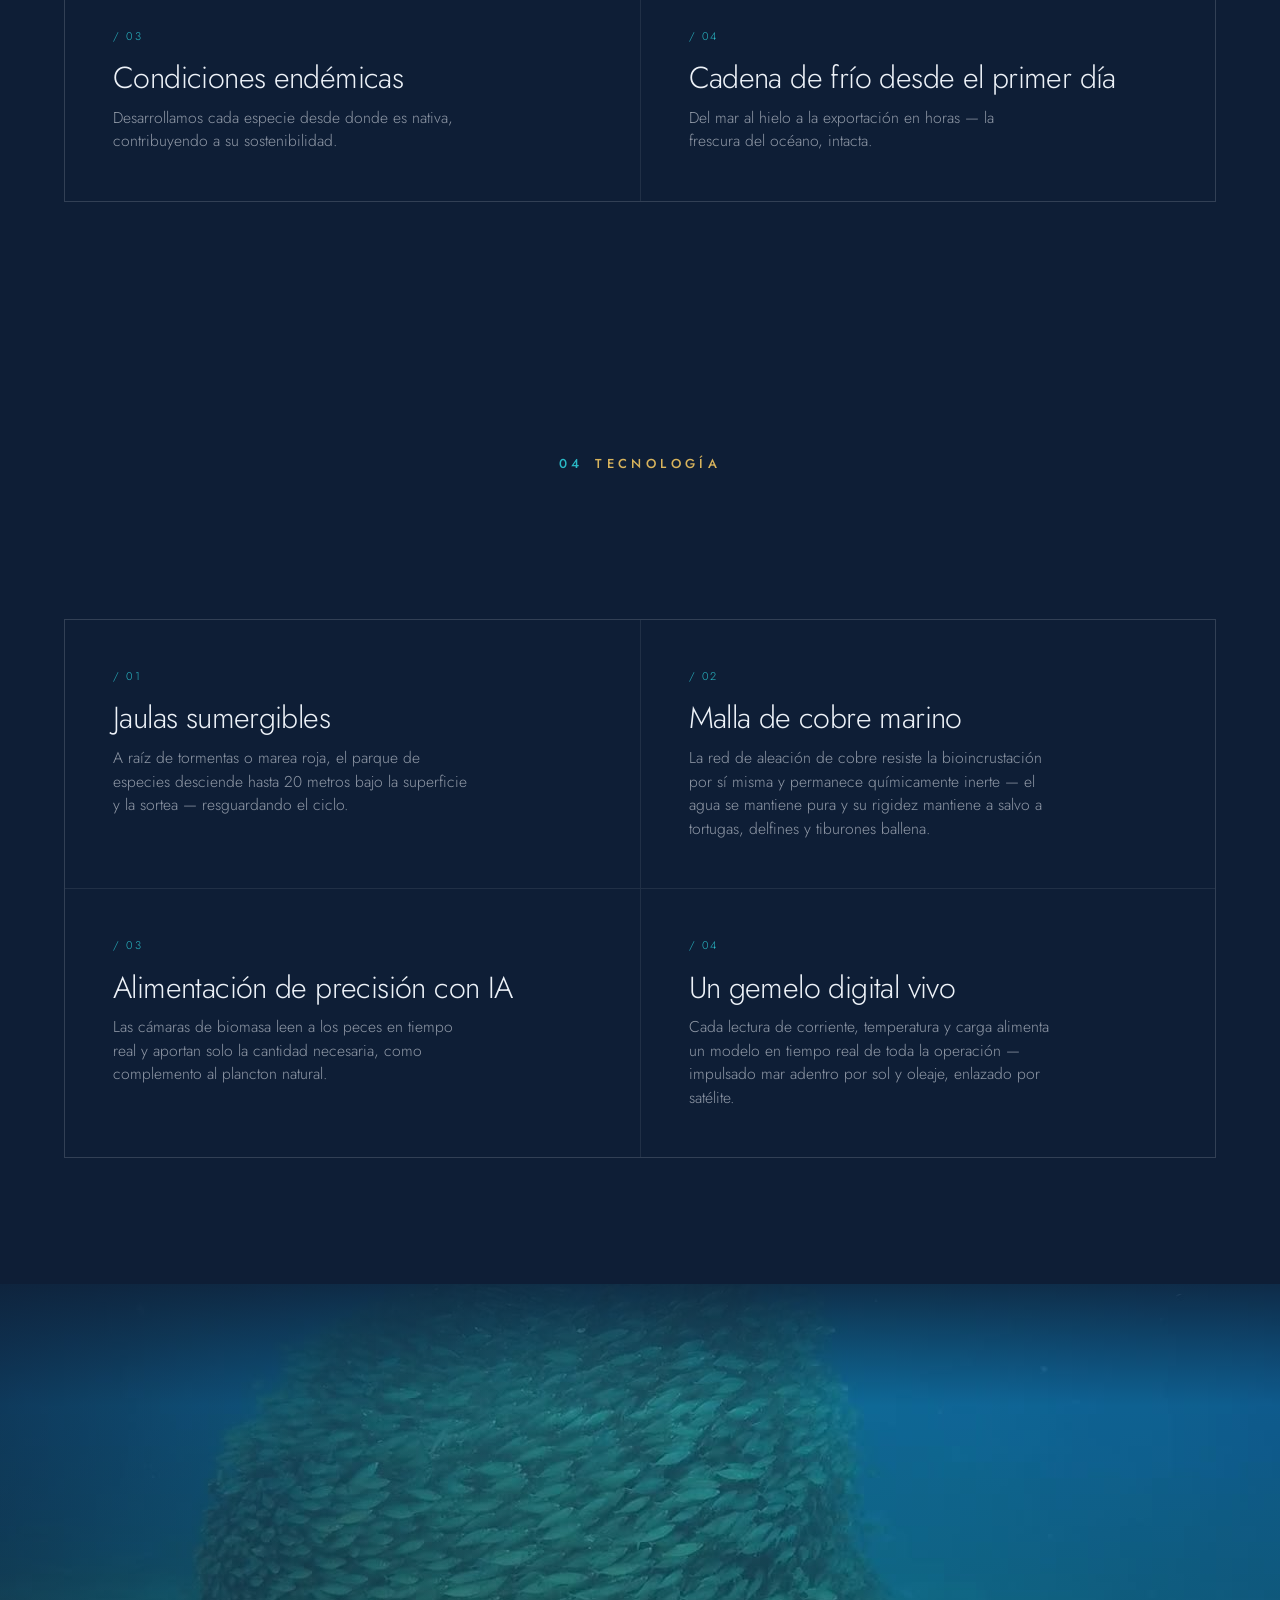
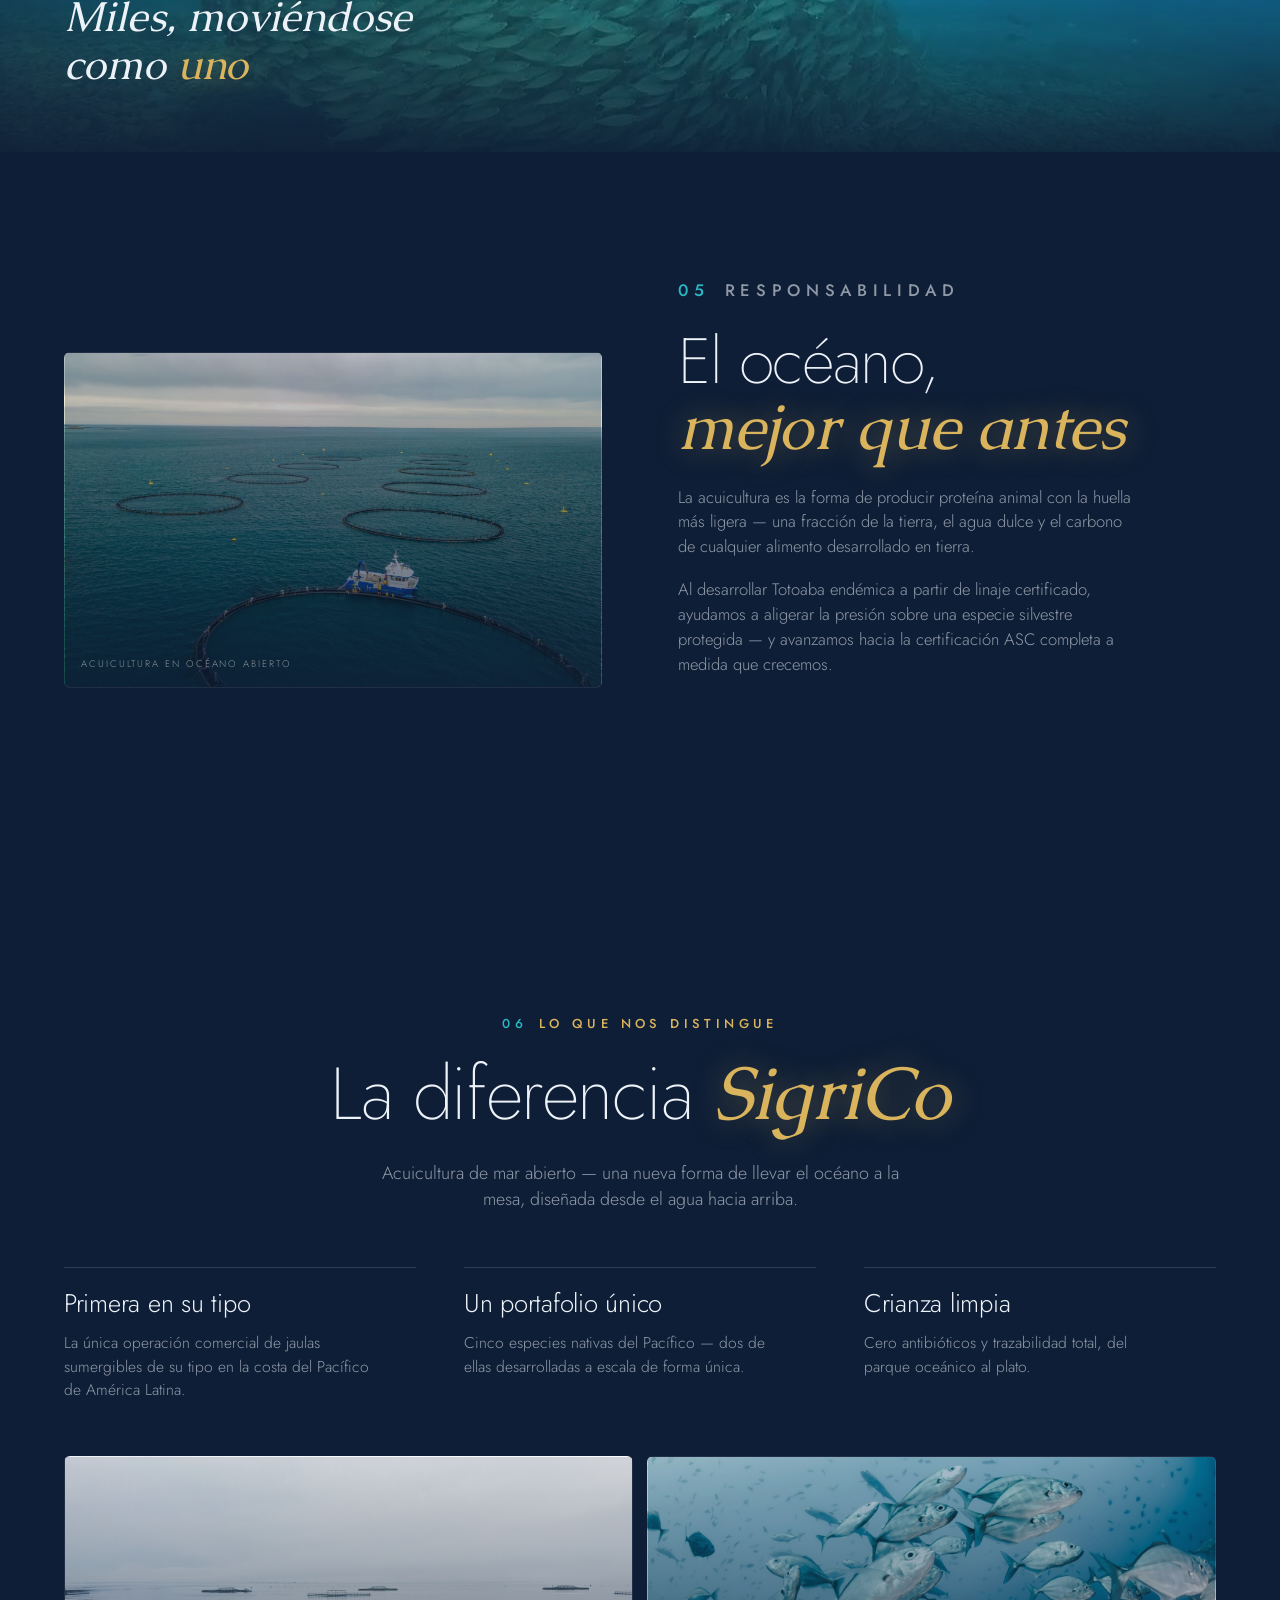
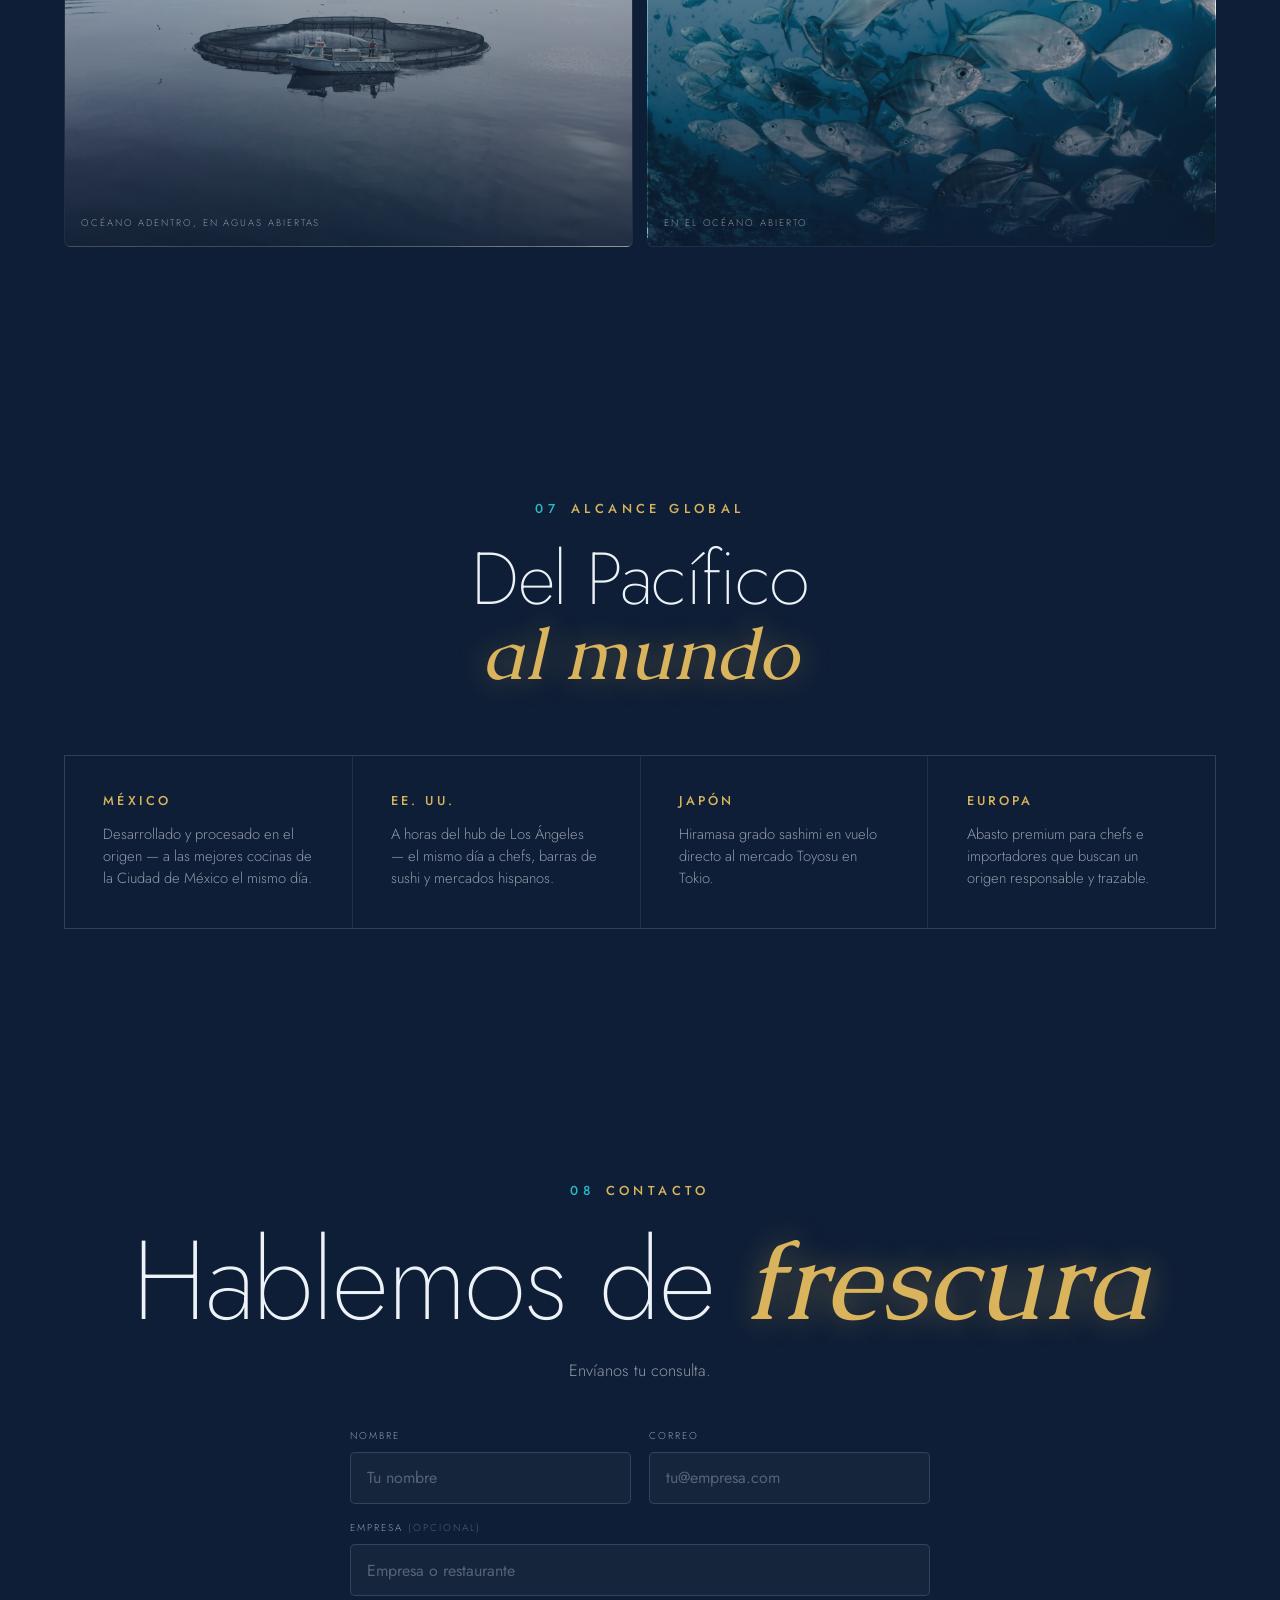
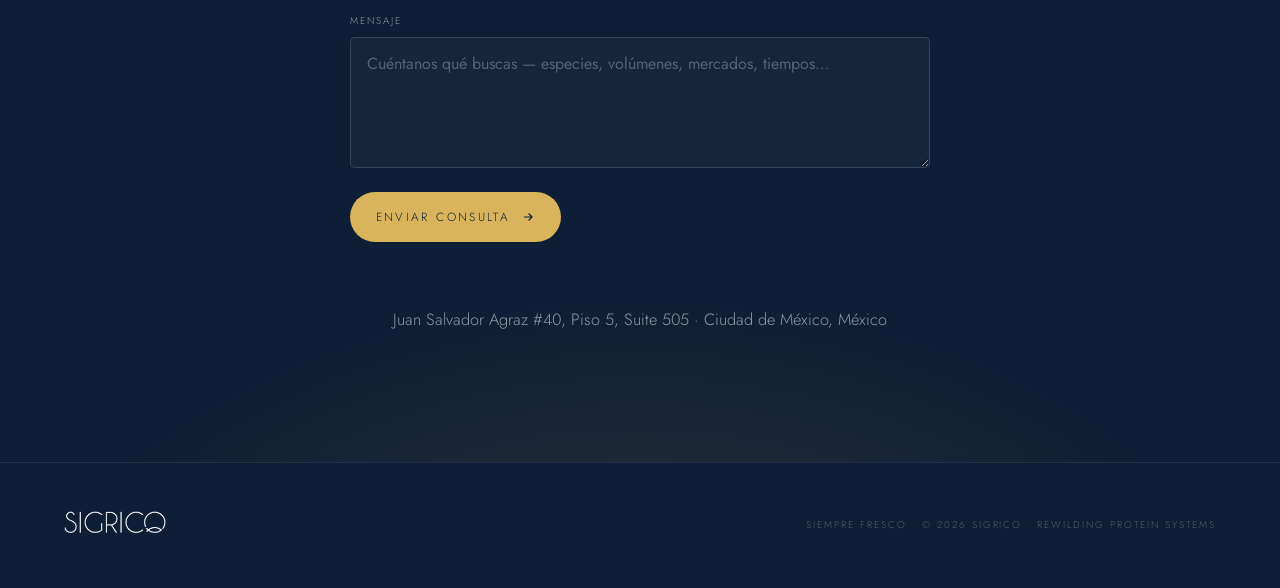
==== commit 5f657c10: "ES copy: Crianza limpia + 'del parque oceánico al plato'; photos mar->océano; México 'el mismo día';" ====
--- a/es.html
+++ b/es.html
@@ -208,24 +208,24 @@
       <div style="text-align:center;">
         <p class="eyebrow reveal"><span class="idx">04</span>Tecnología</p>
         <h2 class="reveal d1" style="font-size:clamp(2rem,6vw,4.6rem);margin-top:1.4rem;">
-          Diseñado para el <span class="serif-it glow">mar abierto</span>
+          Diseñado para el <span class="serif-it glow">océano abierto</span>
         </h2>
       </div>
       <div class="steps">
         <div class="step reveal">
           <div class="step__n">/ 01</div>
           <h3>Jaulas sumergibles</h3>
-          <p>Cuando pasa una tormenta o marea roja, las jaulas descienden de 30 a 65 pies bajo la superficie y la sortean — resguardando un ciclo entero.</p>
+          <p>A raíz de tormentas o marea roja, el parque de especies desciende hasta 20 metros bajo la superficie y la sortea — resguardando el ciclo.</p>
         </div>
         <div class="step reveal d1">
           <div class="step__n">/ 02</div>
           <h3>Malla de cobre marino</h3>
-          <p>La red de aleación de cobre resiste la bioincrustación por sí sola y permanece químicamente inerte — así el agua se mantiene pura, y su forma rígida mantiene a salvo a tortugas, delfines y tiburones ballena.</p>
+          <p>La red de aleación de cobre resiste la bioincrustación por sí misma y permanece químicamente inerte — el agua se mantiene pura y su rigidez mantiene a salvo a tortugas, delfines y tiburones ballena.</p>
         </div>
         <div class="step reveal d2">
           <div class="step__n">/ 03</div>
           <h3>Alimentación de precisión con IA</h3>
-          <p>Las cámaras de biomasa leen a los peces en tiempo real y detienen la alimentación en cuanto un pellet pasa de largo — menos desperdicio, agua más limpia.</p>
+          <p>Las cámaras de biomasa leen a los peces en tiempo real y aportan solo la cantidad necesaria, como complemento al plancton natural.</p>
         </div>
         <div class="step reveal d3">
           <div class="step__n">/ 04</div>
@@ -247,12 +247,12 @@
     <section class="section split rev" id="sustainability">
       <div class="split__media reveal">
         <div class="media wide photo" style="--img:url('images/ocean-aerial.jpg')">
-          <span class="media__label">Acuicultura de mar abierto</span>
+          <span class="media__label">Acuicultura en océano abierto</span>
         </div>
       </div>
       <div class="split__body">
         <p class="eyebrow reveal"><span class="idx">05</span>Responsabilidad</p>
-        <h2 class="reveal d1">El mar,<br /><span class="serif-it glow">mejor que antes</span></h2>
+        <h2 class="reveal d1">El océano,<br /><span class="serif-it glow">mejor que antes</span></h2>
         <p class="reveal d2">
           La acuicultura es la forma de producir proteína animal con la huella más ligera — una fracción
           de la tierra, el agua dulce y el carbono de cualquier alimento desarrollado en tierra.
@@ -288,17 +288,17 @@
           <p>Cinco especies nativas del Pacífico — dos de ellas desarrolladas a escala de forma única.</p>
         </div>
         <div class="diff__item reveal d2">
-          <h3>Desarrollo limpio</h3>
-          <p>Cero antibióticos y trazabilidad total, de la jaula al plato.</p>
+          <h3>Crianza limpia</h3>
+          <p>Cero antibióticos y trazabilidad total, del parque oceánico al plato.</p>
         </div>
       </div>
 
       <div class="diff__media">
         <div class="media photo reveal" style="--img:url('images/ocean-cage.jpg')">
-          <span class="media__label">Mar adentro, en aguas abiertas</span>
+          <span class="media__label">Océano adentro, en aguas abiertas</span>
         </div>
         <div class="media photo reveal d1" style="--img:url('images/fish-school.jpg')">
-          <span class="media__label">En el mar abierto</span>
+          <span class="media__label">En el océano abierto</span>
         </div>
       </div>
     </section>
@@ -310,9 +310,9 @@
         <h2 class="reveal d1">Del Pacífico<br /><span class="serif-it glow">al mundo</span></h2>
       </div>
       <div class="markets">
-        <div class="market reveal"><h3>México</h3><p>Desarrollado y procesado en el origen — a las mejores cocinas de la Ciudad de México en un día.</p></div>
+        <div class="market reveal"><h3>México</h3><p>Desarrollado y procesado en el origen — a las mejores cocinas de la Ciudad de México el mismo día.</p></div>
         <div class="market reveal d1"><h3>EE. UU.</h3><p>A horas del hub de Los Ángeles — el mismo día a chefs, barras de sushi y mercados hispanos.</p></div>
-        <div class="market reveal d2"><h3>Japón</h3><p>Hiramasa grado sashimi al mercado Toyosu de Tokio — un vuelo más corto que el de cualquier proveedor australiano.</p></div>
+        <div class="market reveal d2"><h3>Japón</h3><p>Hiramasa grado sashimi en vuelo directo al mercado Toyosu en Tokio.</p></div>
         <div class="market reveal d3"><h3>Europa</h3><p>Abasto premium para chefs e importadores que buscan un origen responsable y trazable.</p></div>
       </div>
     </section>
@@ -321,7 +321,7 @@
     <section class="section contact" id="contact">
       <p class="eyebrow reveal"><span class="idx">08</span>Contacto</p>
       <h2 class="reveal d1">Hablemos de <span class="serif-it glow">frescura</span></h2>
-      <p class="contact__lede reveal d2">Envíanos tu consulta — te respondemos en un día hábil.</p>
+      <p class="contact__lede reveal d2">Envíanos tu consulta.</p>
 
       <!-- Inline AJAX form (FormSubmit, no signup). Inquiries go directly to
            rzambrano@isuriacorp.com. The FIRST submission triggers a one-time activation
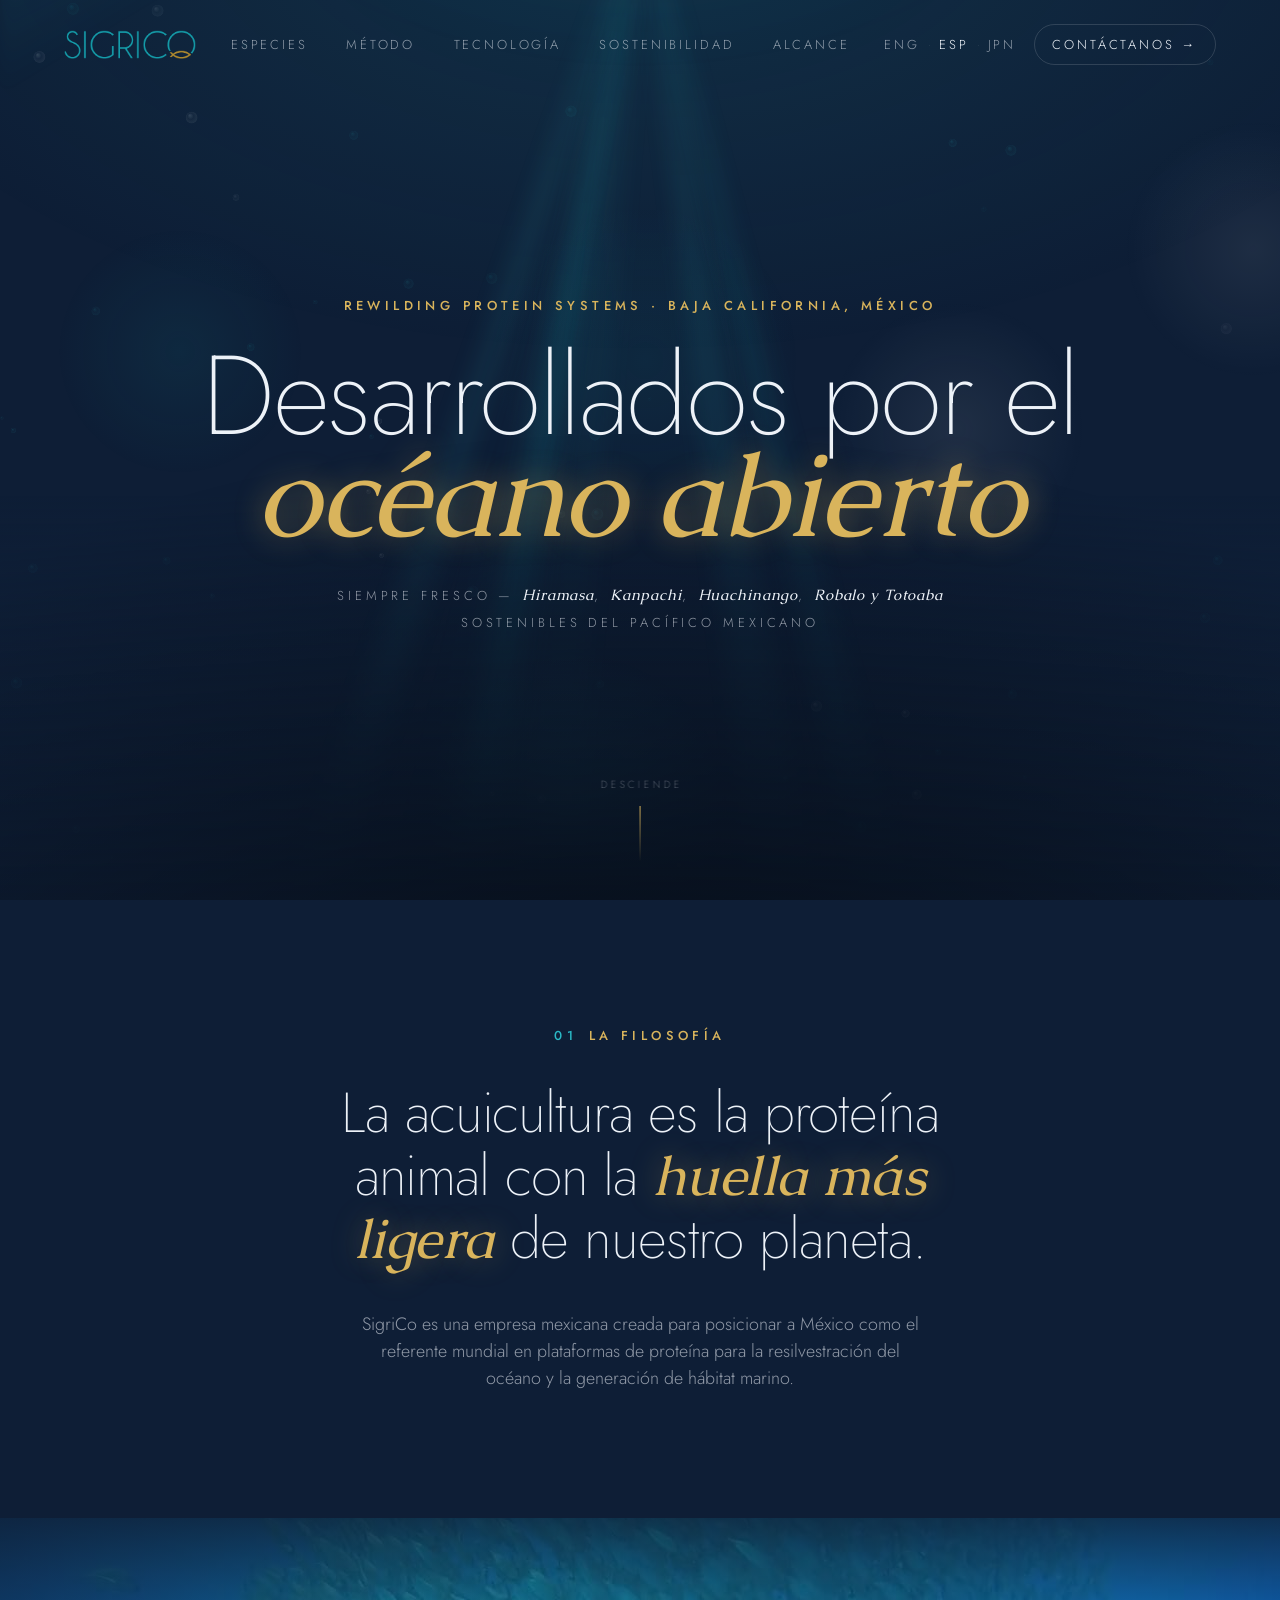
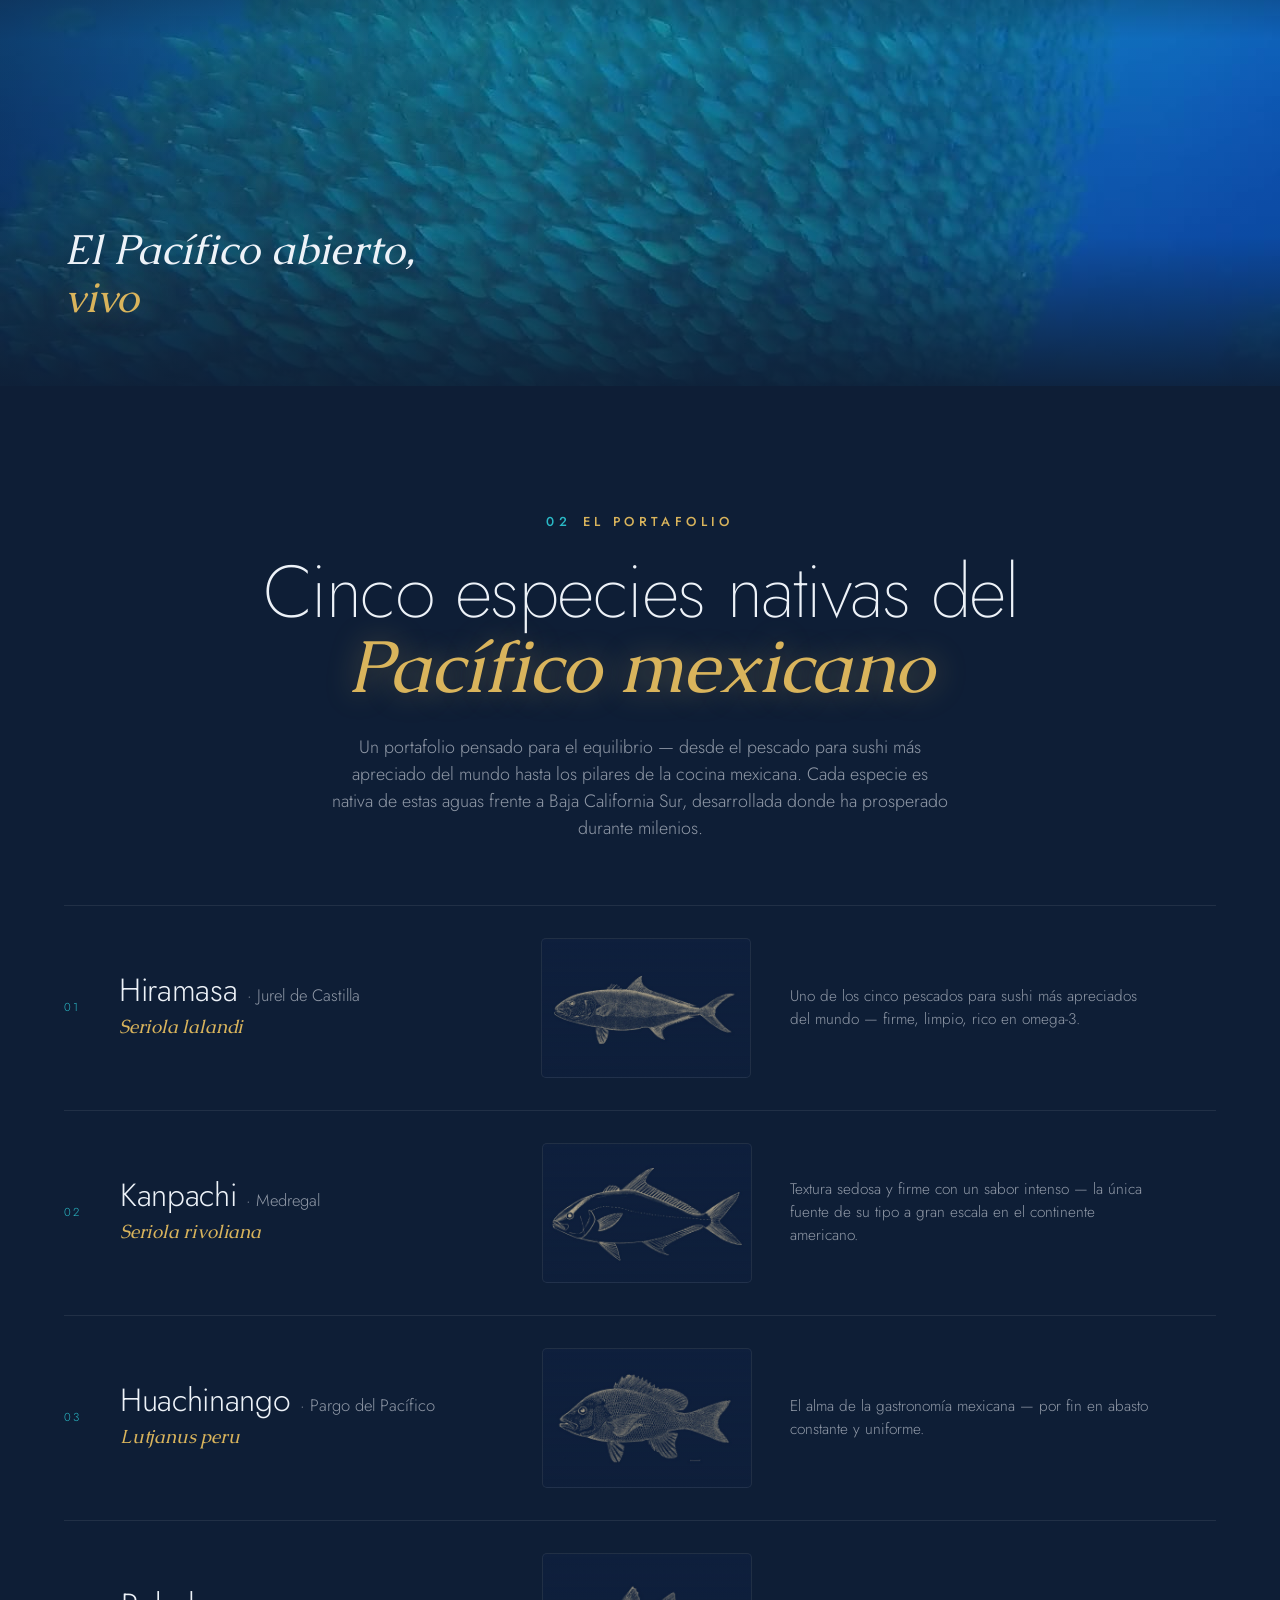
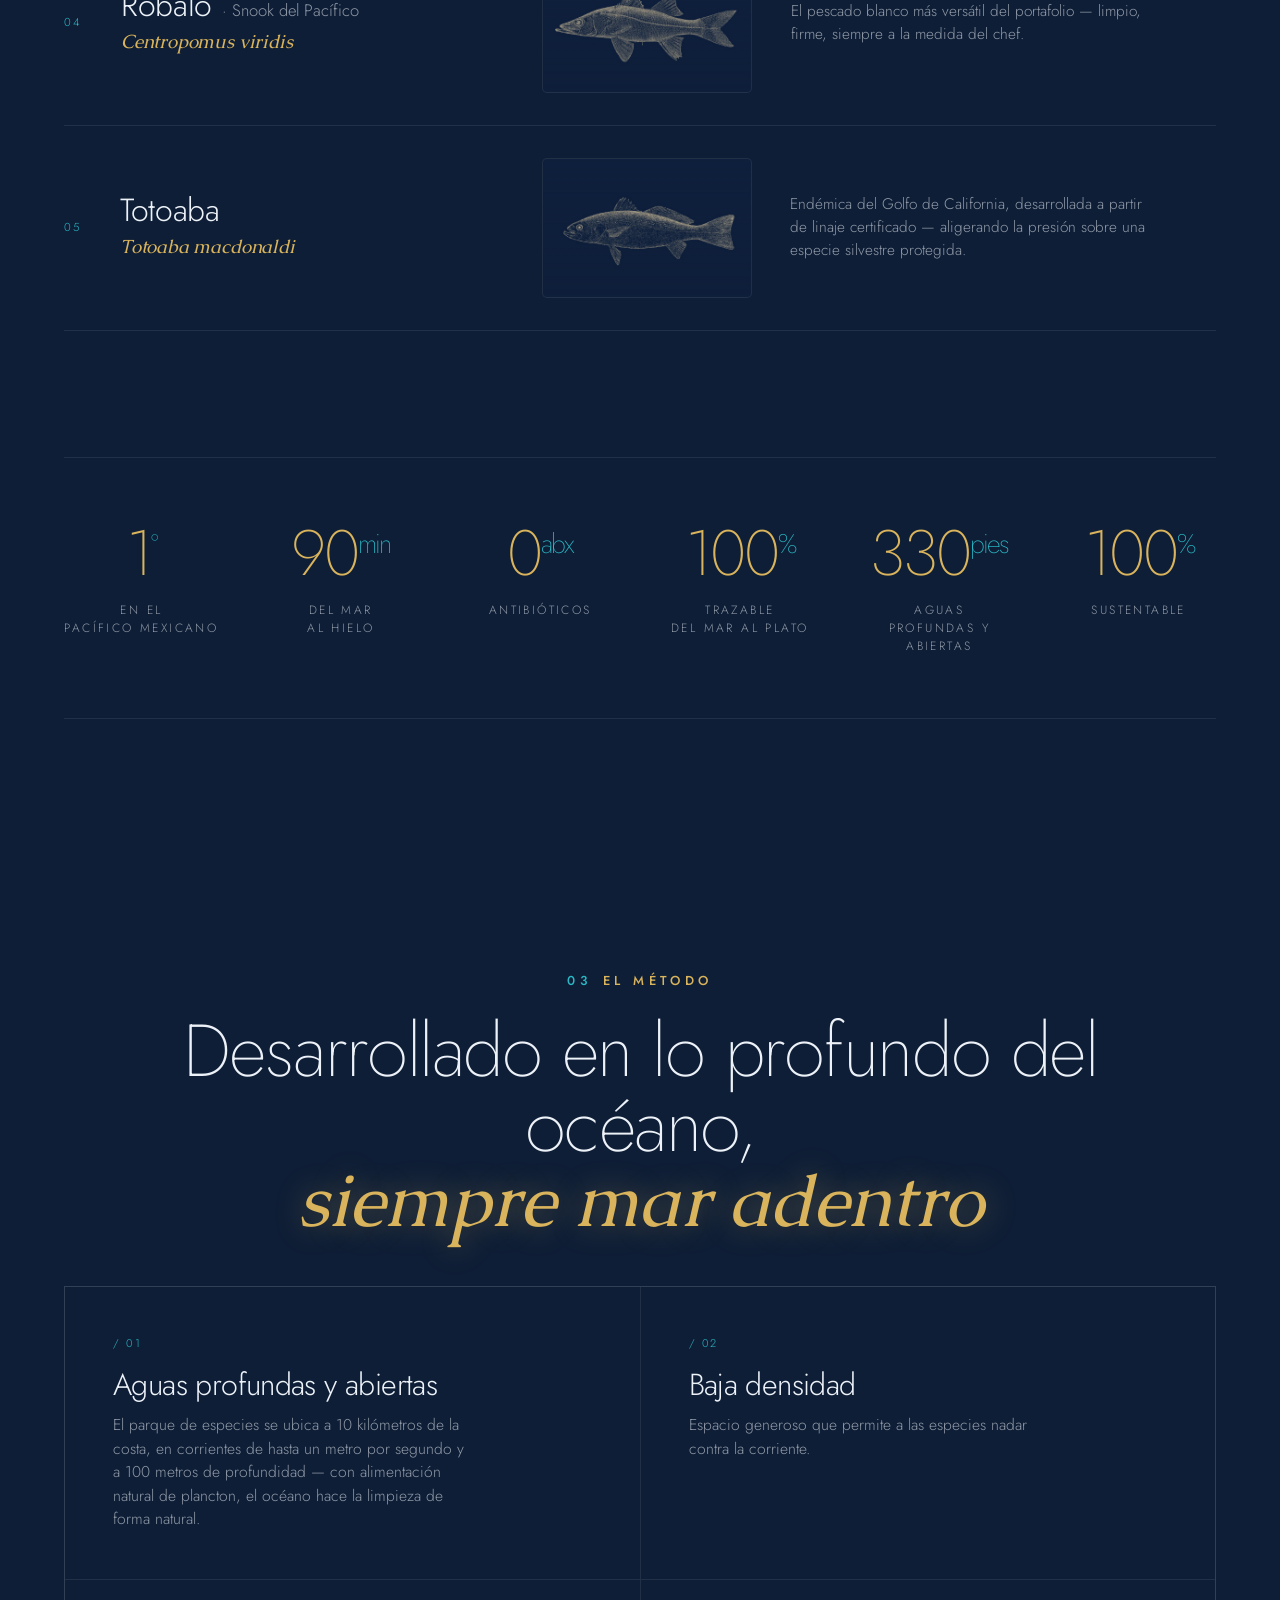
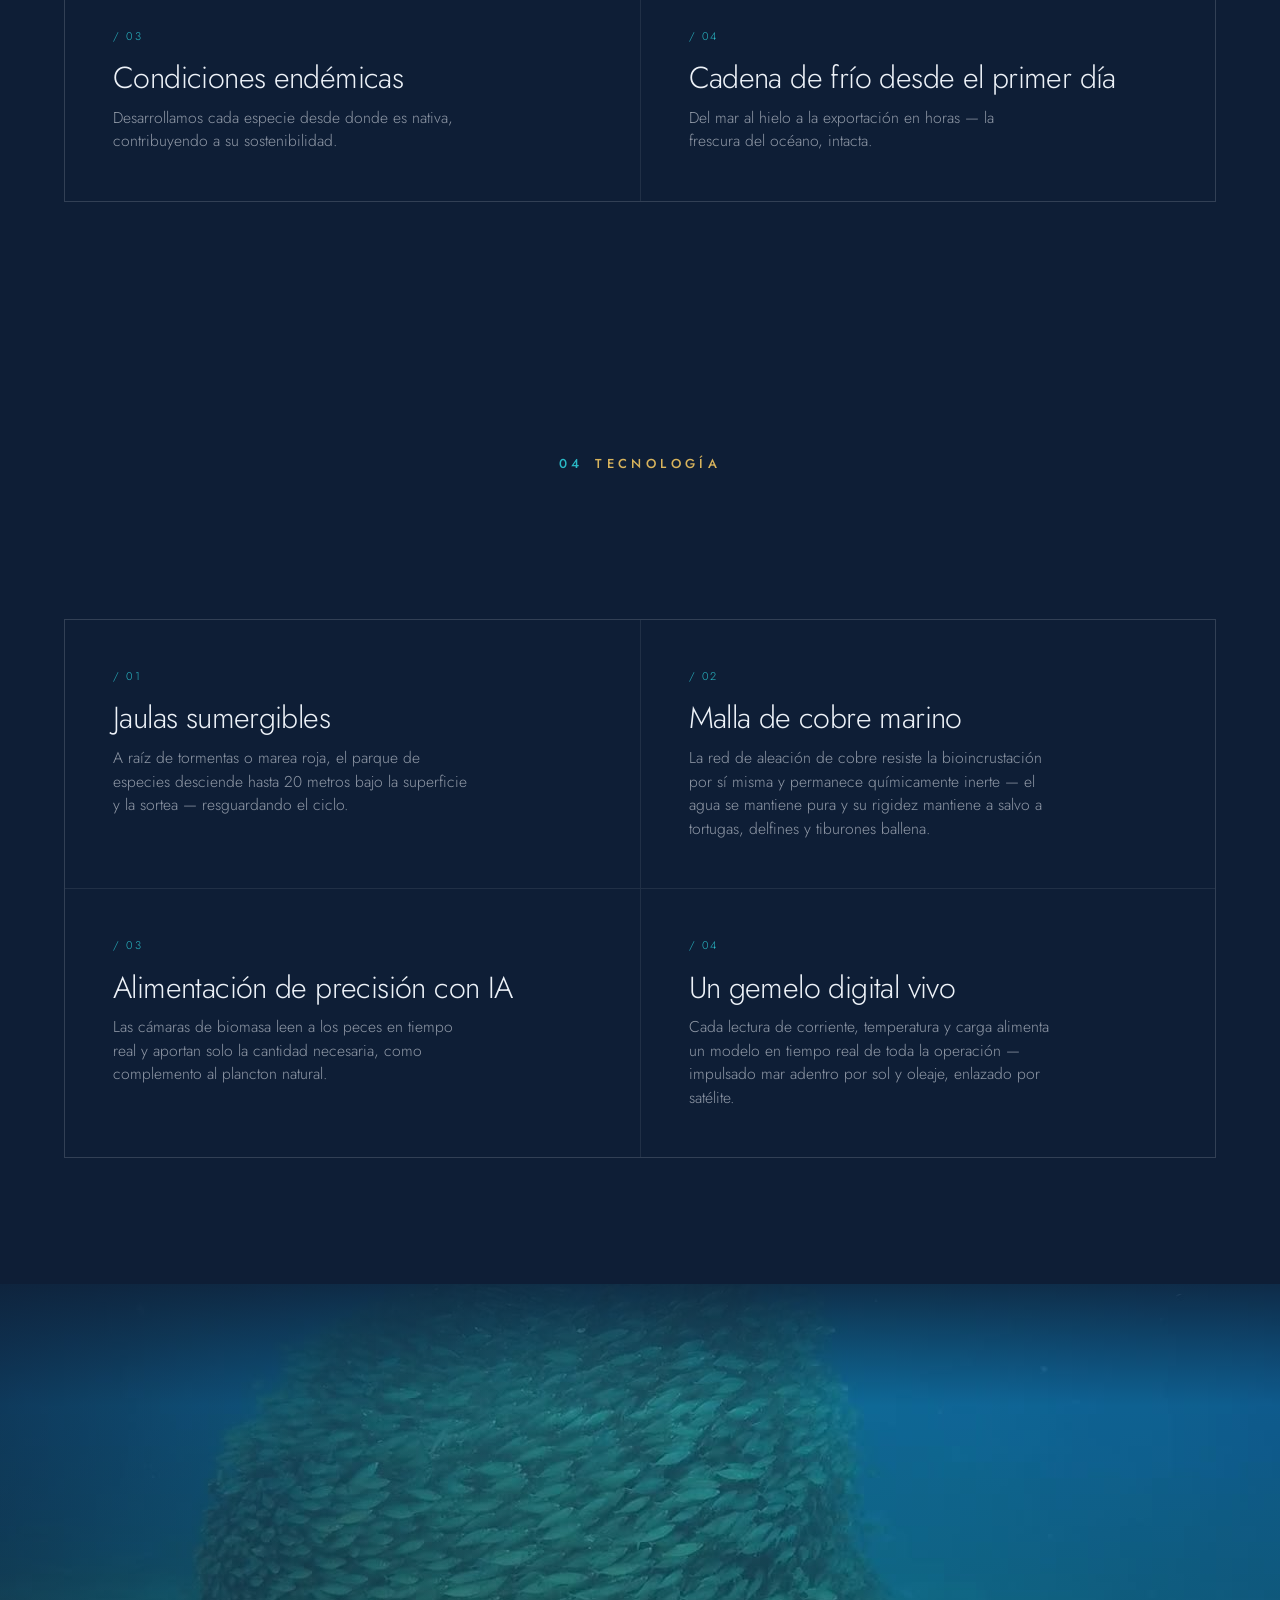
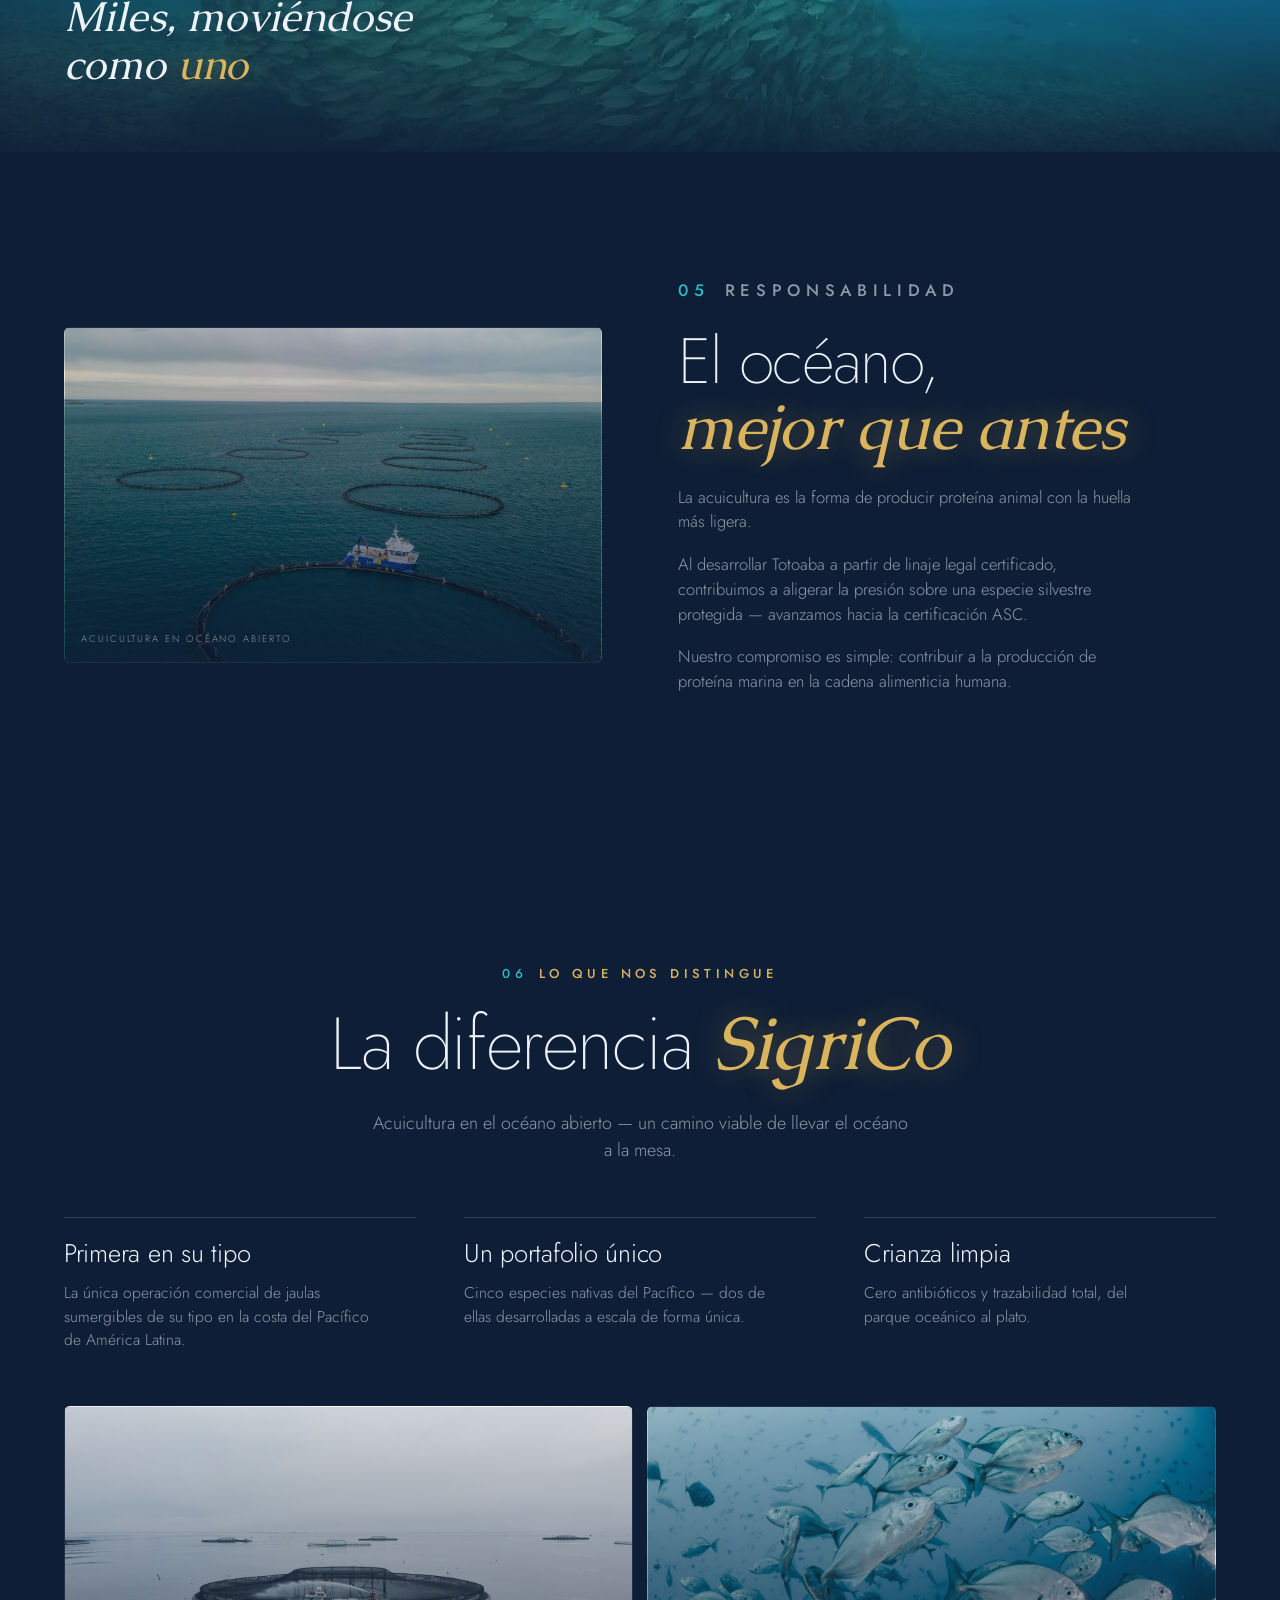
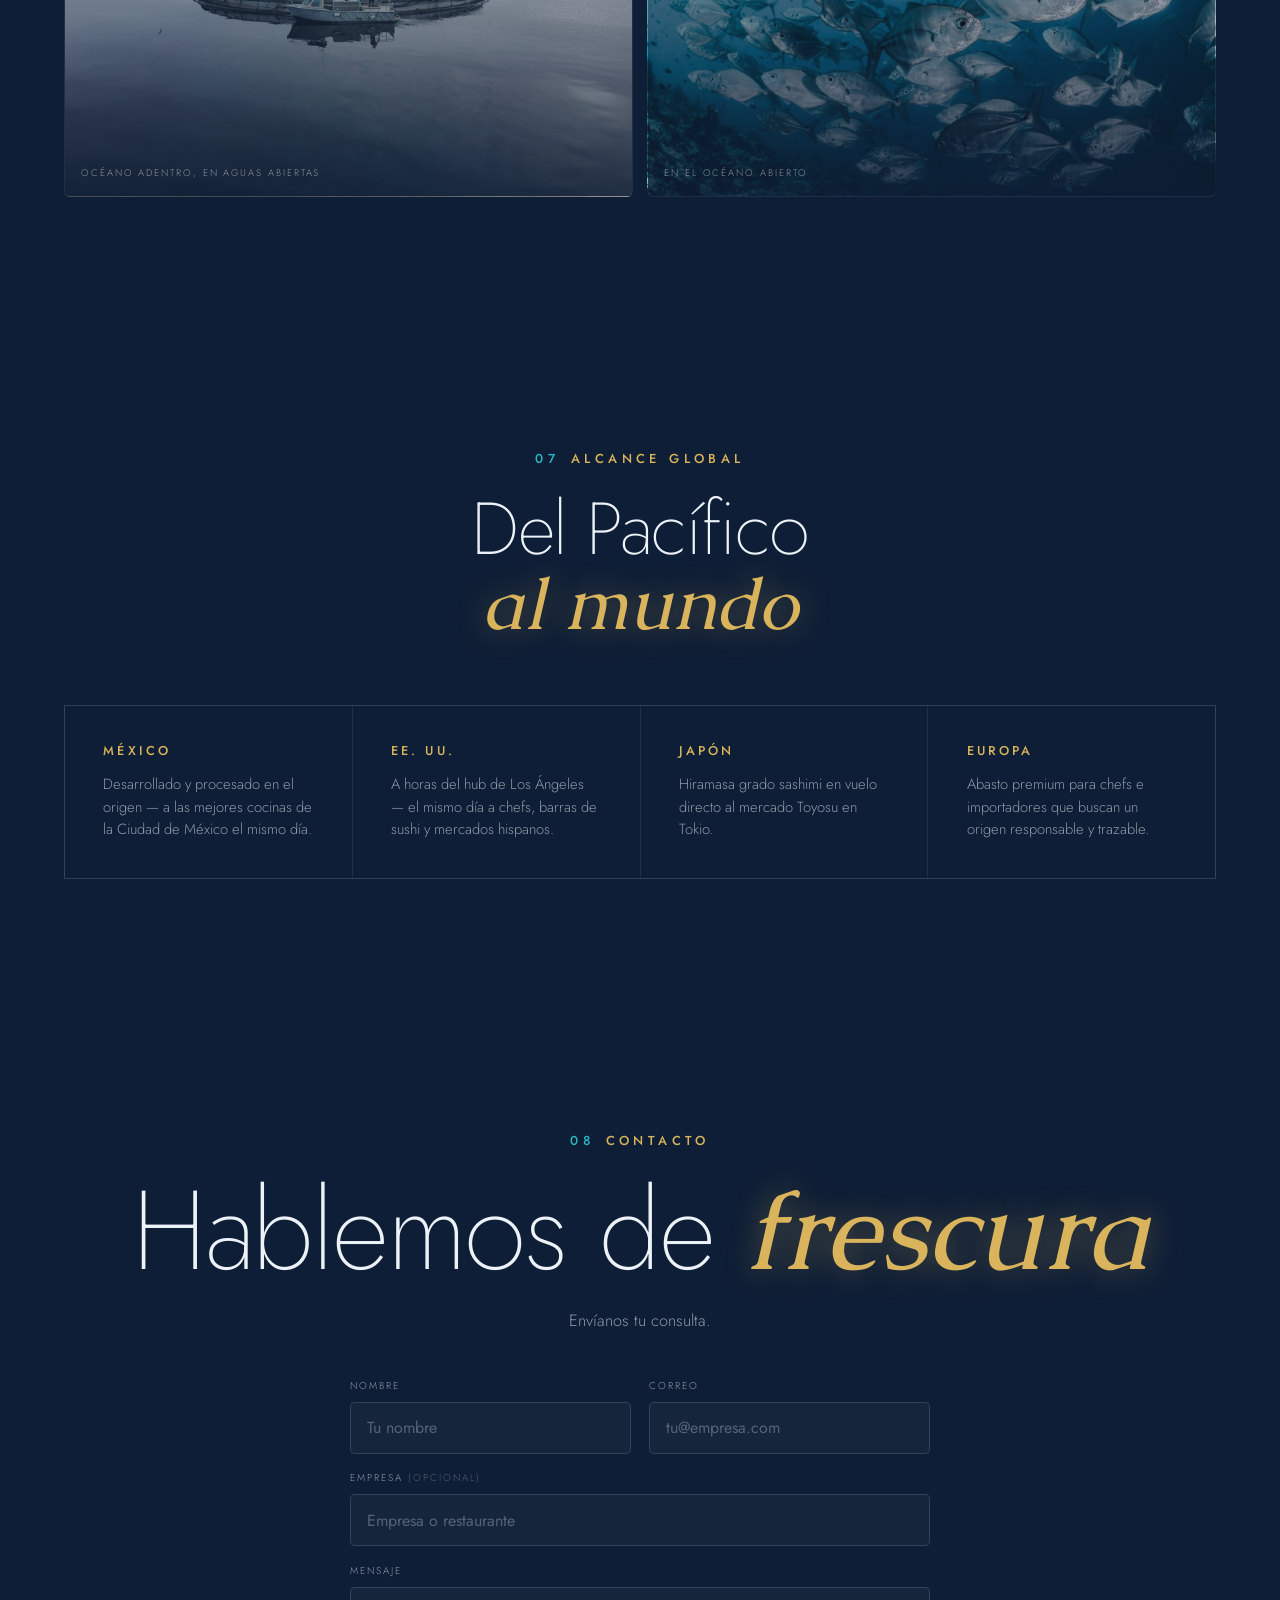
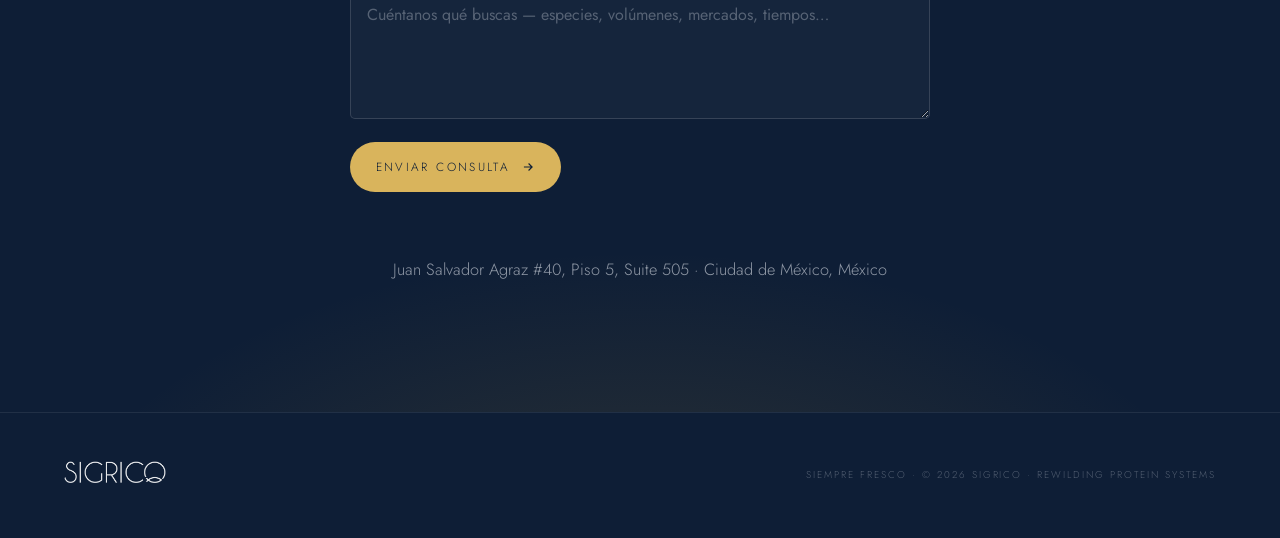
==== commit 671454e3: "ES copy: tech section (océano abierto, 20m cages, copper mesh, plancton feeding), sustainability (El" ====
--- a/es.html
+++ b/es.html
@@ -254,15 +254,14 @@
         <p class="eyebrow reveal"><span class="idx">05</span>Responsabilidad</p>
         <h2 class="reveal d1">El océano,<br /><span class="serif-it glow">mejor que antes</span></h2>
         <p class="reveal d2">
-          La acuicultura es la forma de producir proteína animal con la huella más ligera — una fracción
-          de la tierra, el agua dulce y el carbono de cualquier alimento desarrollado en tierra.
+          La acuicultura es la forma de producir proteína animal con la huella más ligera.
         </p>
         <p class="reveal d2">
-          Al desarrollar Totoaba endémica a partir de linaje certificado, ayudamos a aligerar la presión
-          sobre una especie silvestre protegida — y avanzamos hacia la certificación ASC completa a medida que crecemos.
+          Al desarrollar Totoaba a partir de linaje legal certificado, contribuimos a aligerar la presión
+          sobre una especie silvestre protegida — avanzamos hacia la certificación ASC.
         </p>
         <p class="reveal d2">
-          Nuestro compromiso es simple: producir más alimento del océano y devolverle aún más.
+          Nuestro compromiso es simple: contribuir a la producción de proteína marina en la cadena alimenticia humana.
         </p>
       </div>
     </section>
@@ -273,8 +272,7 @@
         <p class="eyebrow reveal"><span class="idx">06</span>Lo que nos distingue</p>
         <h2 class="reveal d1">La diferencia <span class="serif-it glow">SigriCo</span></h2>
         <p class="diff__intro reveal d2">
-          Acuicultura de mar abierto — una nueva forma de llevar el océano a la mesa, diseñada
-          desde el agua hacia arriba.
+          Acuicultura en el océano abierto — un camino viable de llevar el océano a la mesa.
         </p>
       </div>
 
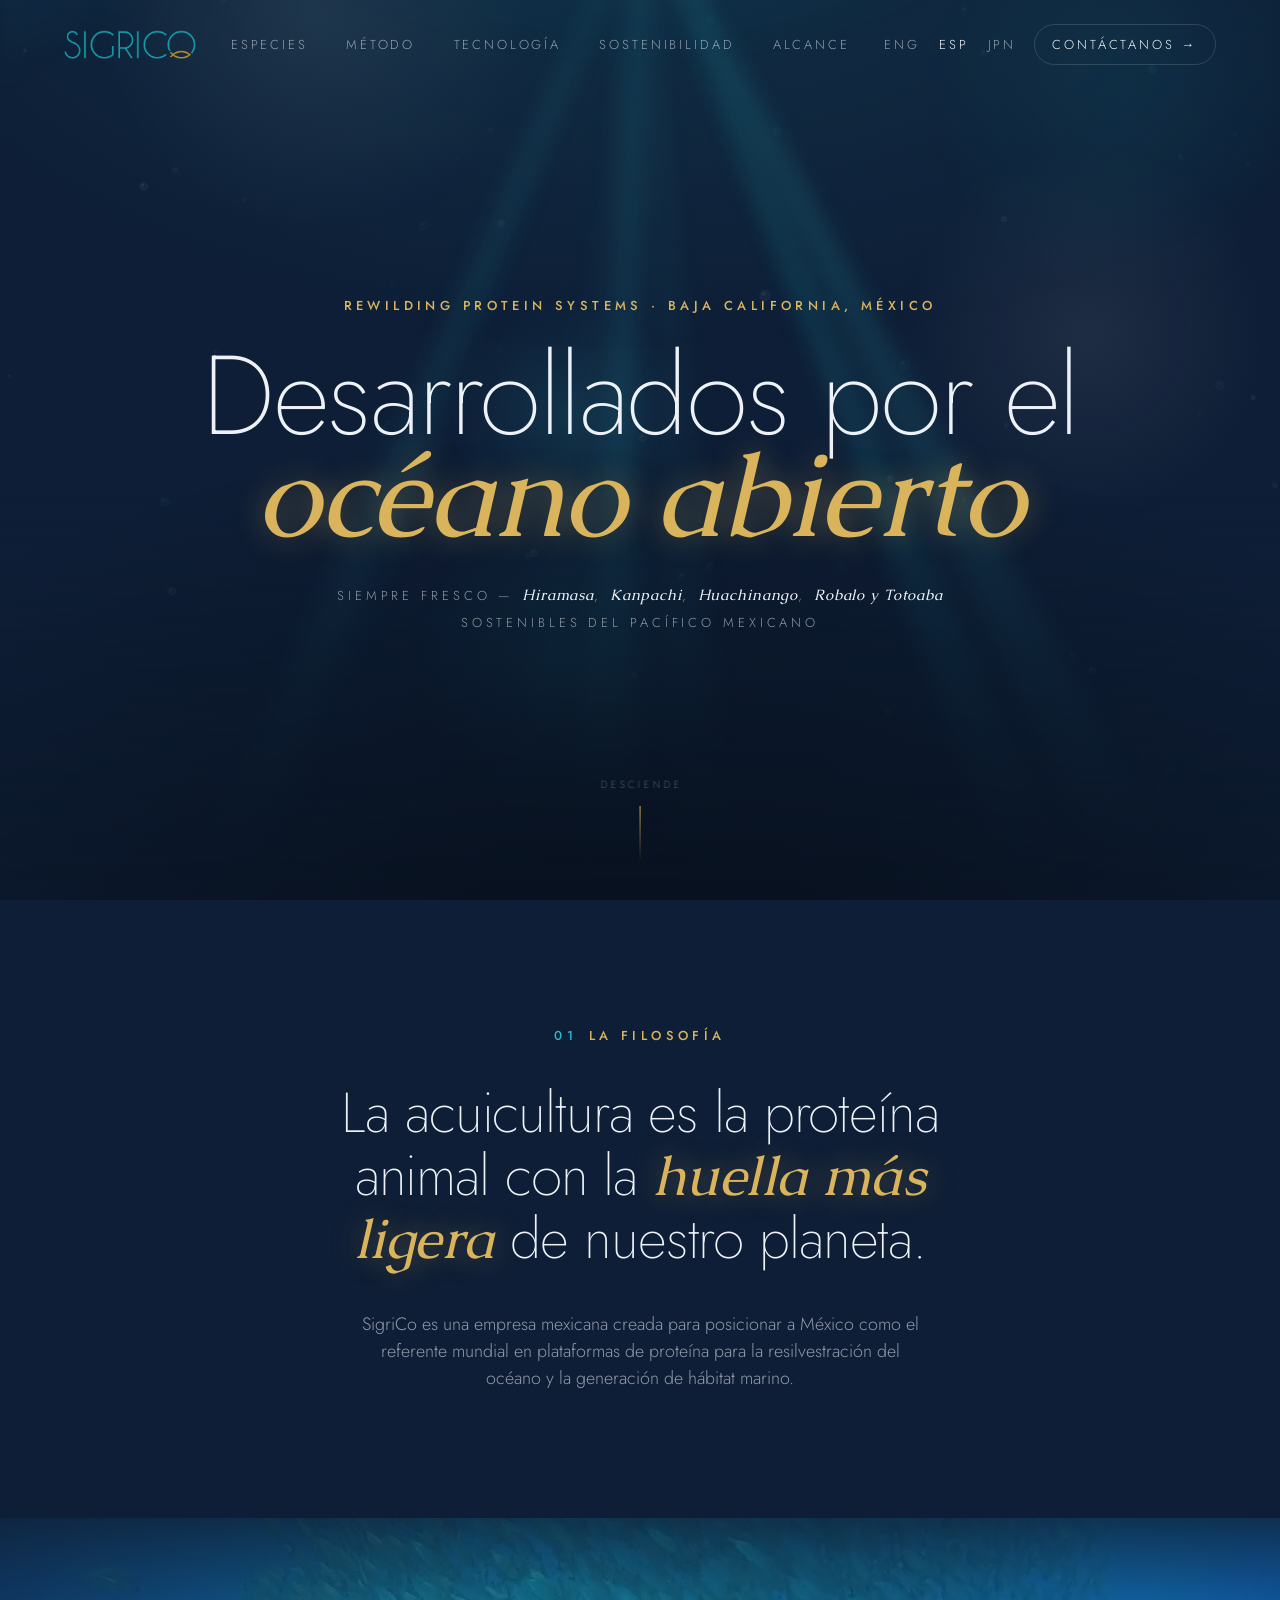
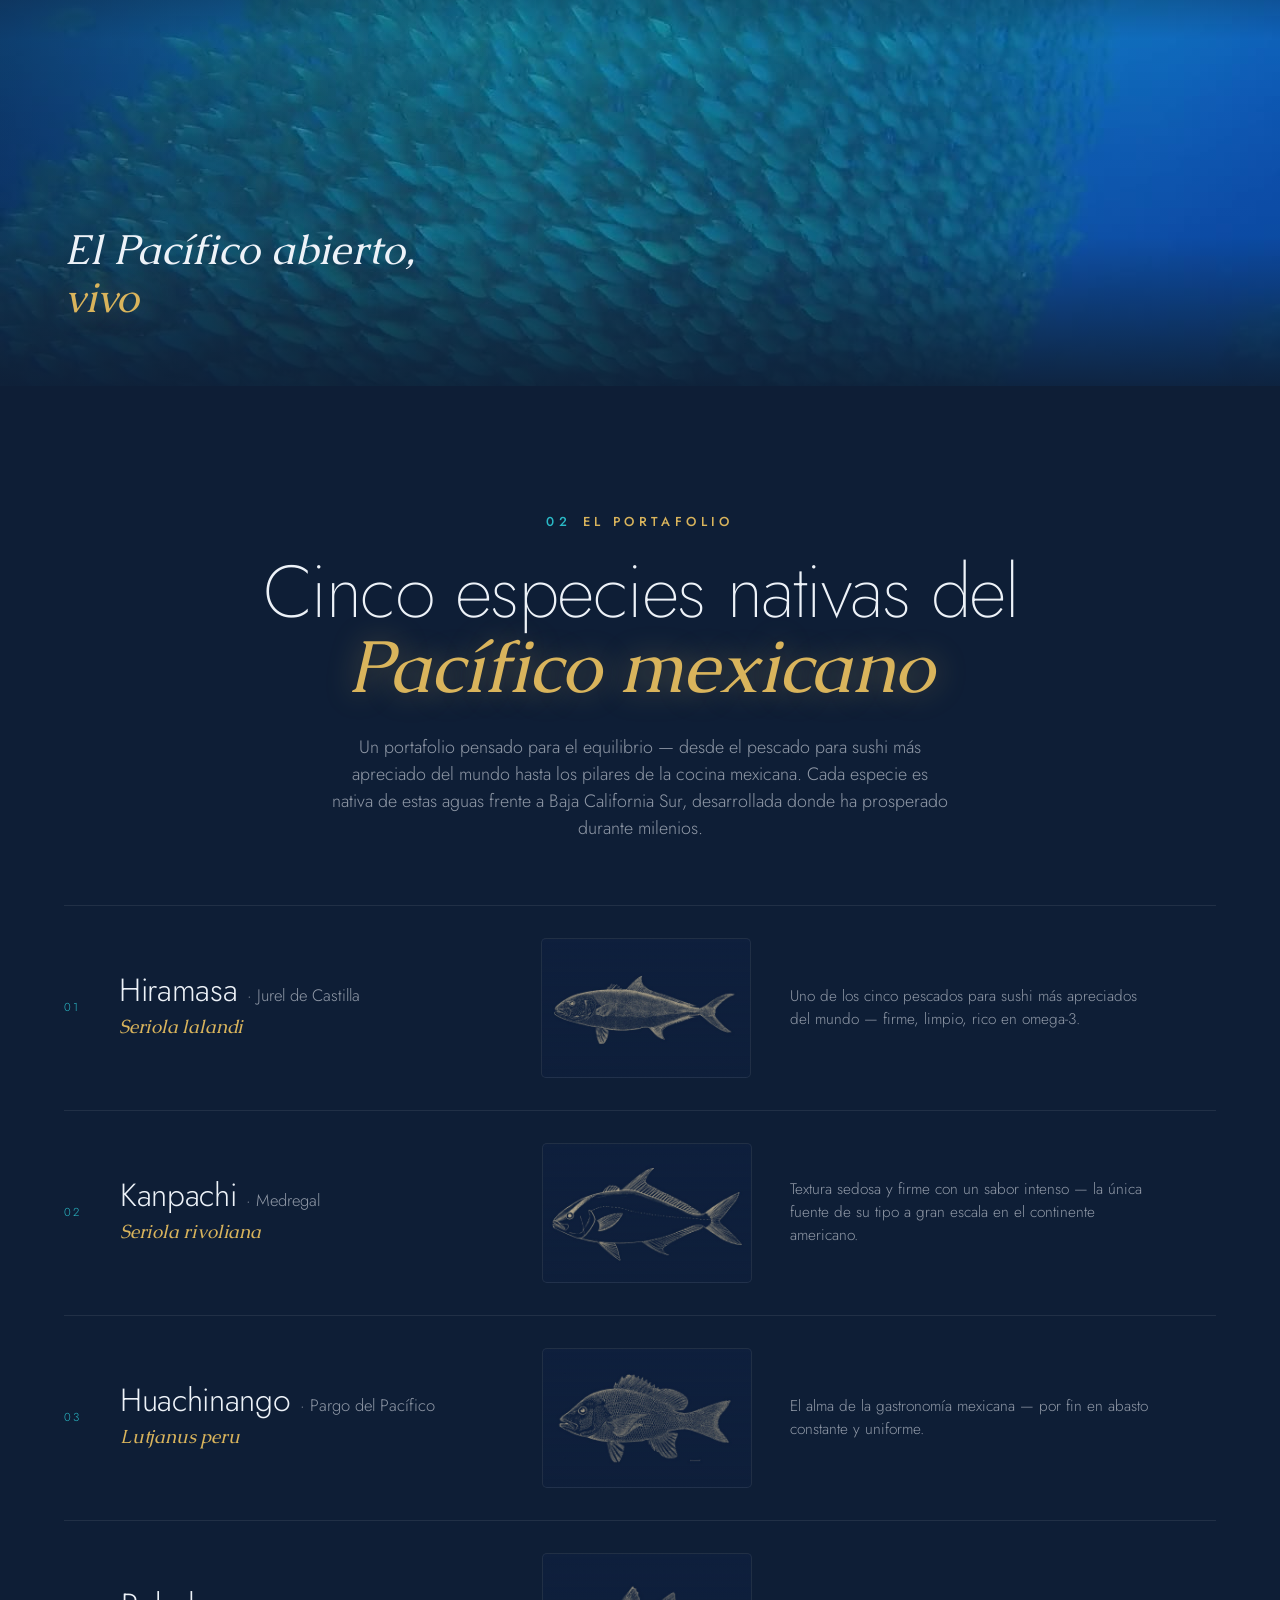
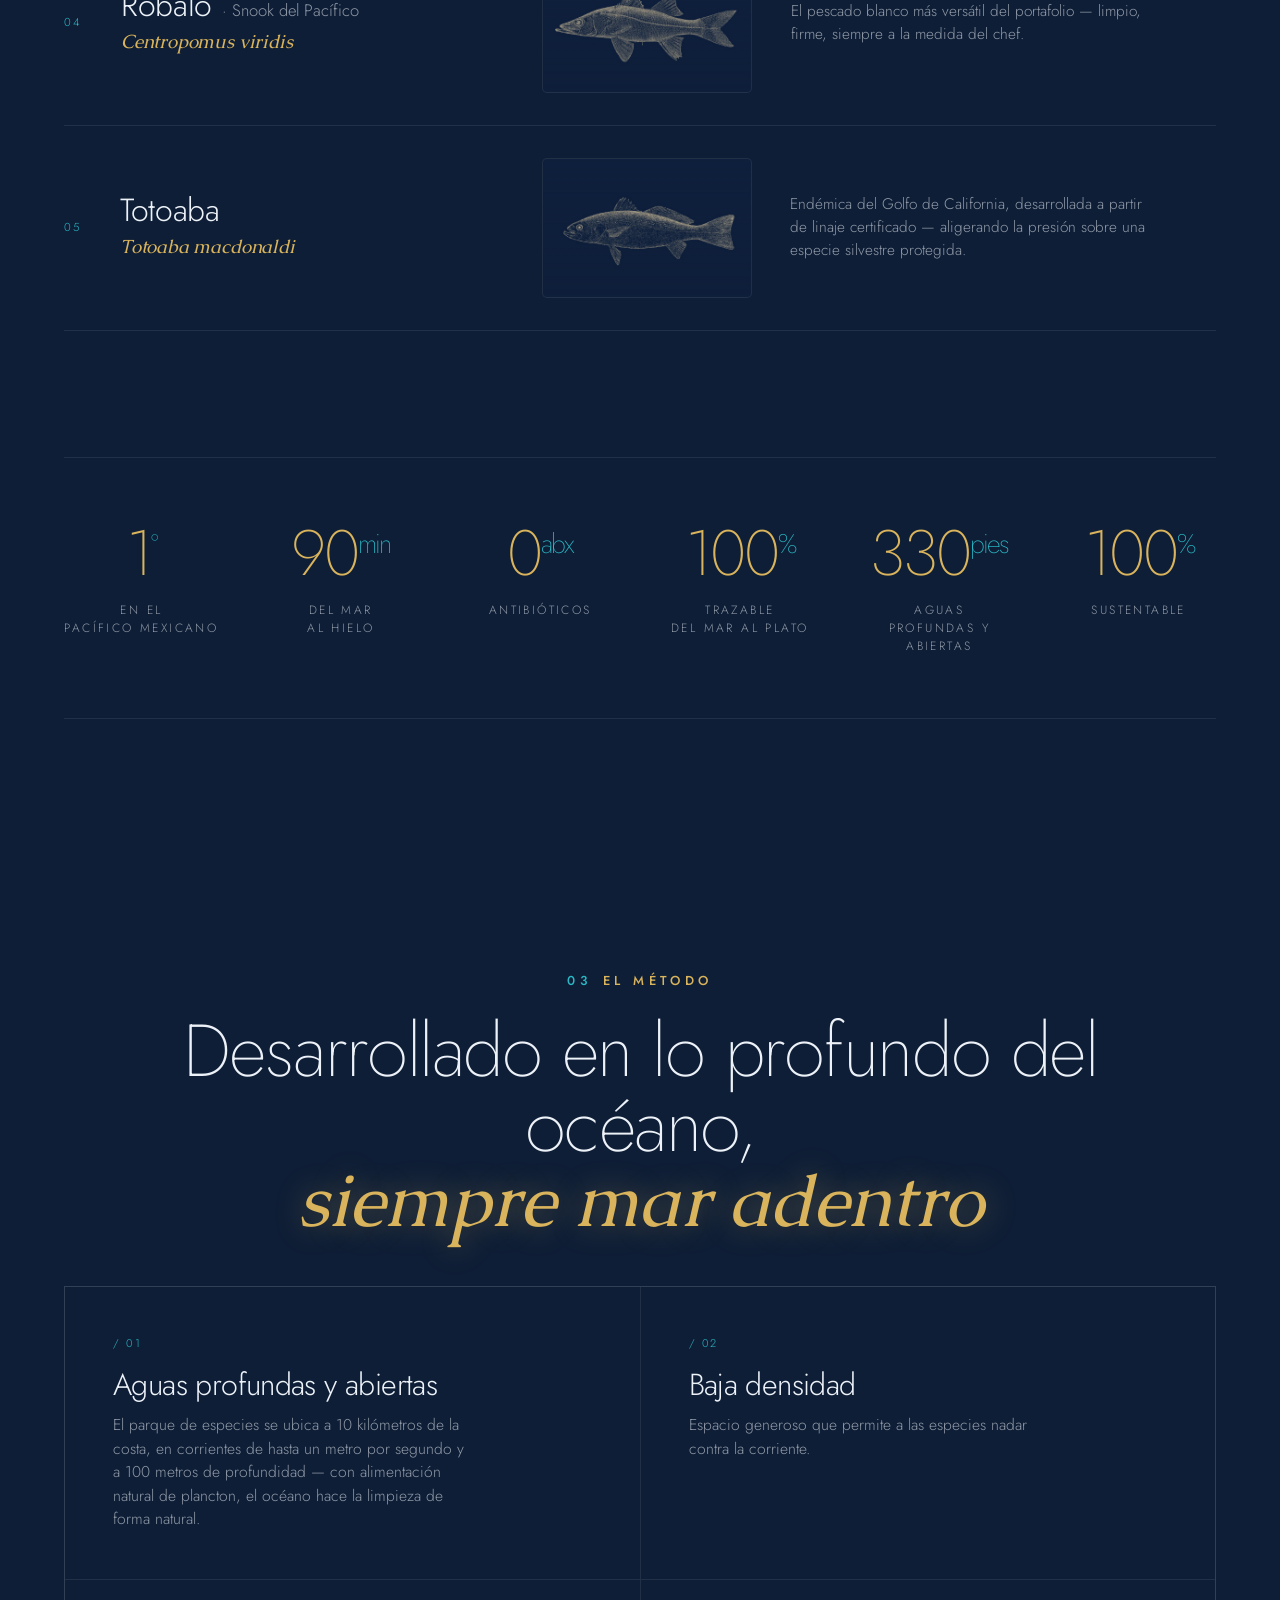
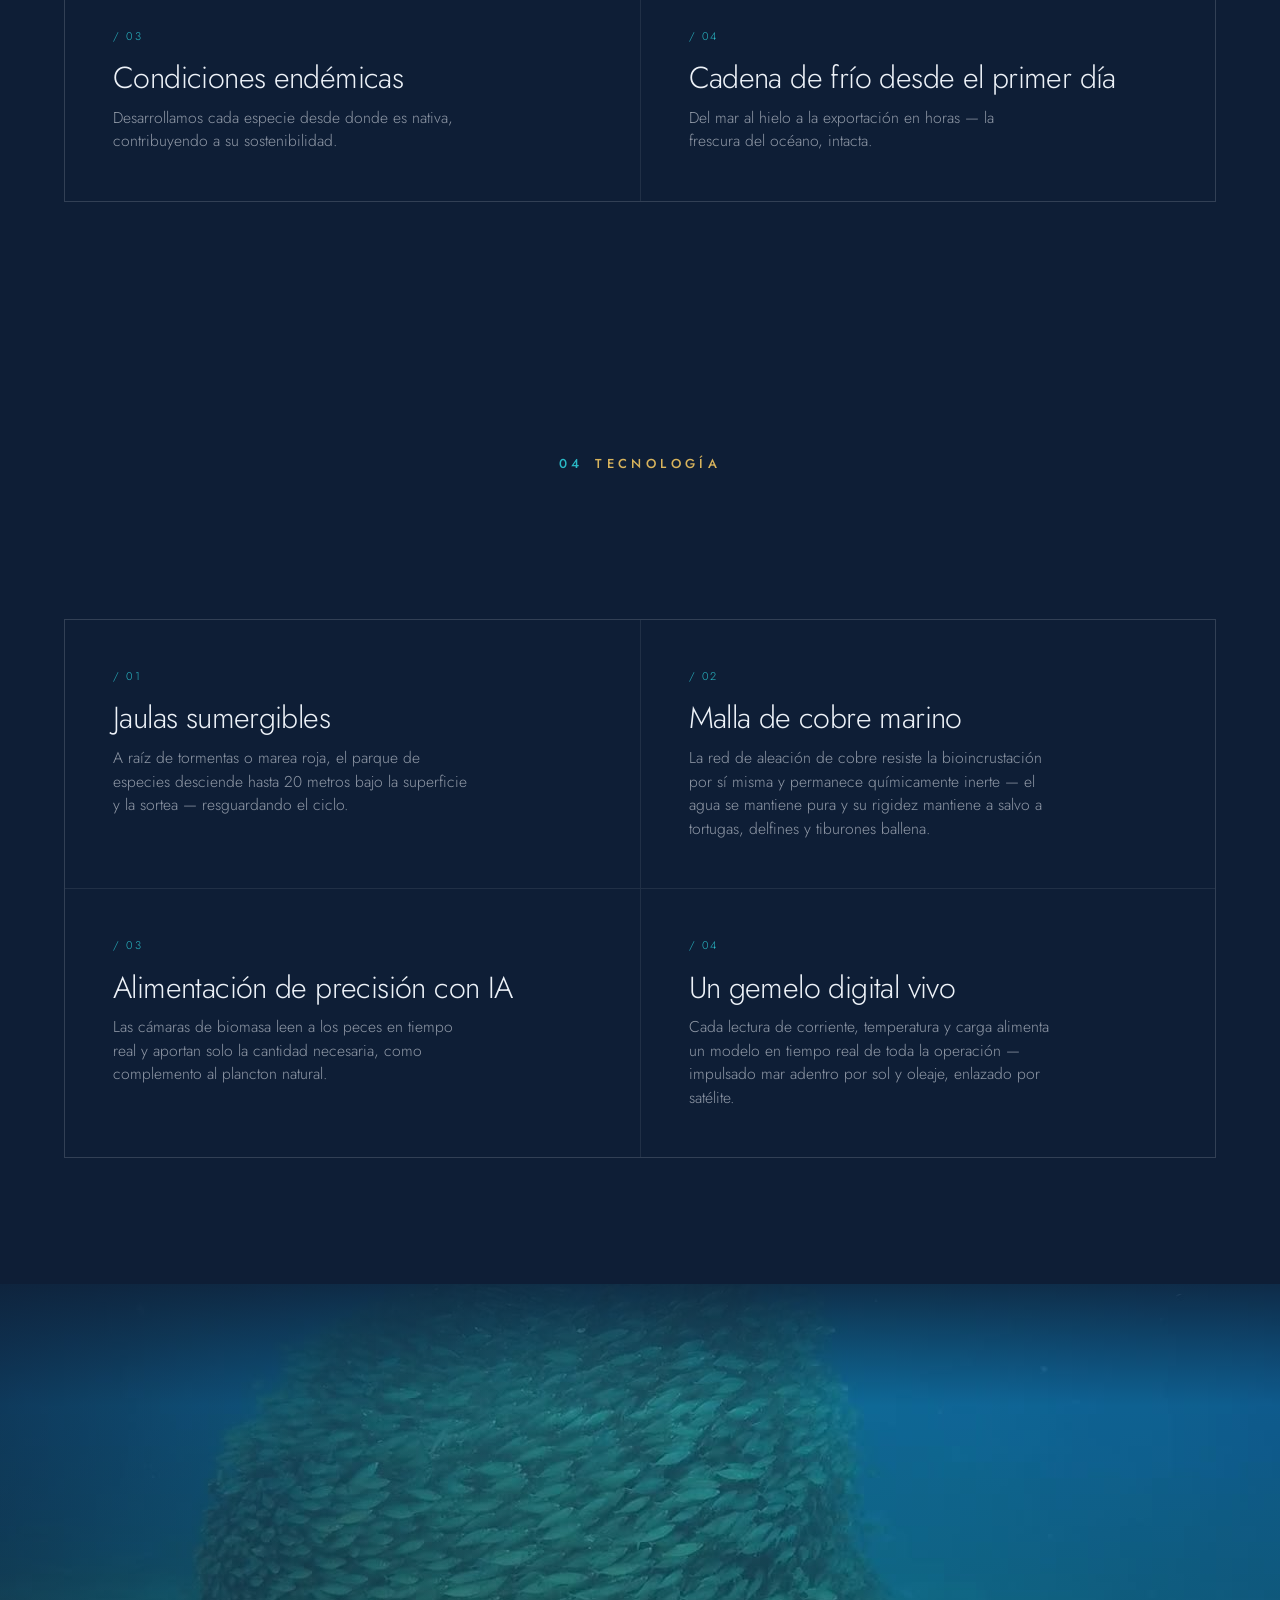
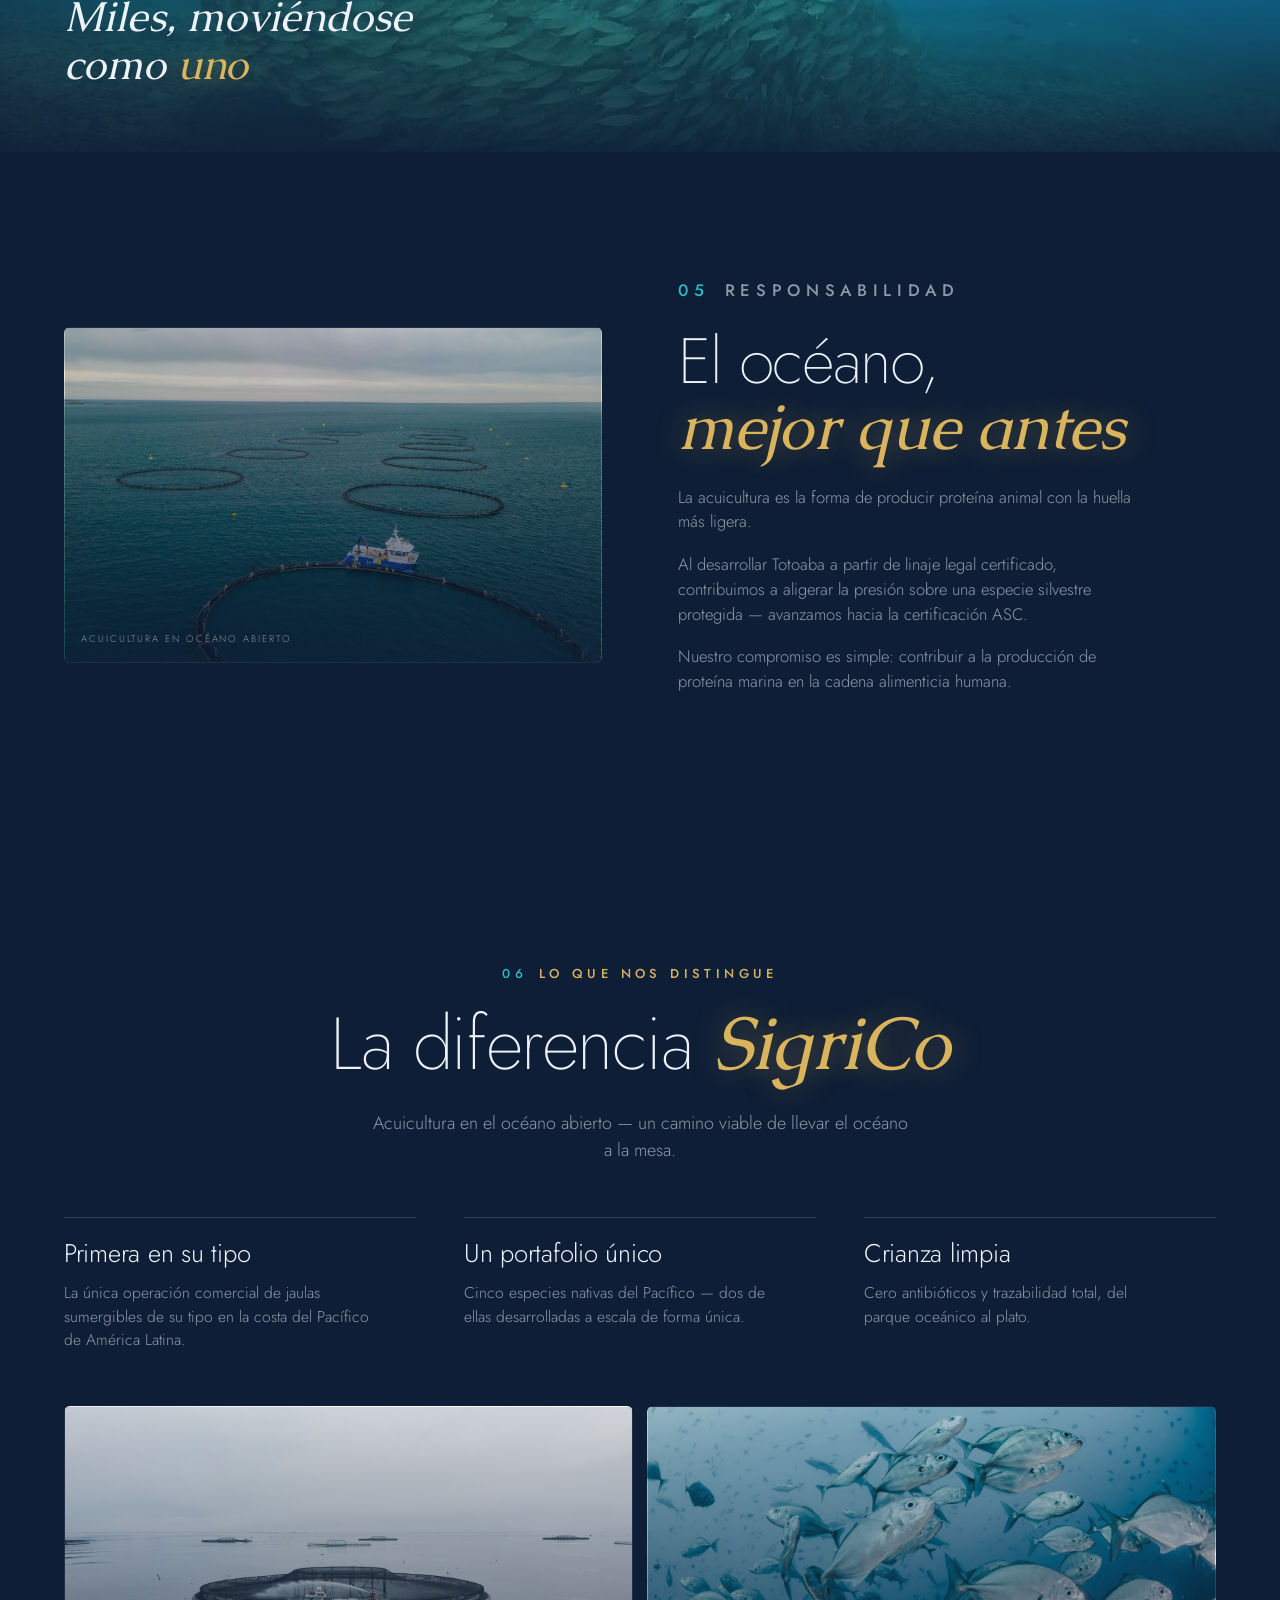
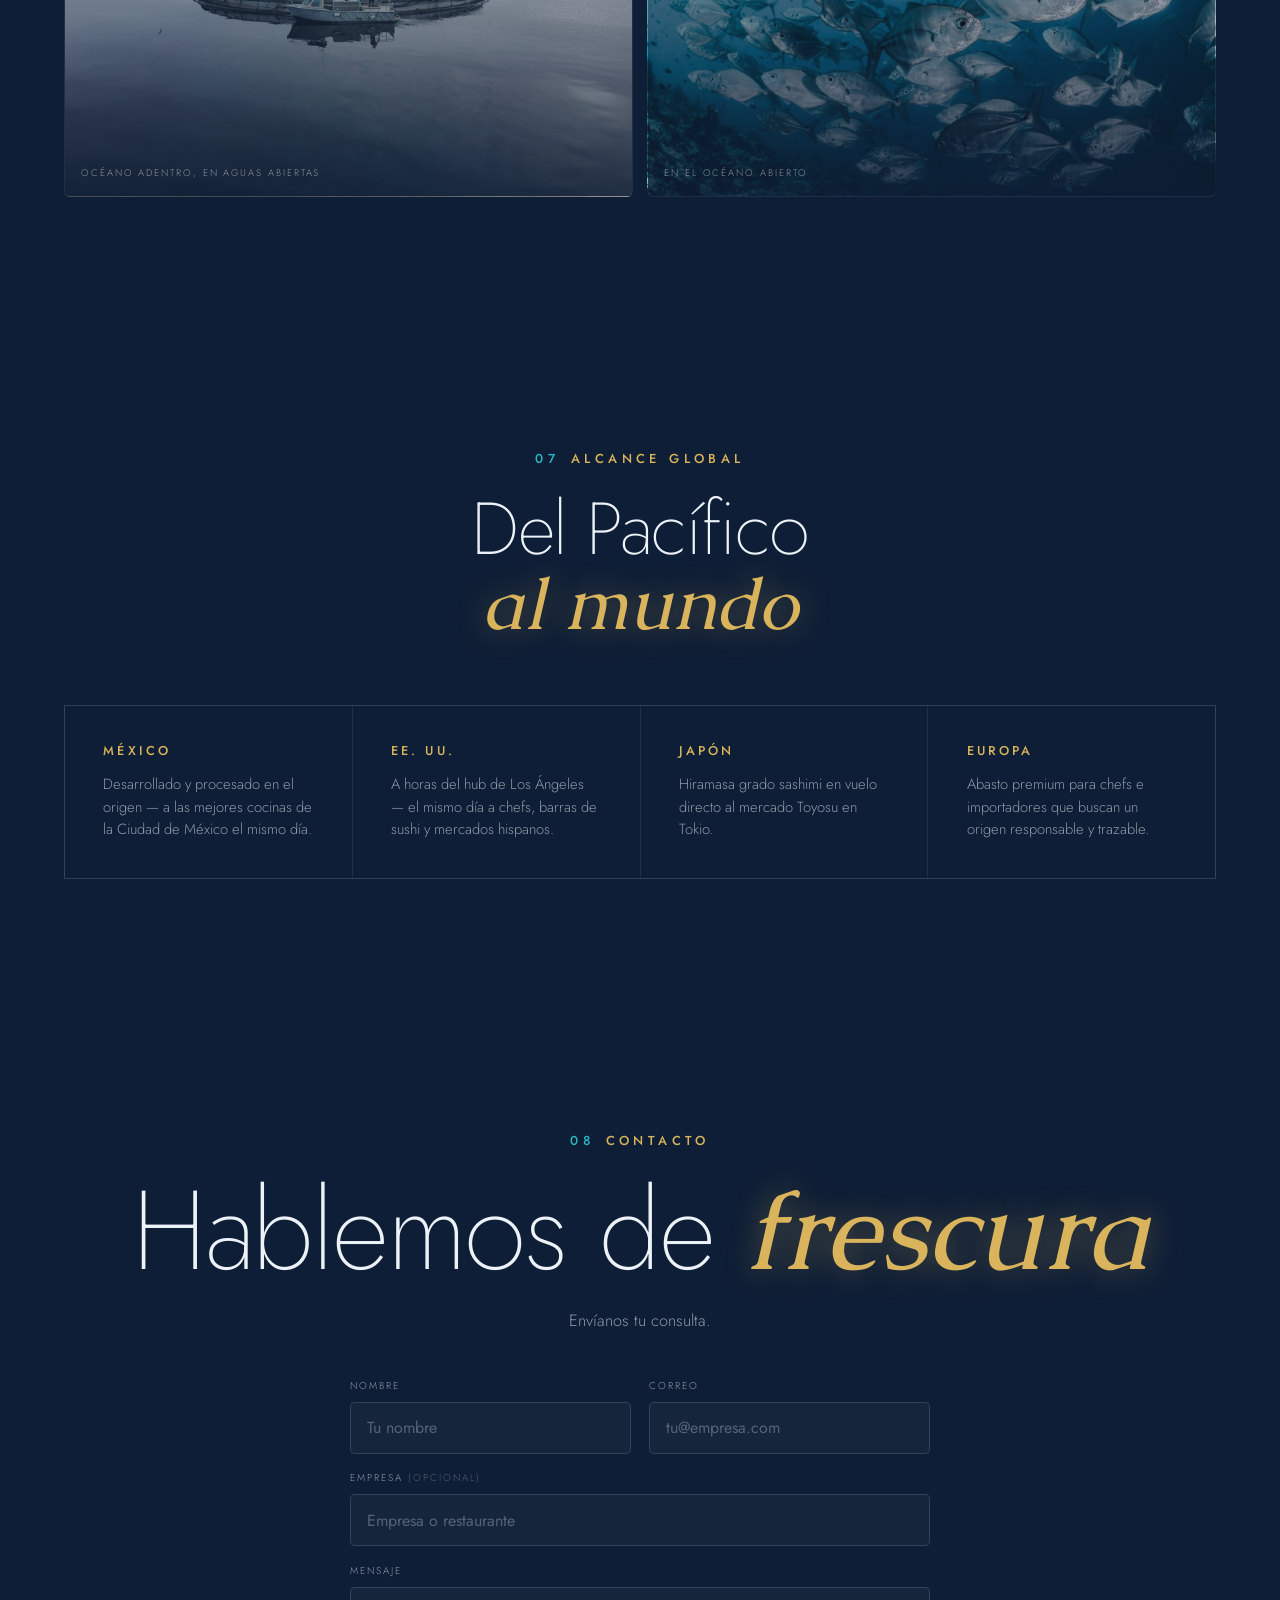
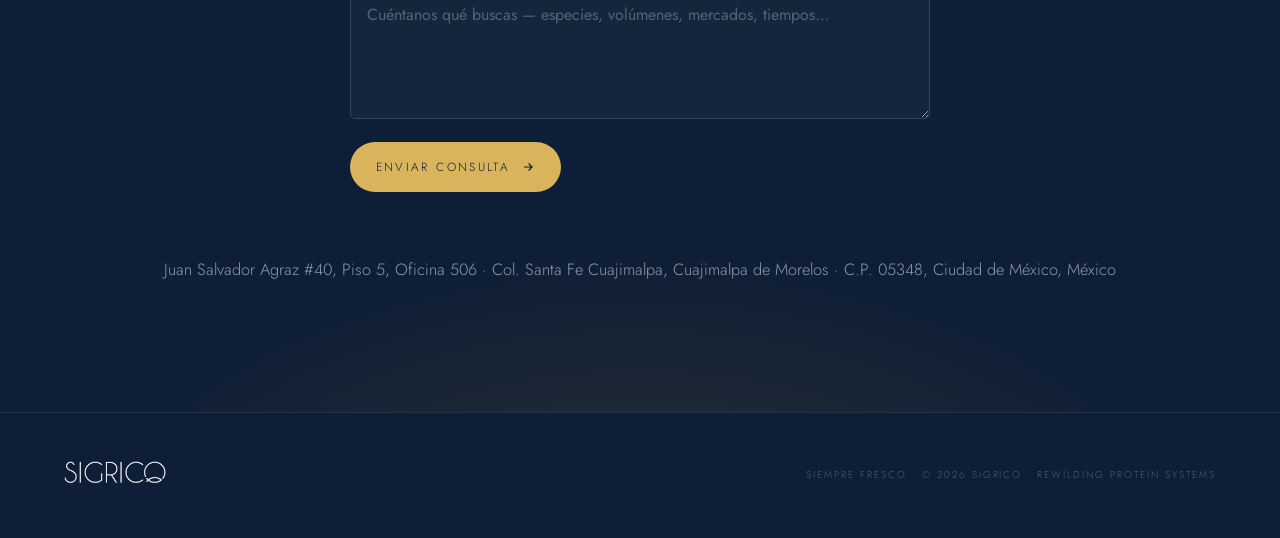
==== commit 8dcd7a34: "Contact address: correct to Oficina 506, add Col. Santa Fe Cuajimalpa + C.P. 05348 (all 3 pages) Co-" ====
--- a/es.html
+++ b/es.html
@@ -364,7 +364,7 @@
       </div>
 
       <p class="contact__addr reveal d3">
-        Juan Salvador Agraz #40, Piso 5, Suite 505 · Ciudad de México, México
+        Juan Salvador Agraz #40, Piso 5, Oficina 506 · Col. Santa Fe Cuajimalpa, Cuajimalpa de Morelos · C.P. 05348, Ciudad de México, México
       </p>
     </section>
   </main>
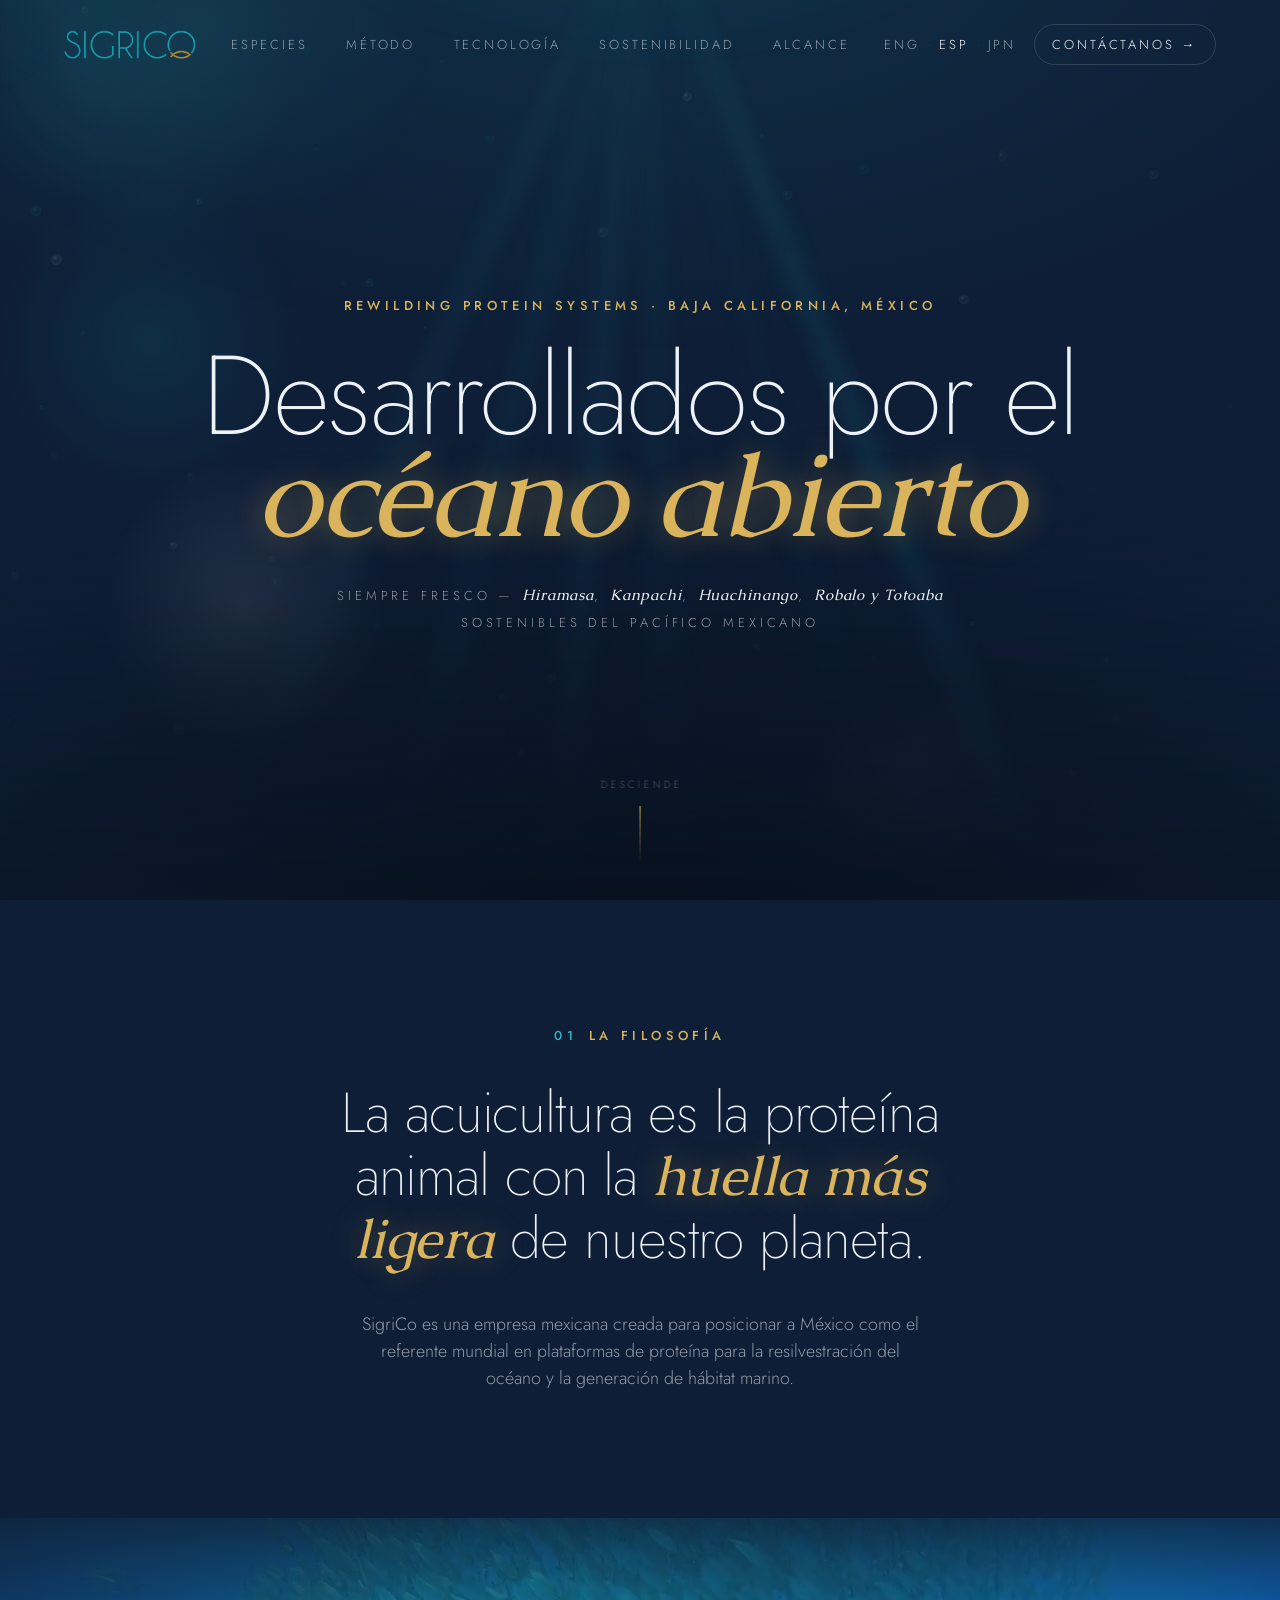
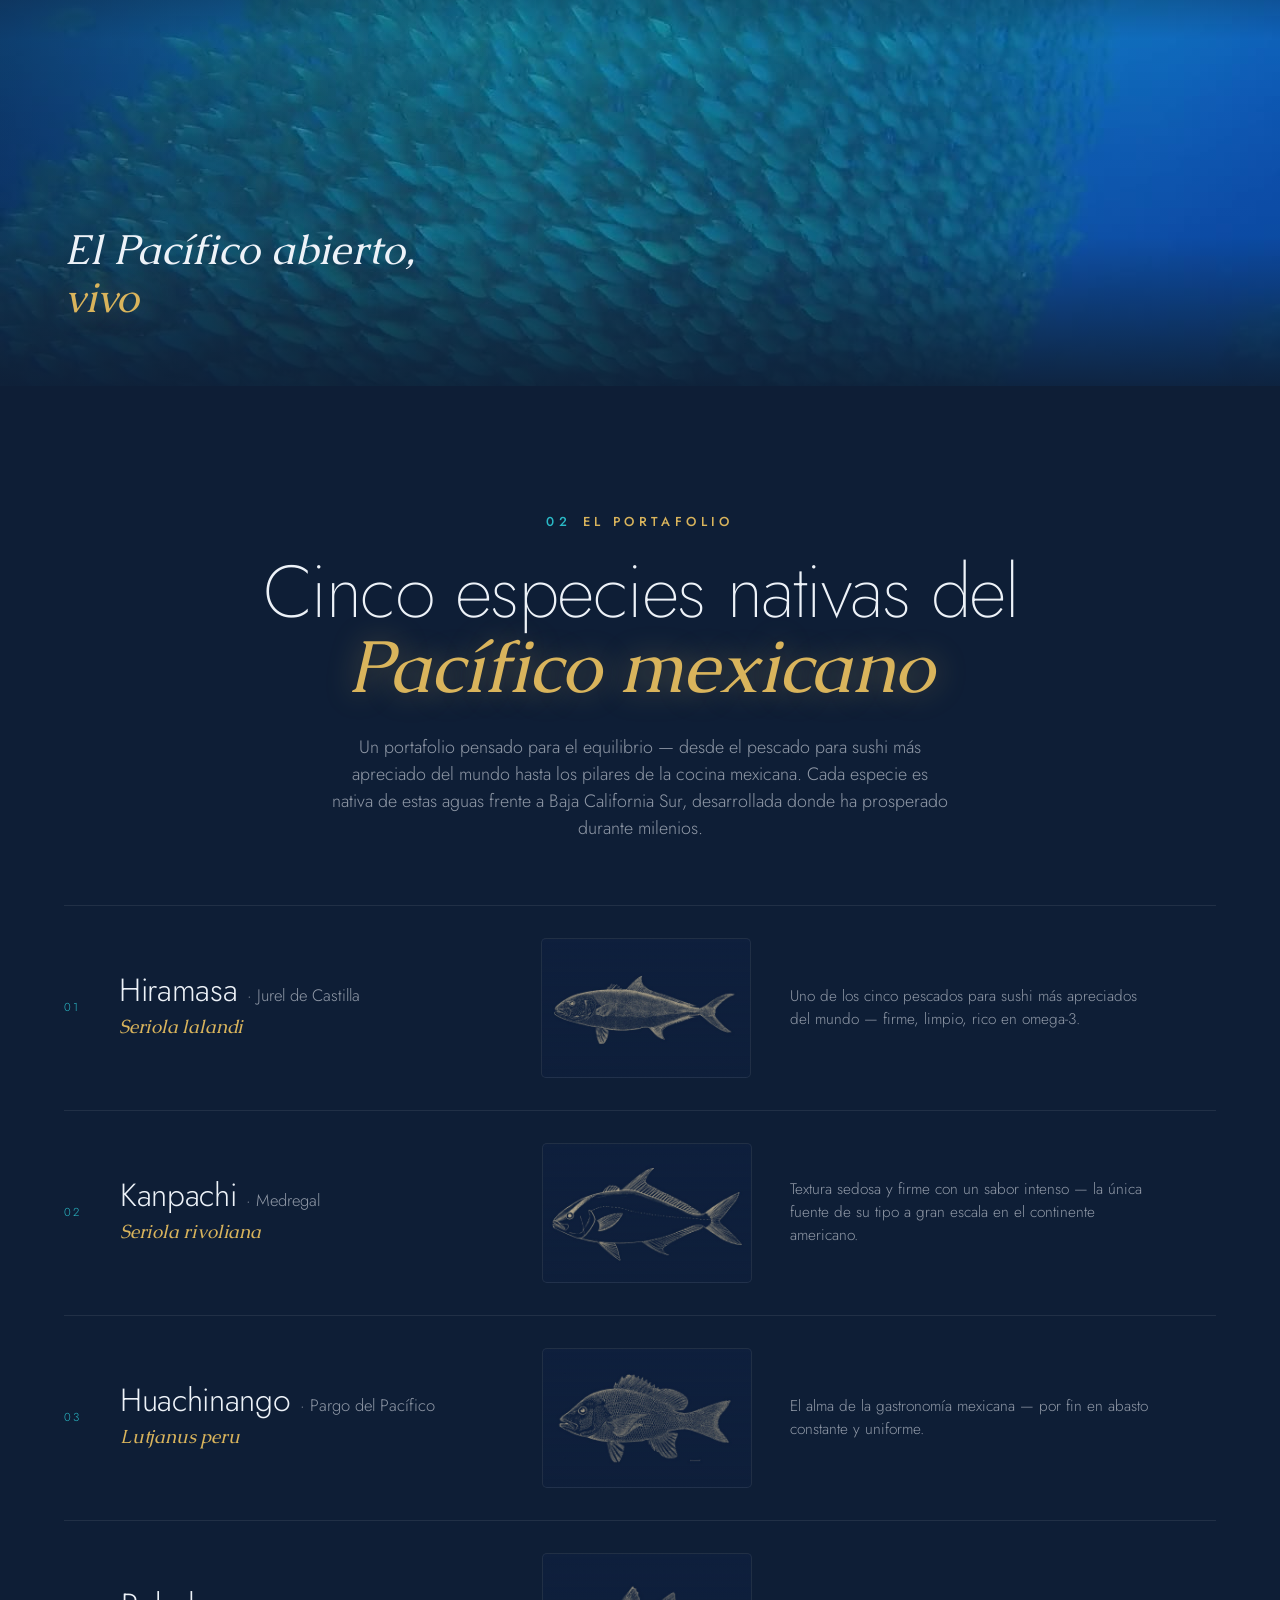
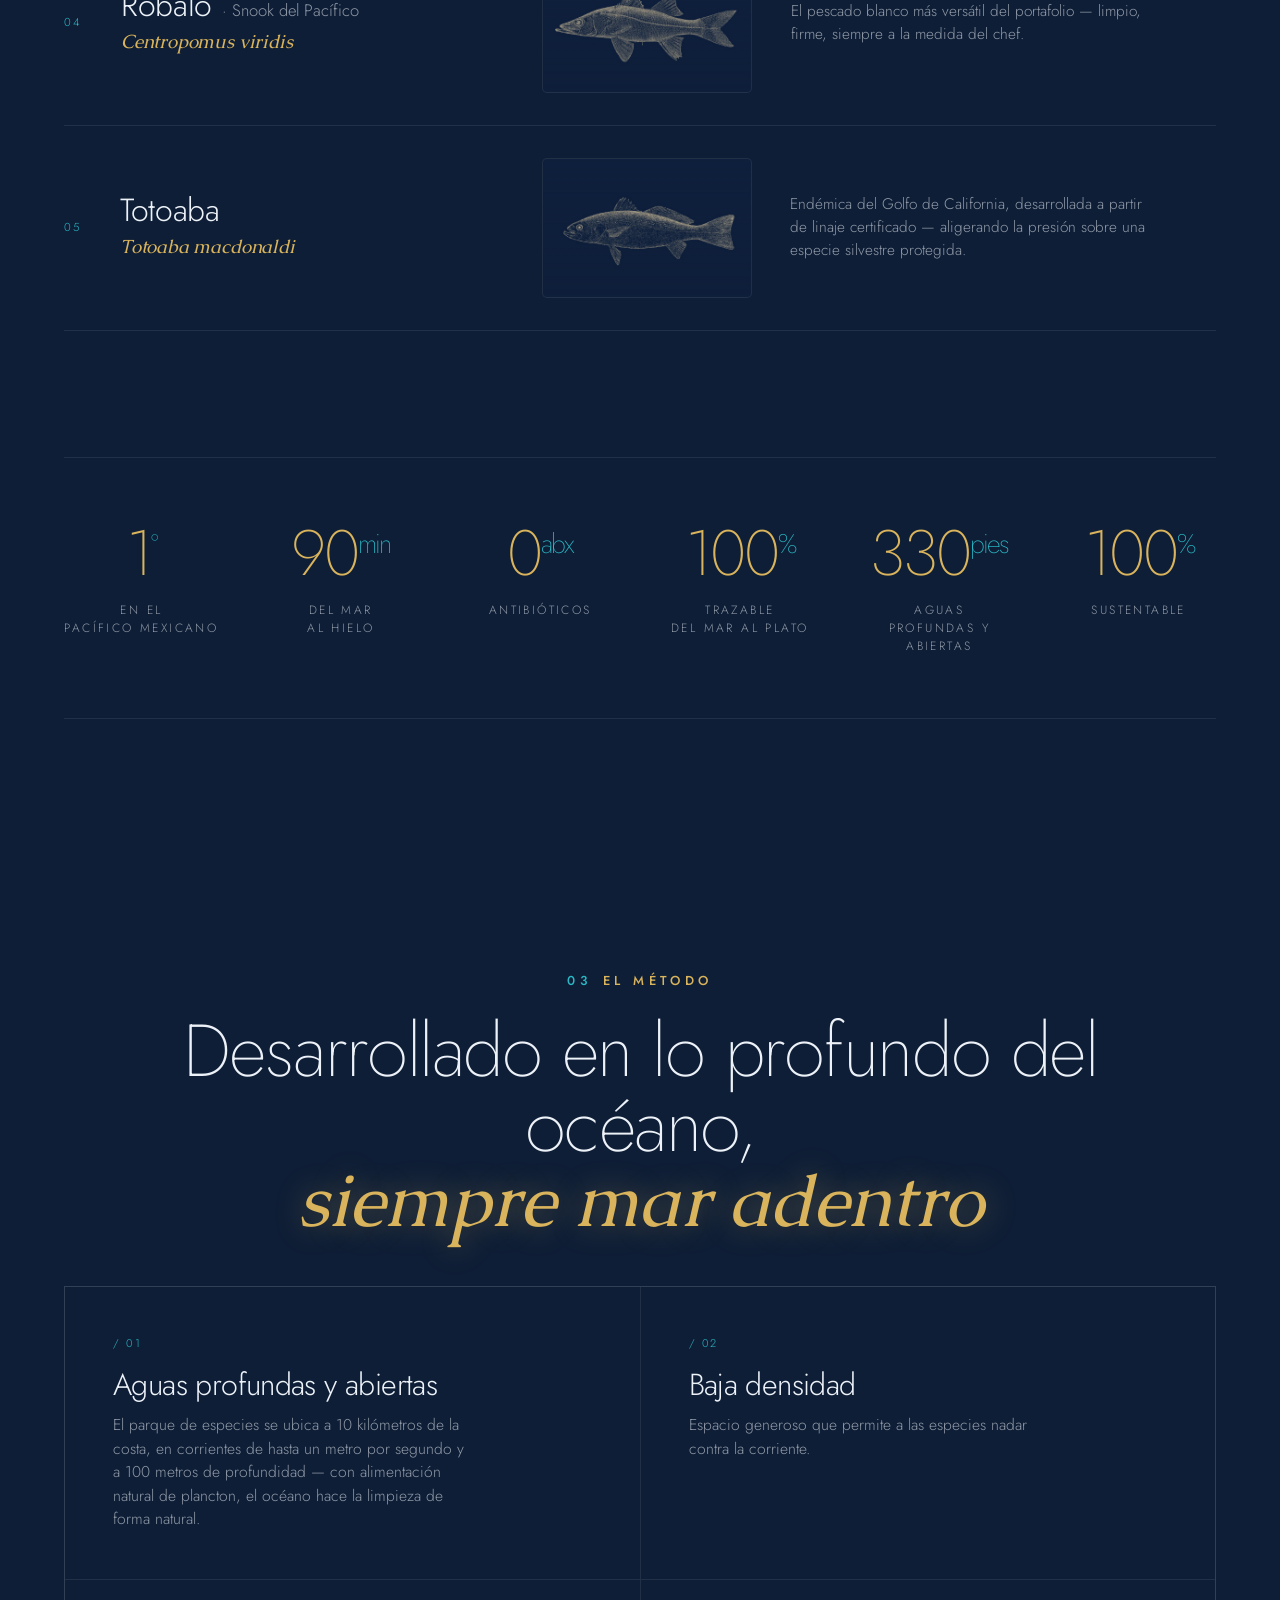
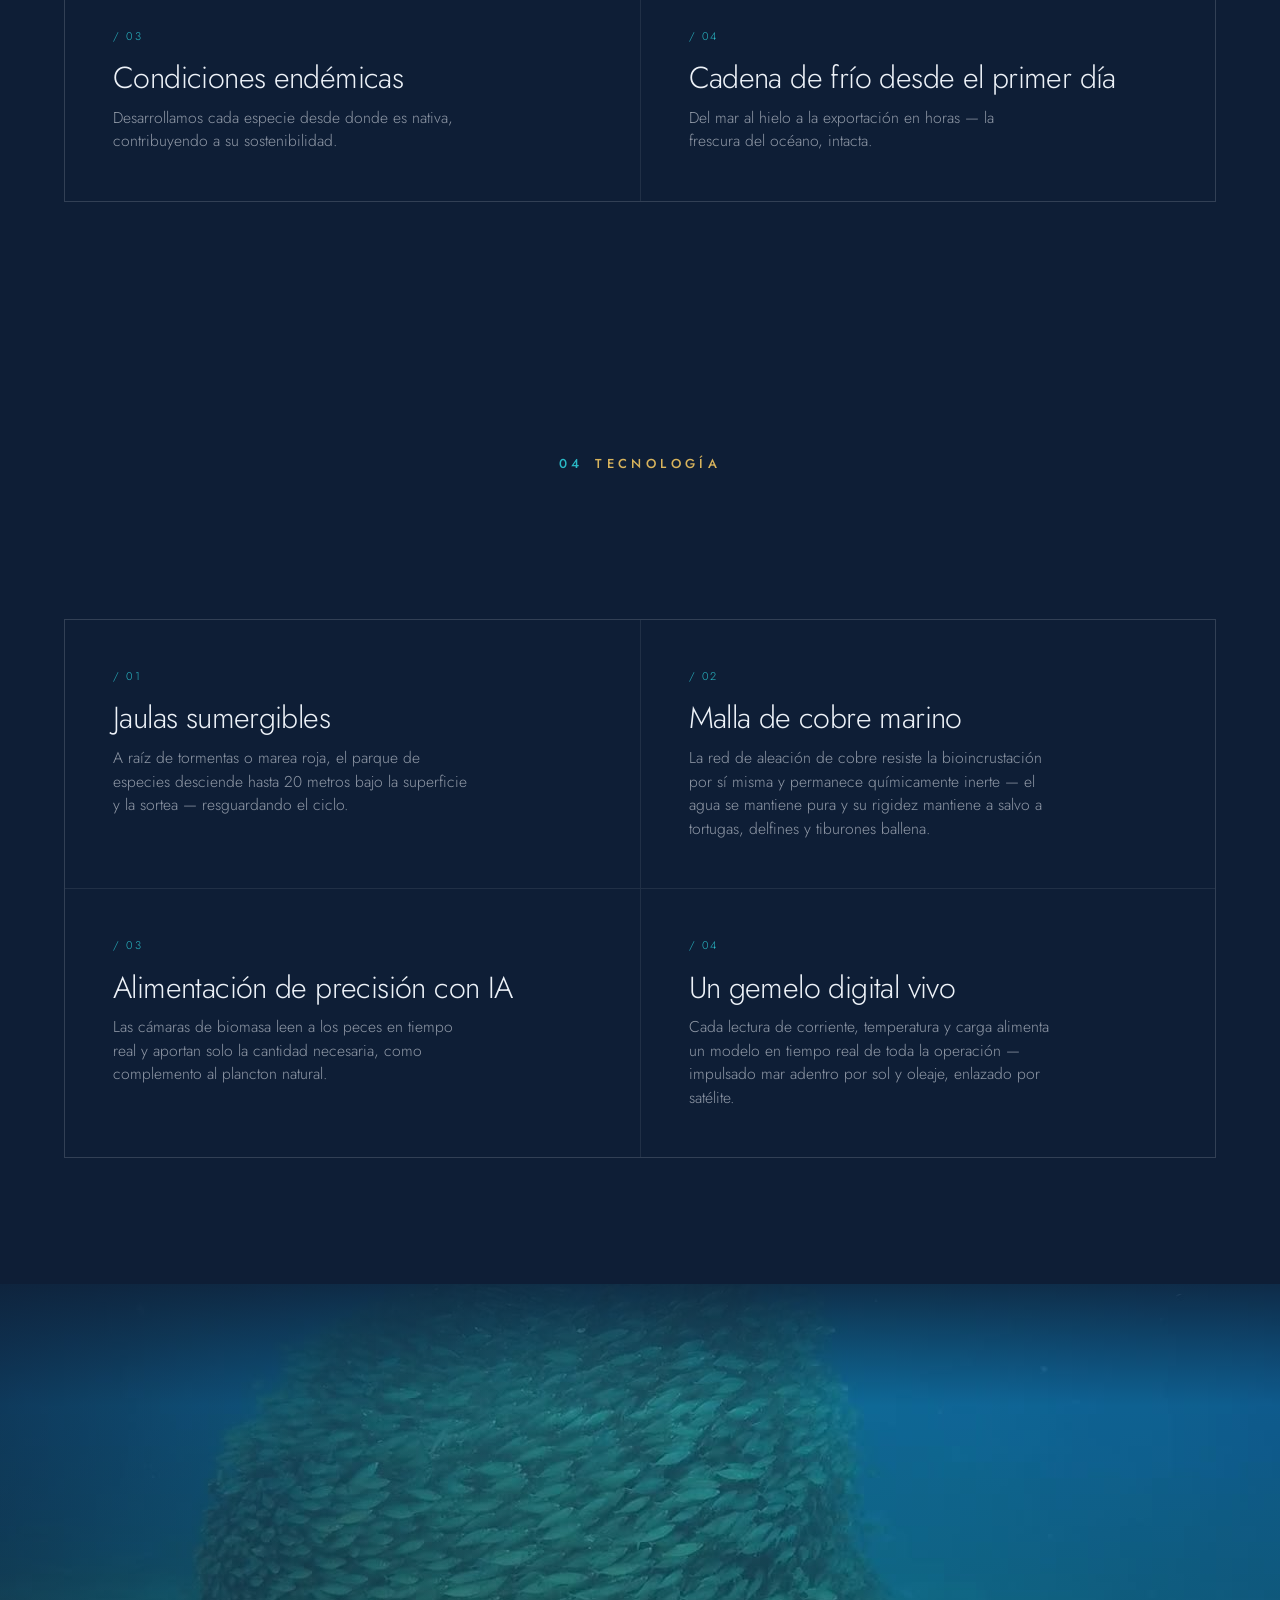
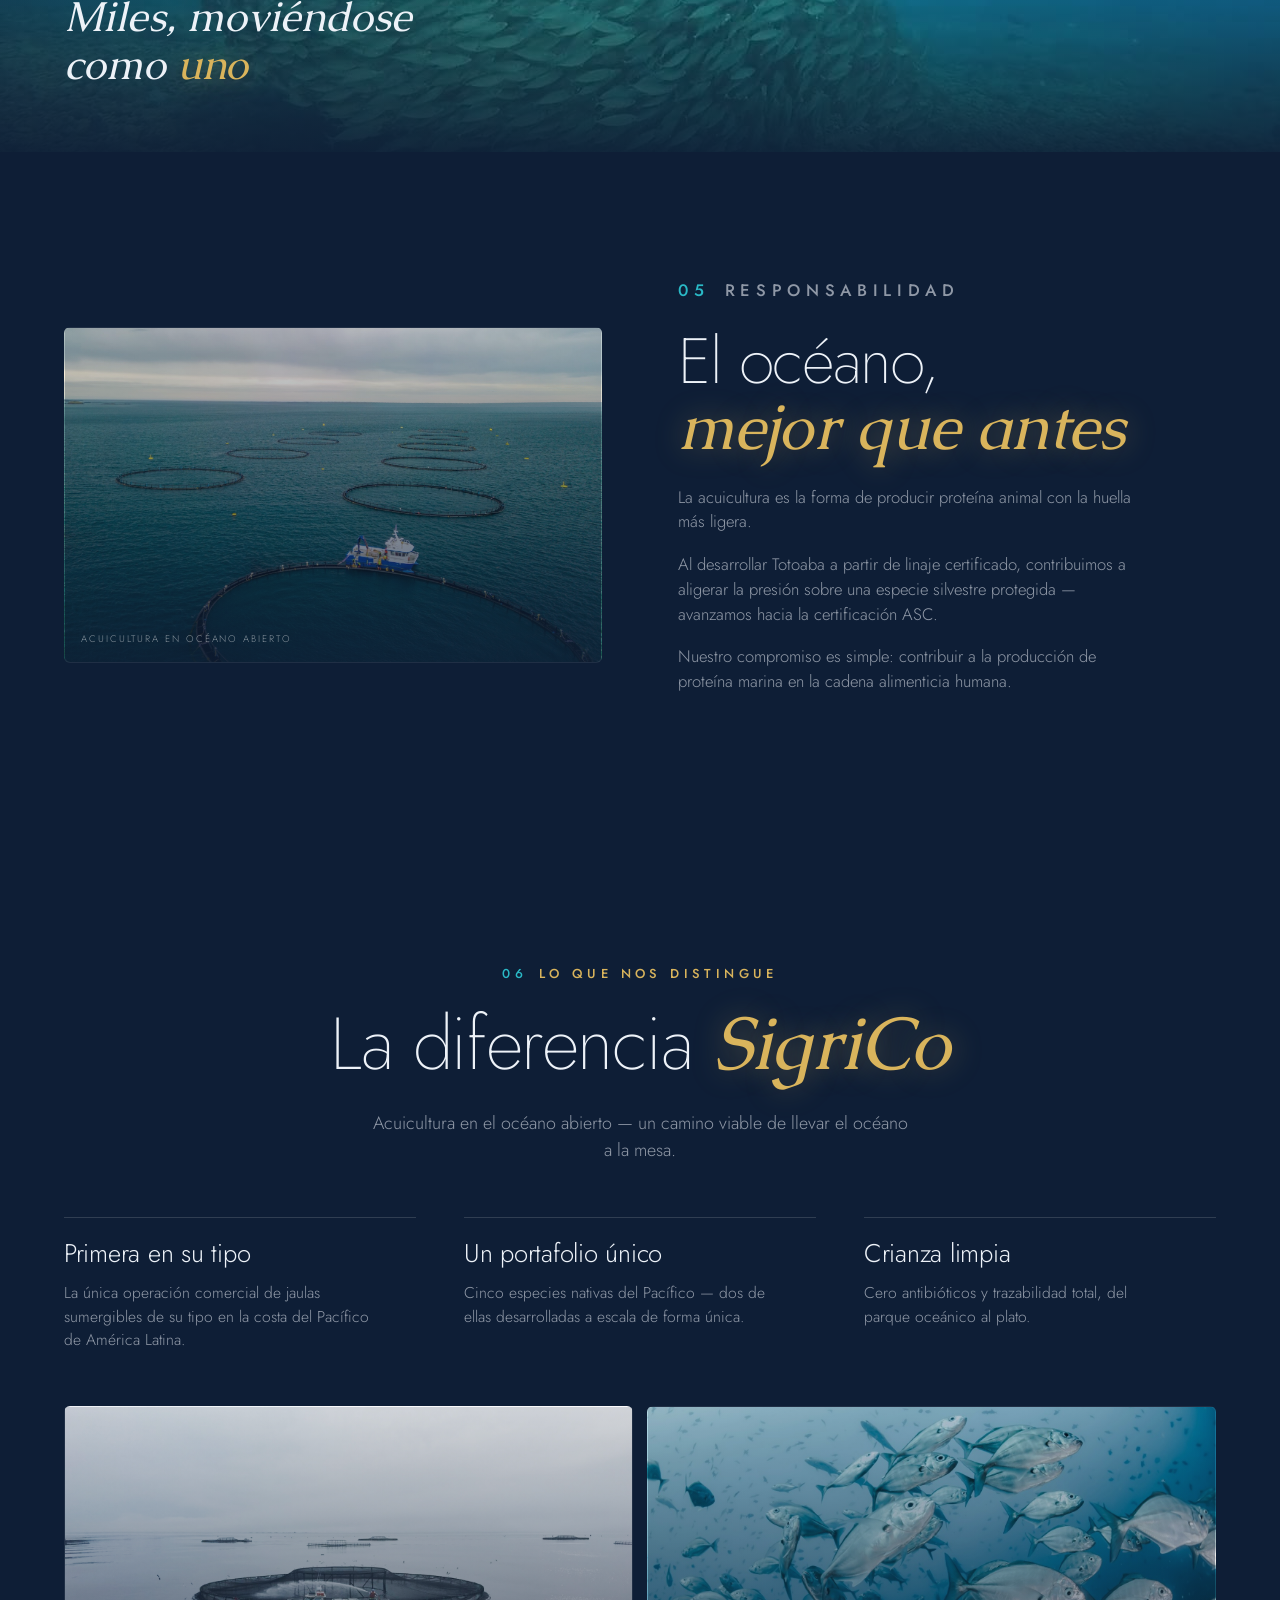
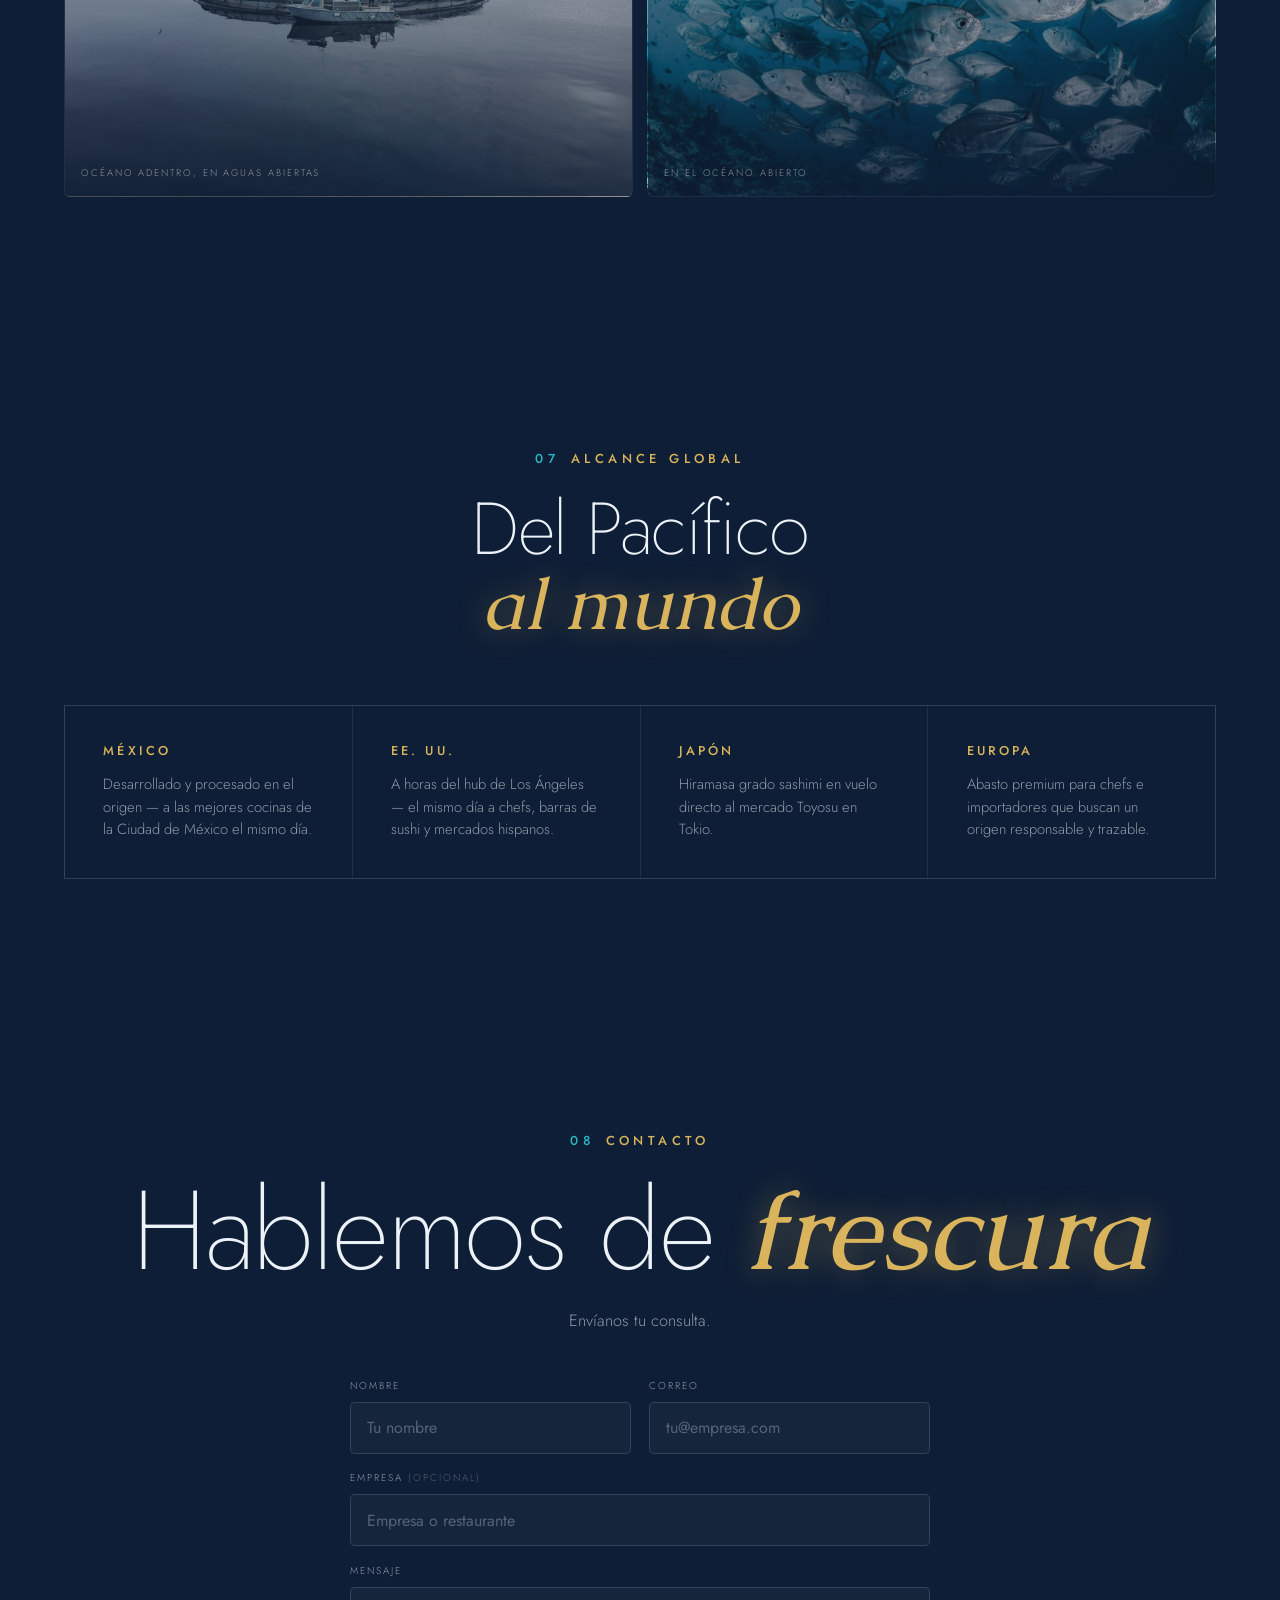
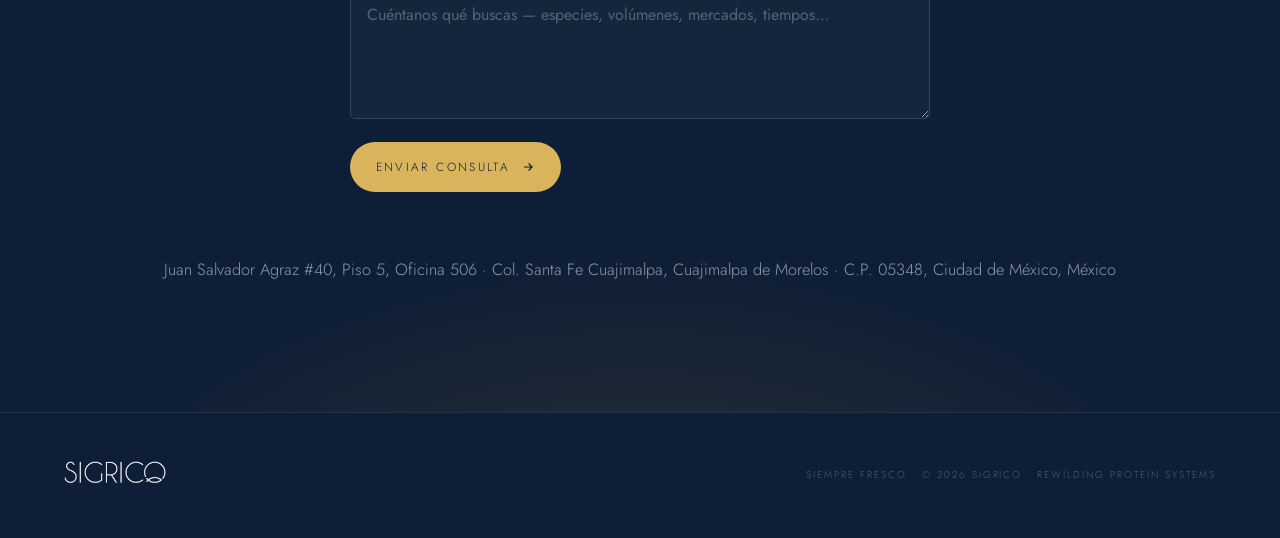
==== commit ee49dd26: "ES: drop 'legal' from Responsabilidad Totoaba para (match species card) Co-Authored-By: Claude Opus " ====
--- a/es.html
+++ b/es.html
@@ -257,7 +257,7 @@
           La acuicultura es la forma de producir proteína animal con la huella más ligera.
         </p>
         <p class="reveal d2">
-          Al desarrollar Totoaba a partir de linaje legal certificado, contribuimos a aligerar la presión
+          Al desarrollar Totoaba a partir de linaje certificado, contribuimos a aligerar la presión
           sobre una especie silvestre protegida — avanzamos hacia la certificación ASC.
         </p>
         <p class="reveal d2">
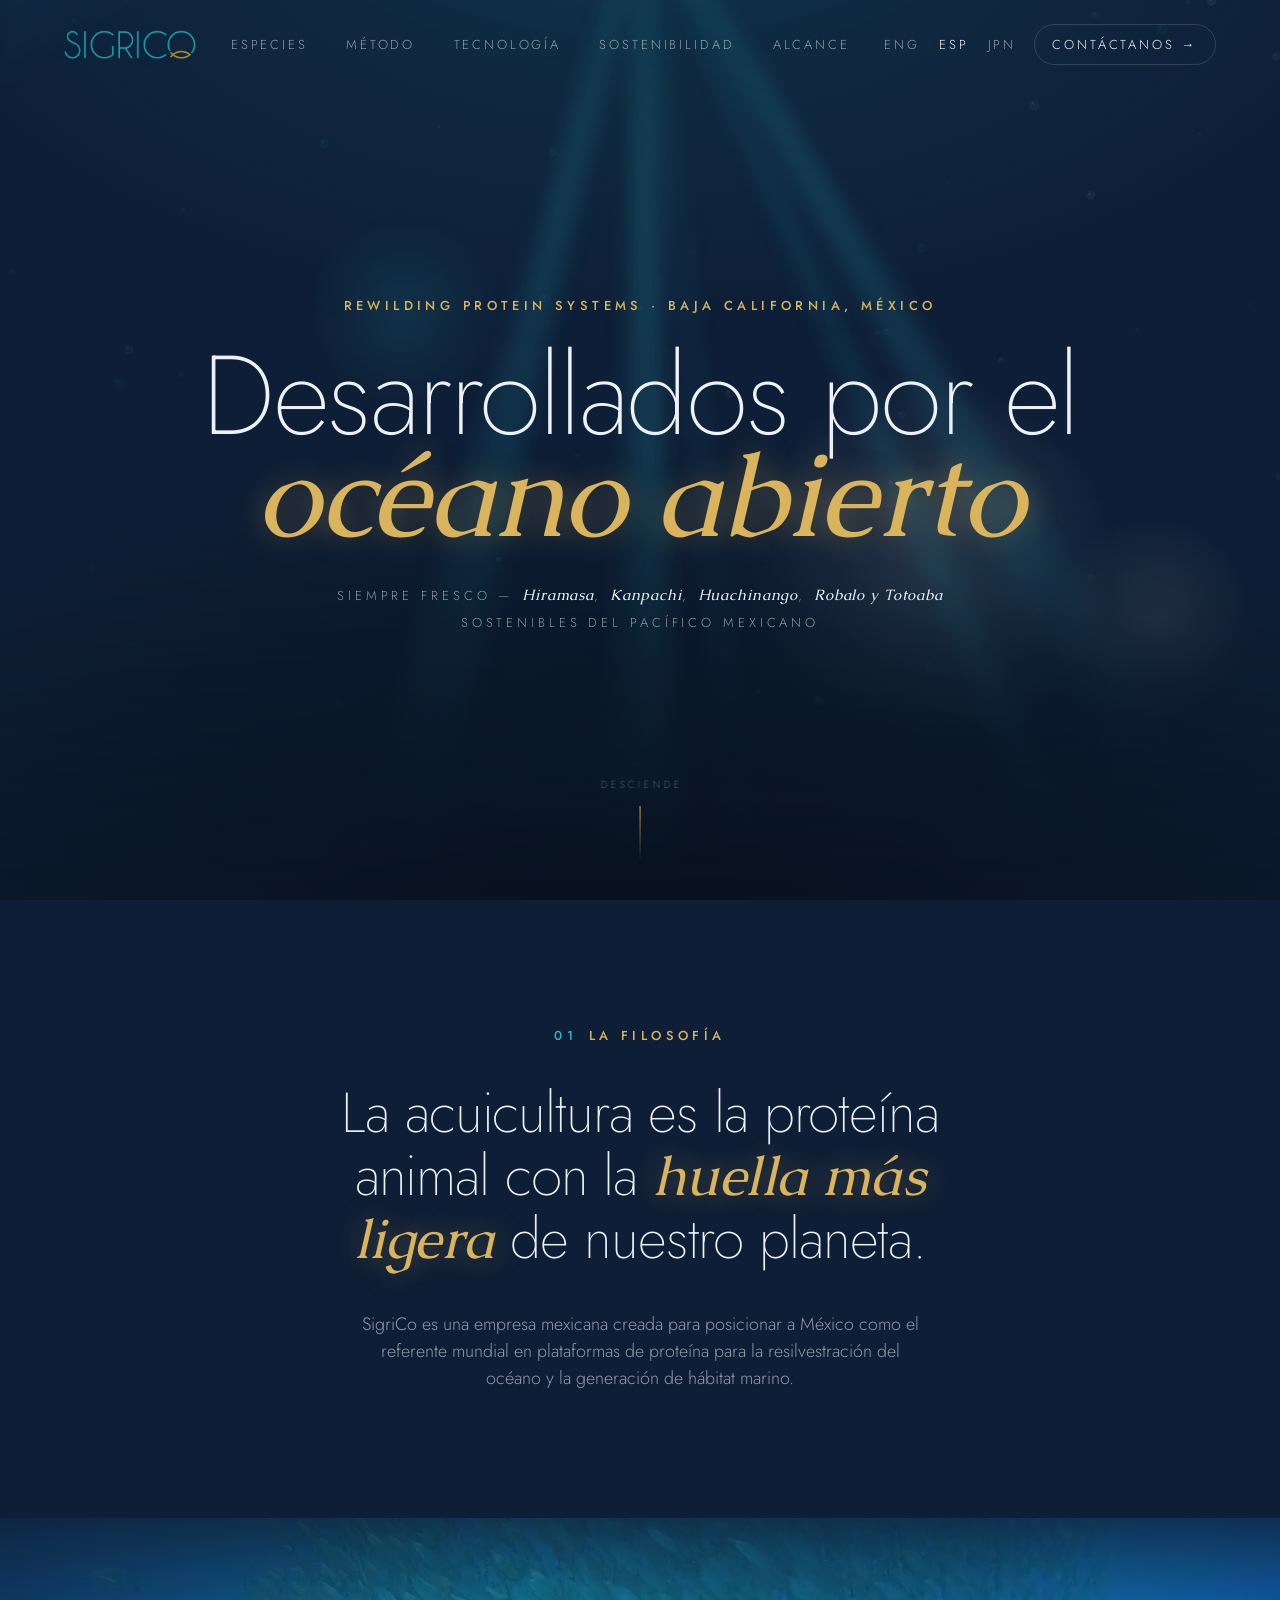
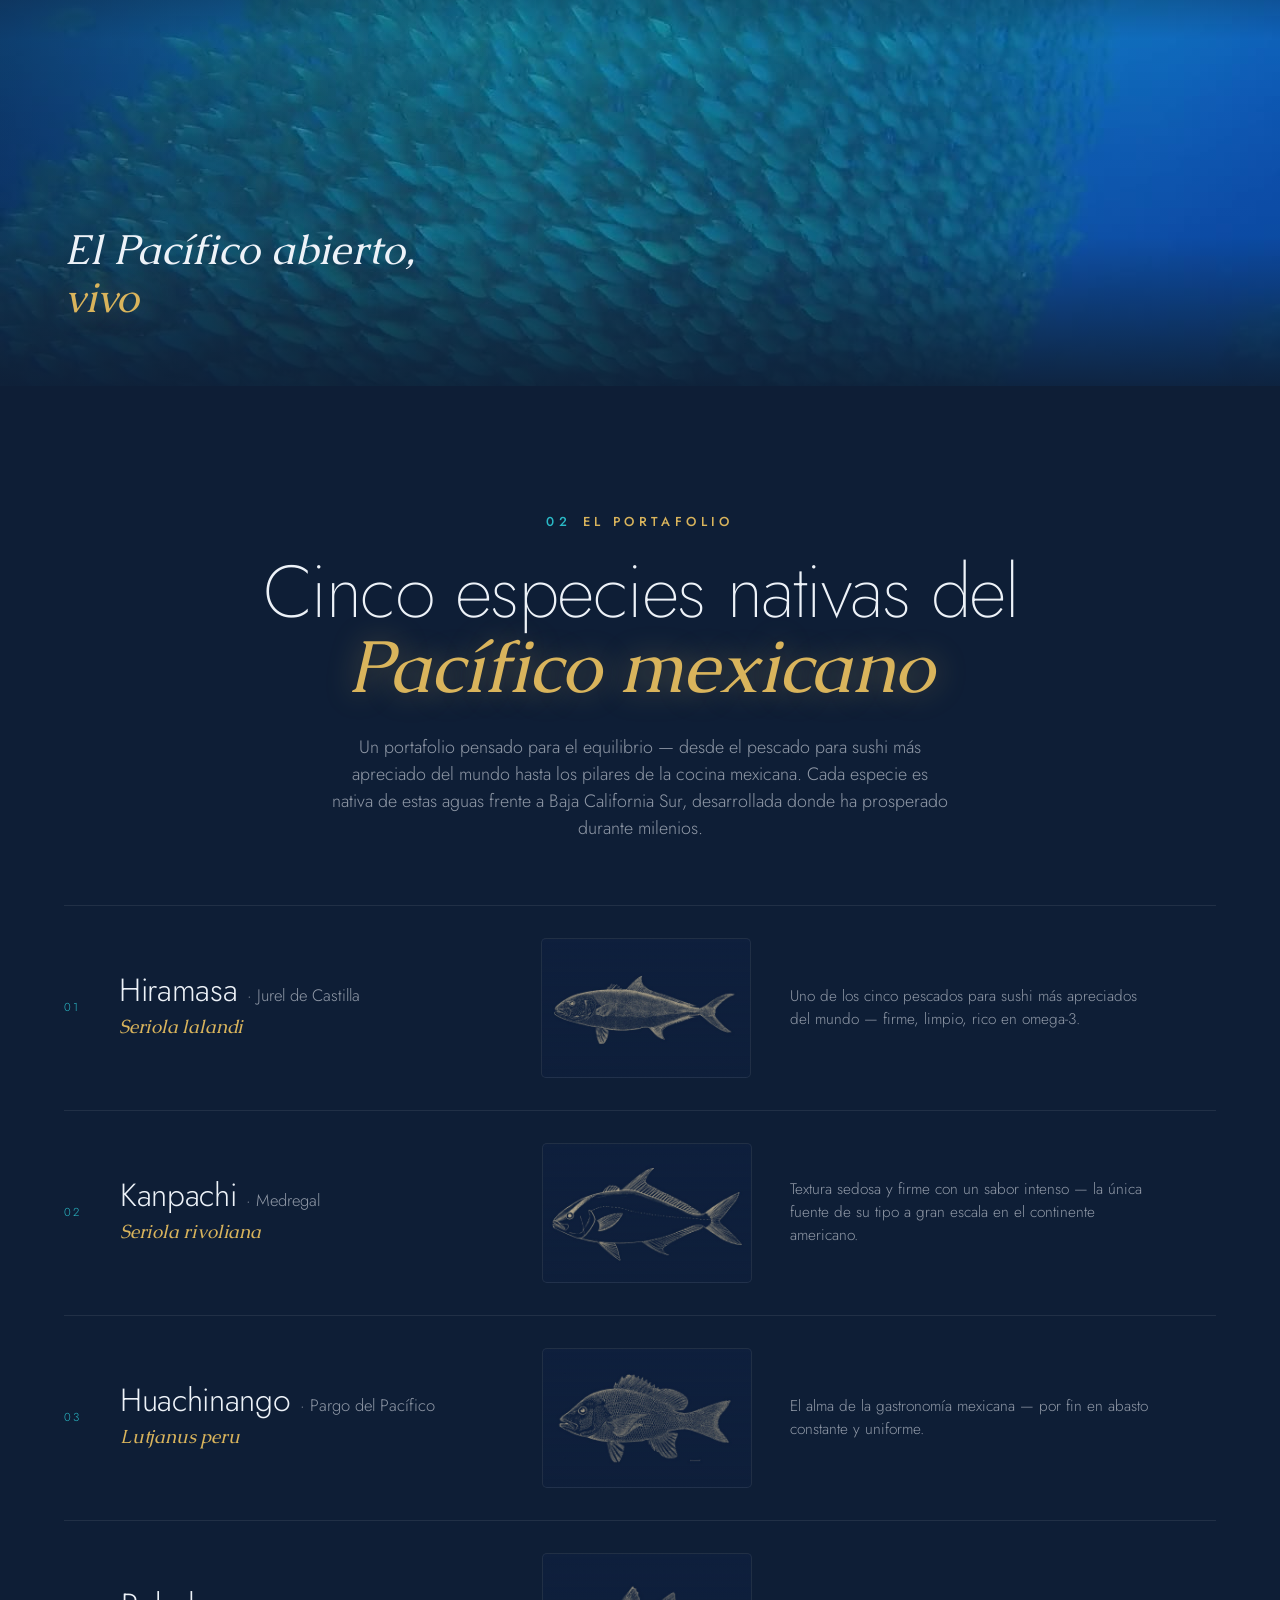
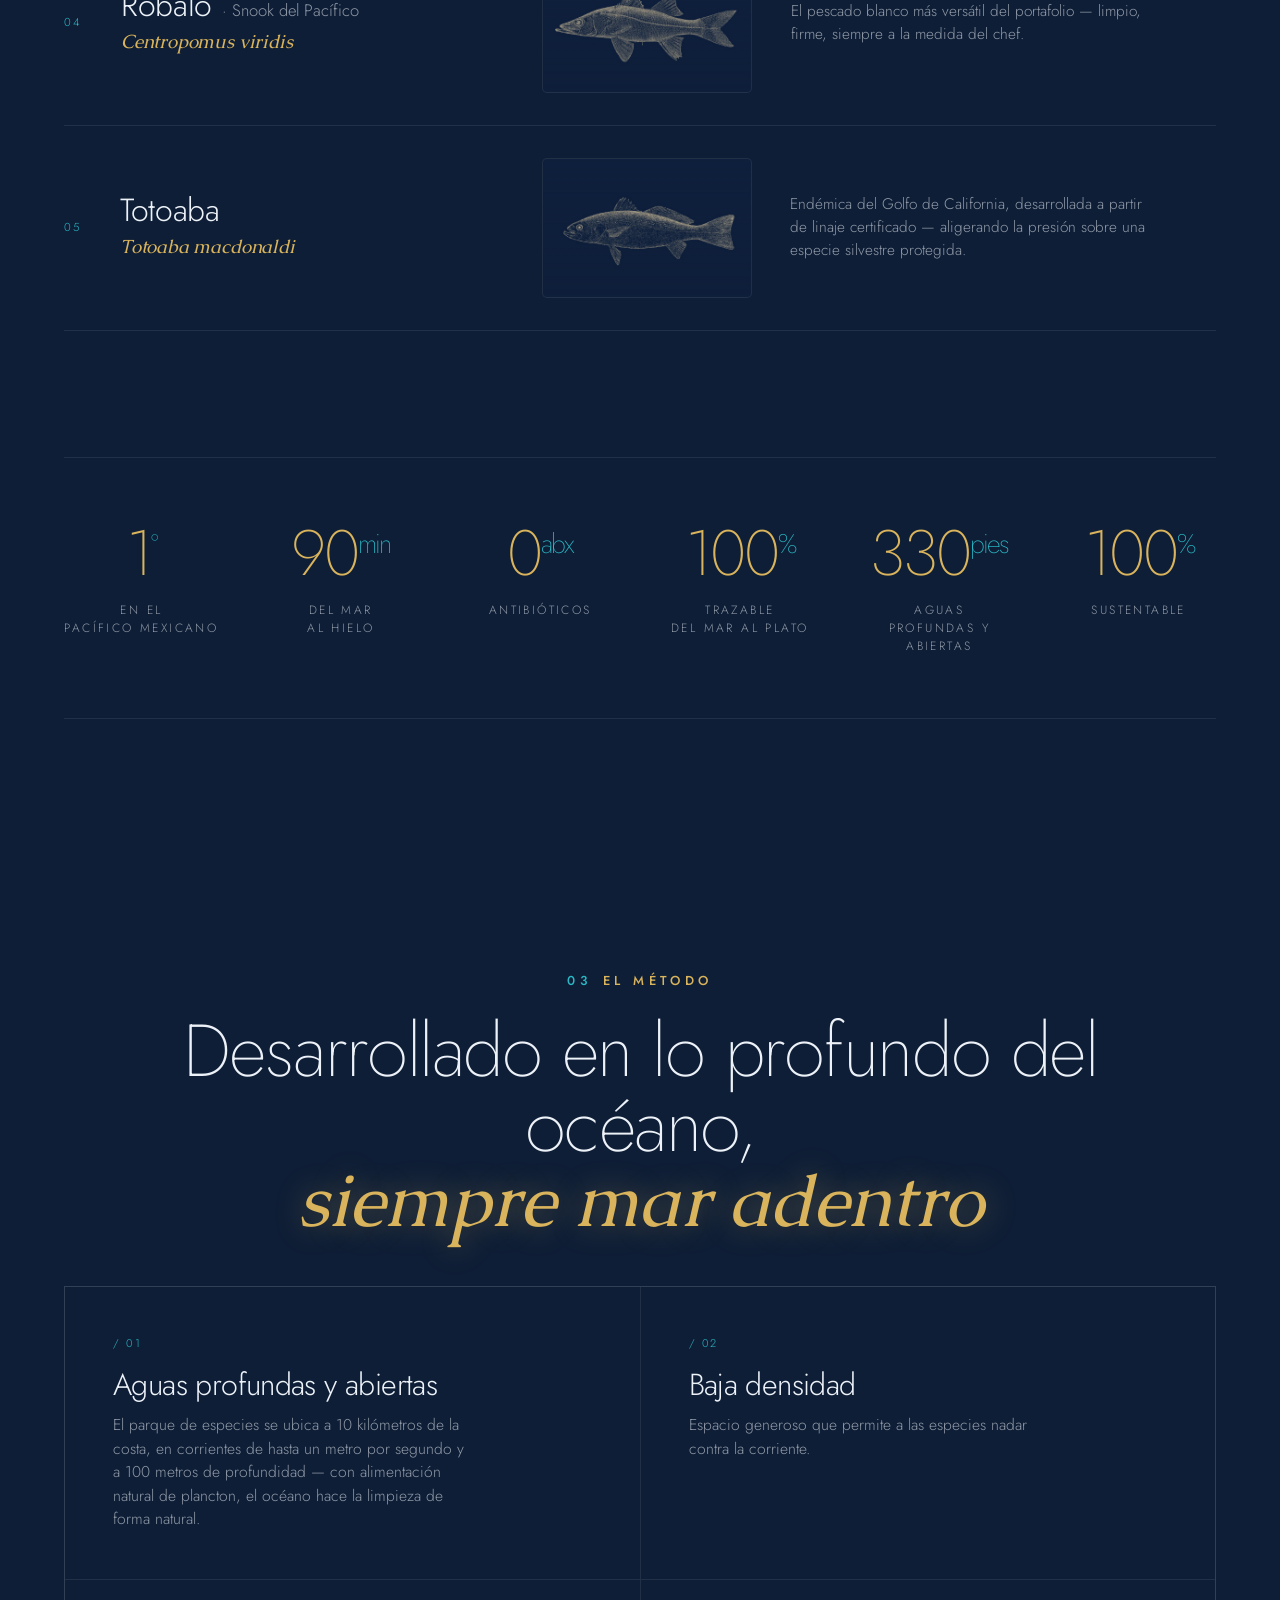
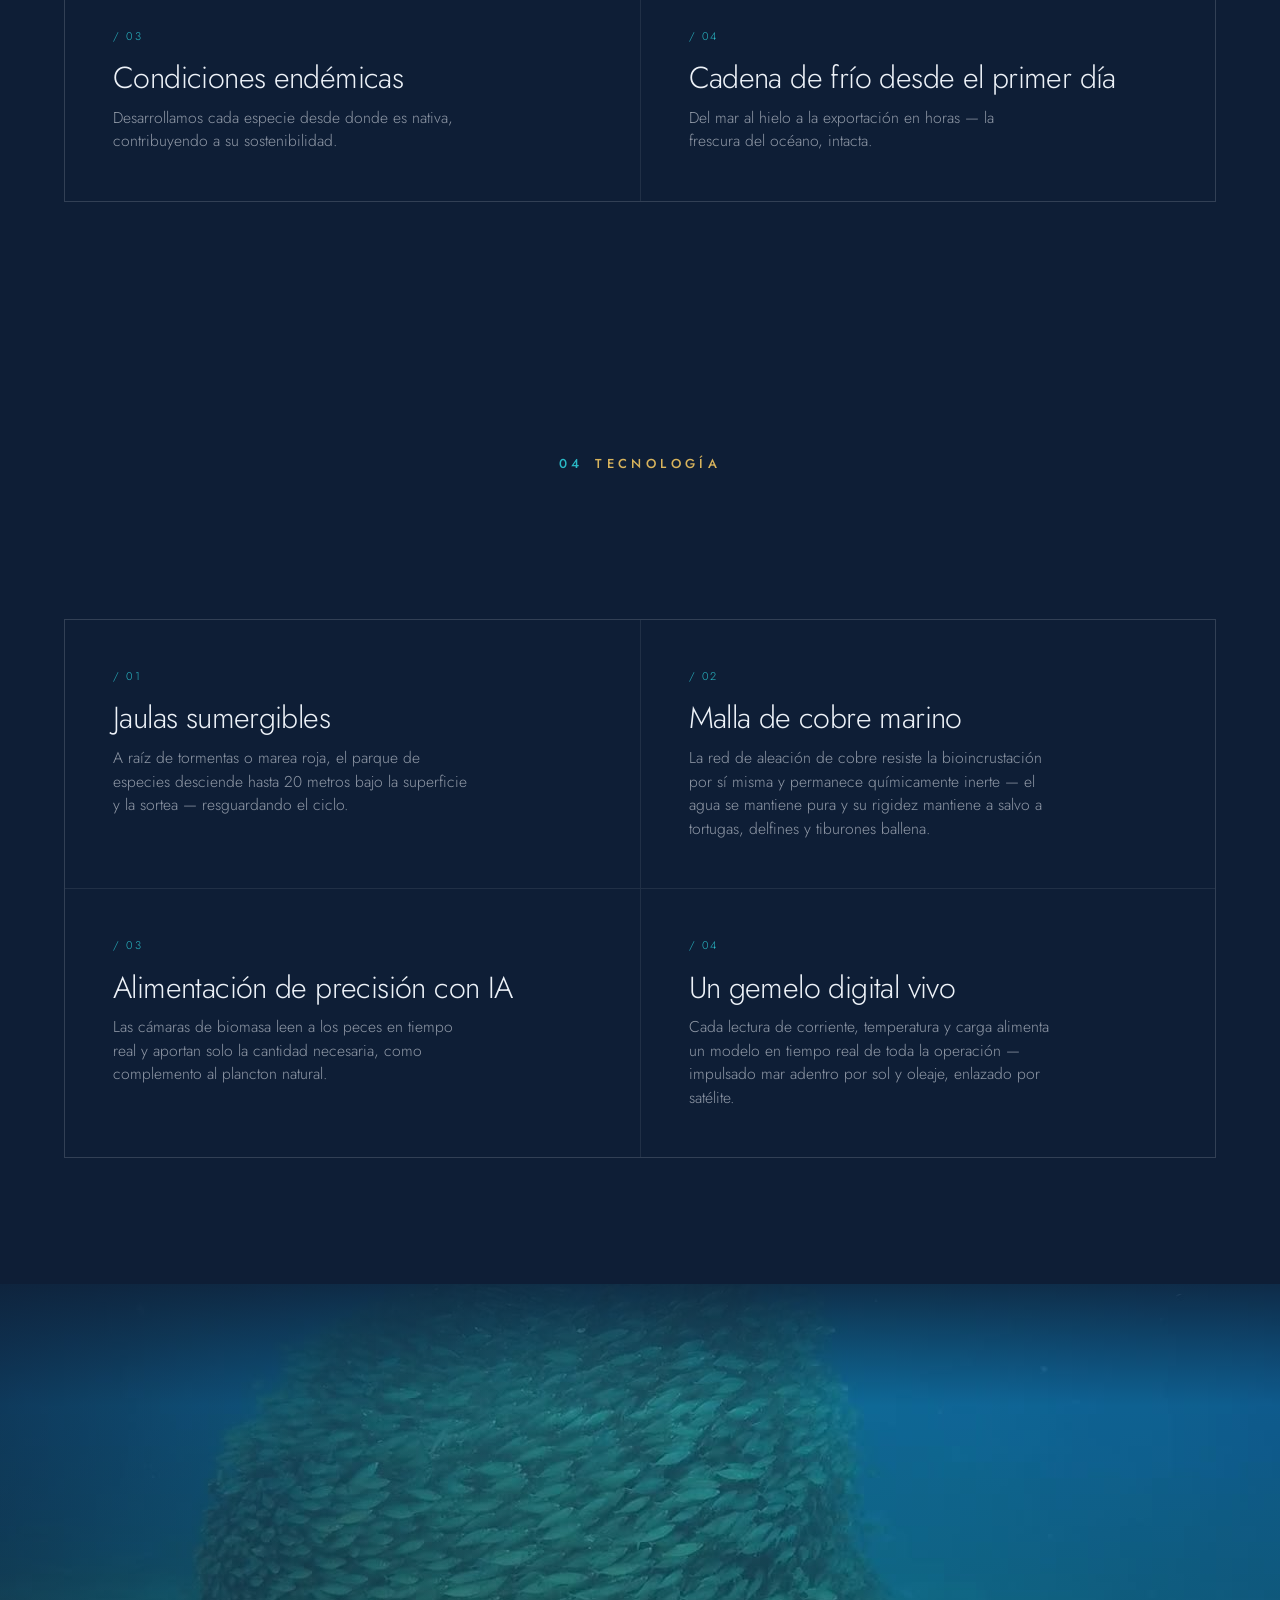
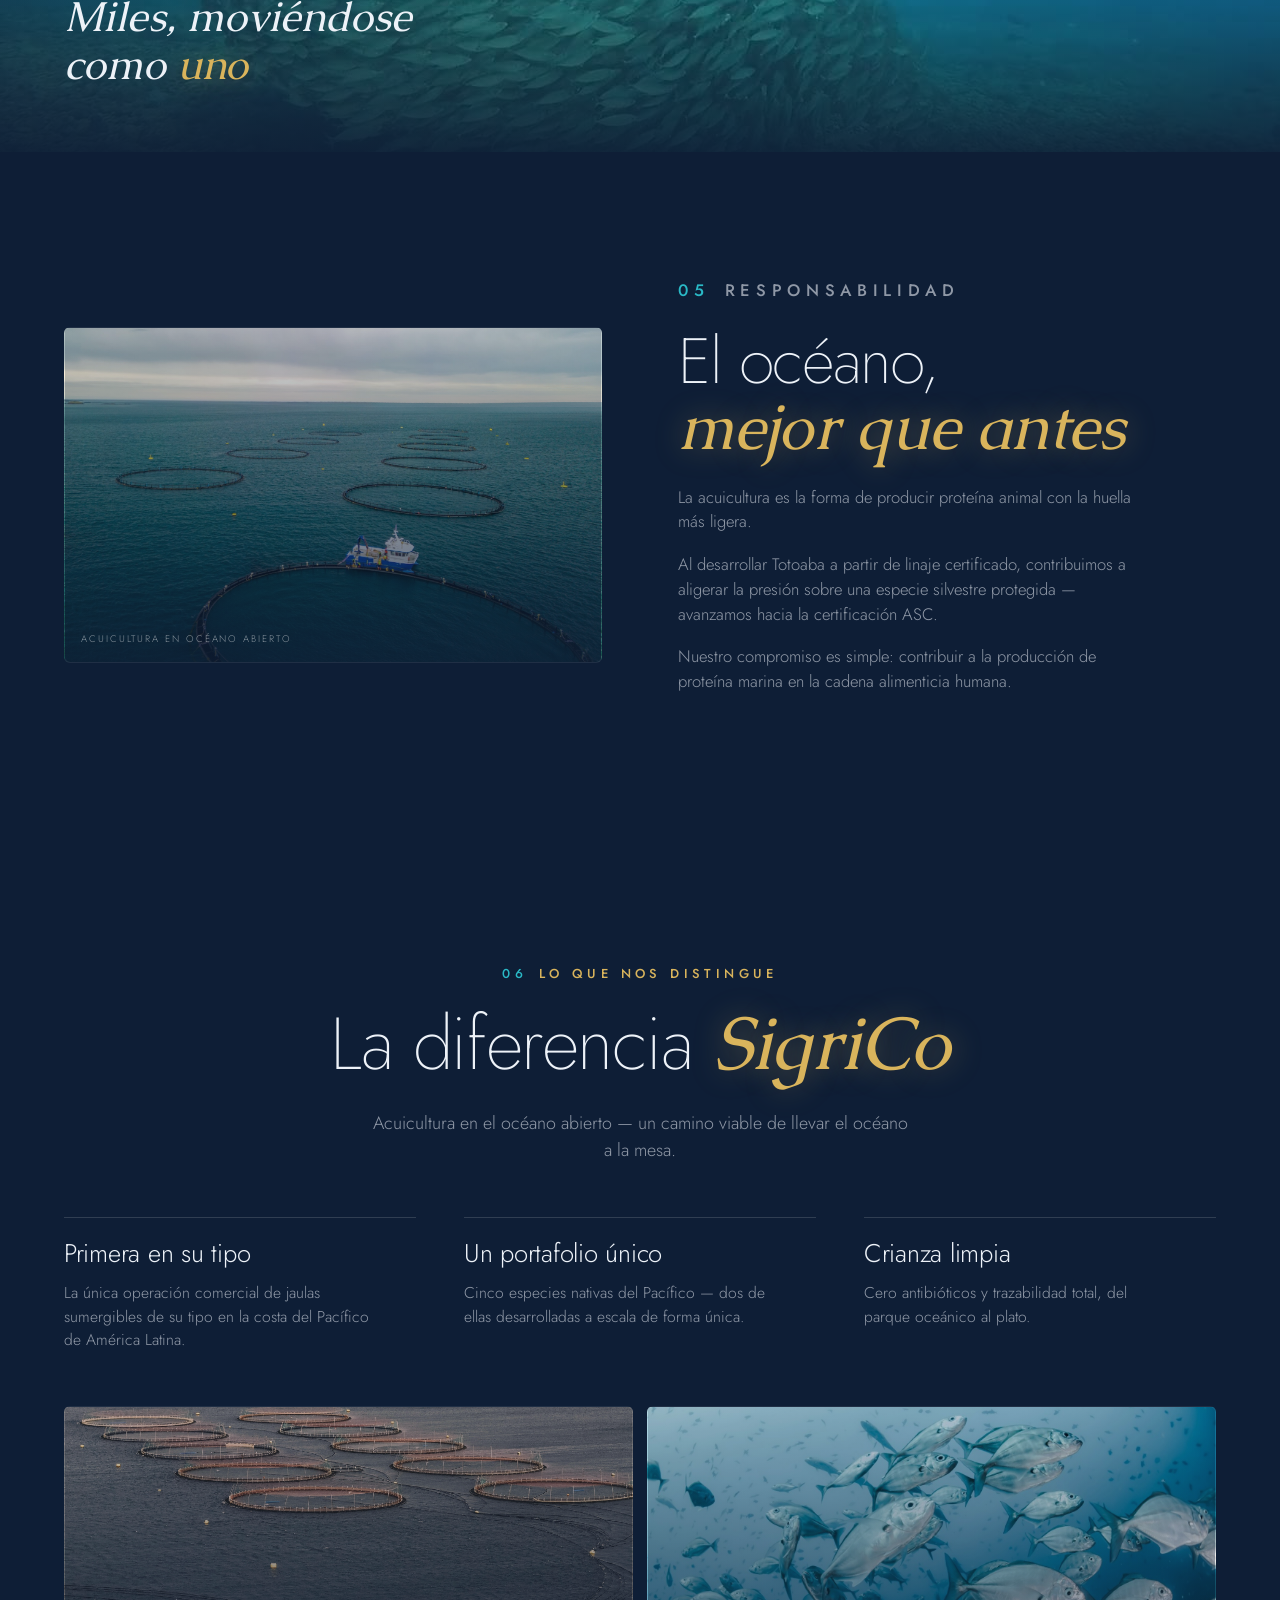
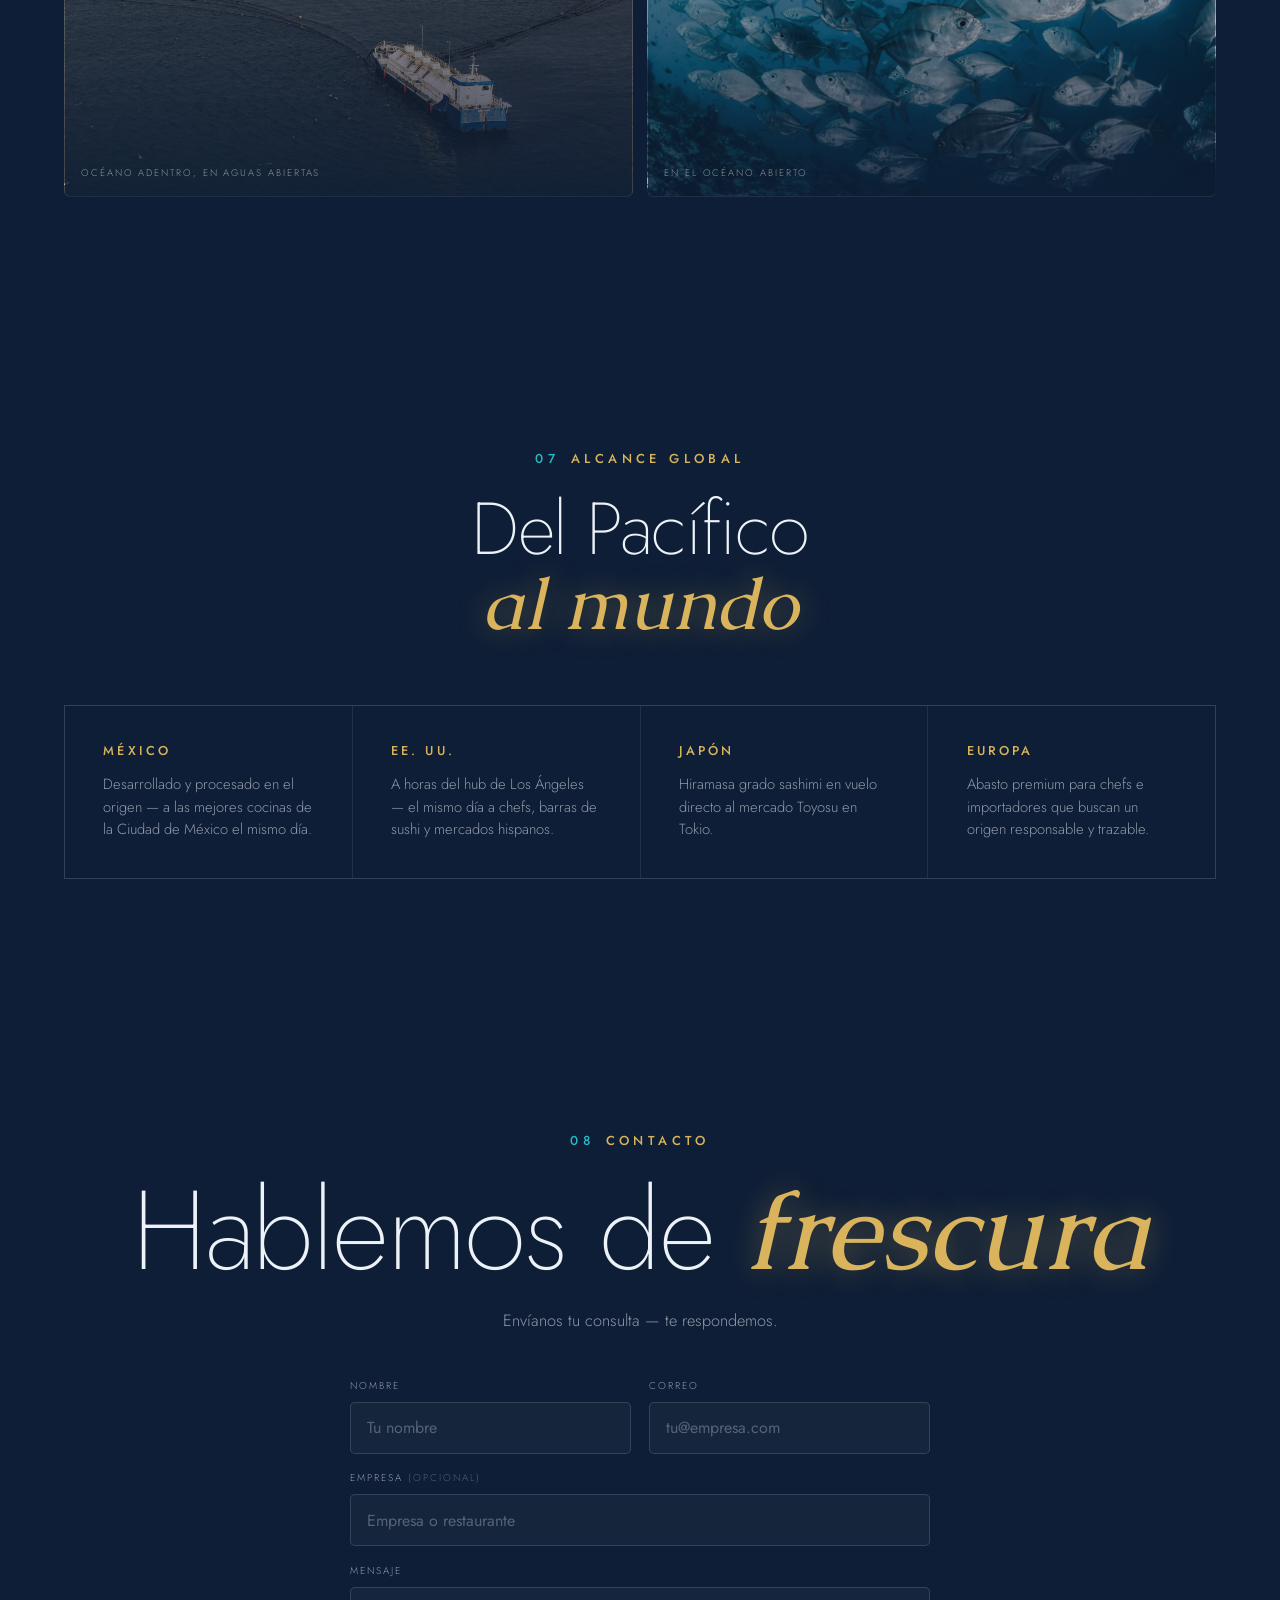
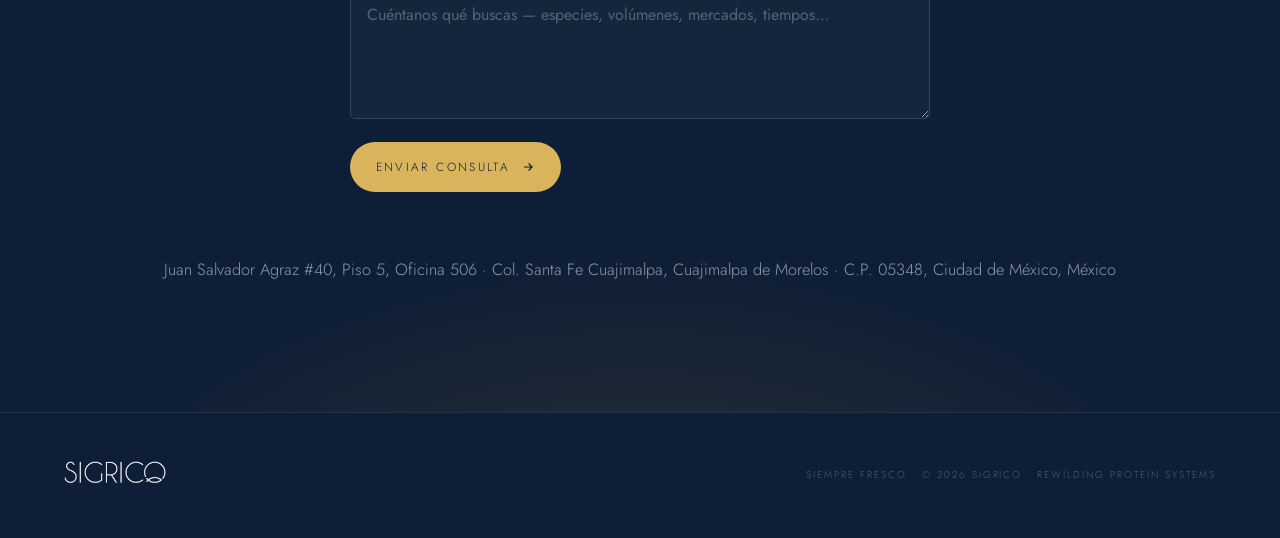
==== commit dd7e911c: "Contact: drop time frame, standardize to 'we'll get back to you' (EN/ES/JP lede + thank-you) Co-Auth" ====
--- a/es.html
+++ b/es.html
@@ -319,7 +319,7 @@
     <section class="section contact" id="contact">
       <p class="eyebrow reveal"><span class="idx">08</span>Contacto</p>
       <h2 class="reveal d1">Hablemos de <span class="serif-it glow">frescura</span></h2>
-      <p class="contact__lede reveal d2">Envíanos tu consulta.</p>
+      <p class="contact__lede reveal d2">Envíanos tu consulta — te respondemos.</p>
 
       <!-- Inline AJAX form (FormSubmit, no signup). Inquiries go directly to
            rzambrano@isuriacorp.com. The FIRST submission triggers a one-time activation
@@ -360,7 +360,7 @@
 
       <div class="cform__done reveal" id="contactDone" hidden>
         <h3>Gracias — tu consulta va <span class="serif-it glow">en camino</span>.</h3>
-        <p>Hemos recibido tu mensaje y te responderemos en un día hábil.</p>
+        <p>Hemos recibido tu mensaje y te responderemos.</p>
       </div>
 
       <p class="contact__addr reveal d3">
